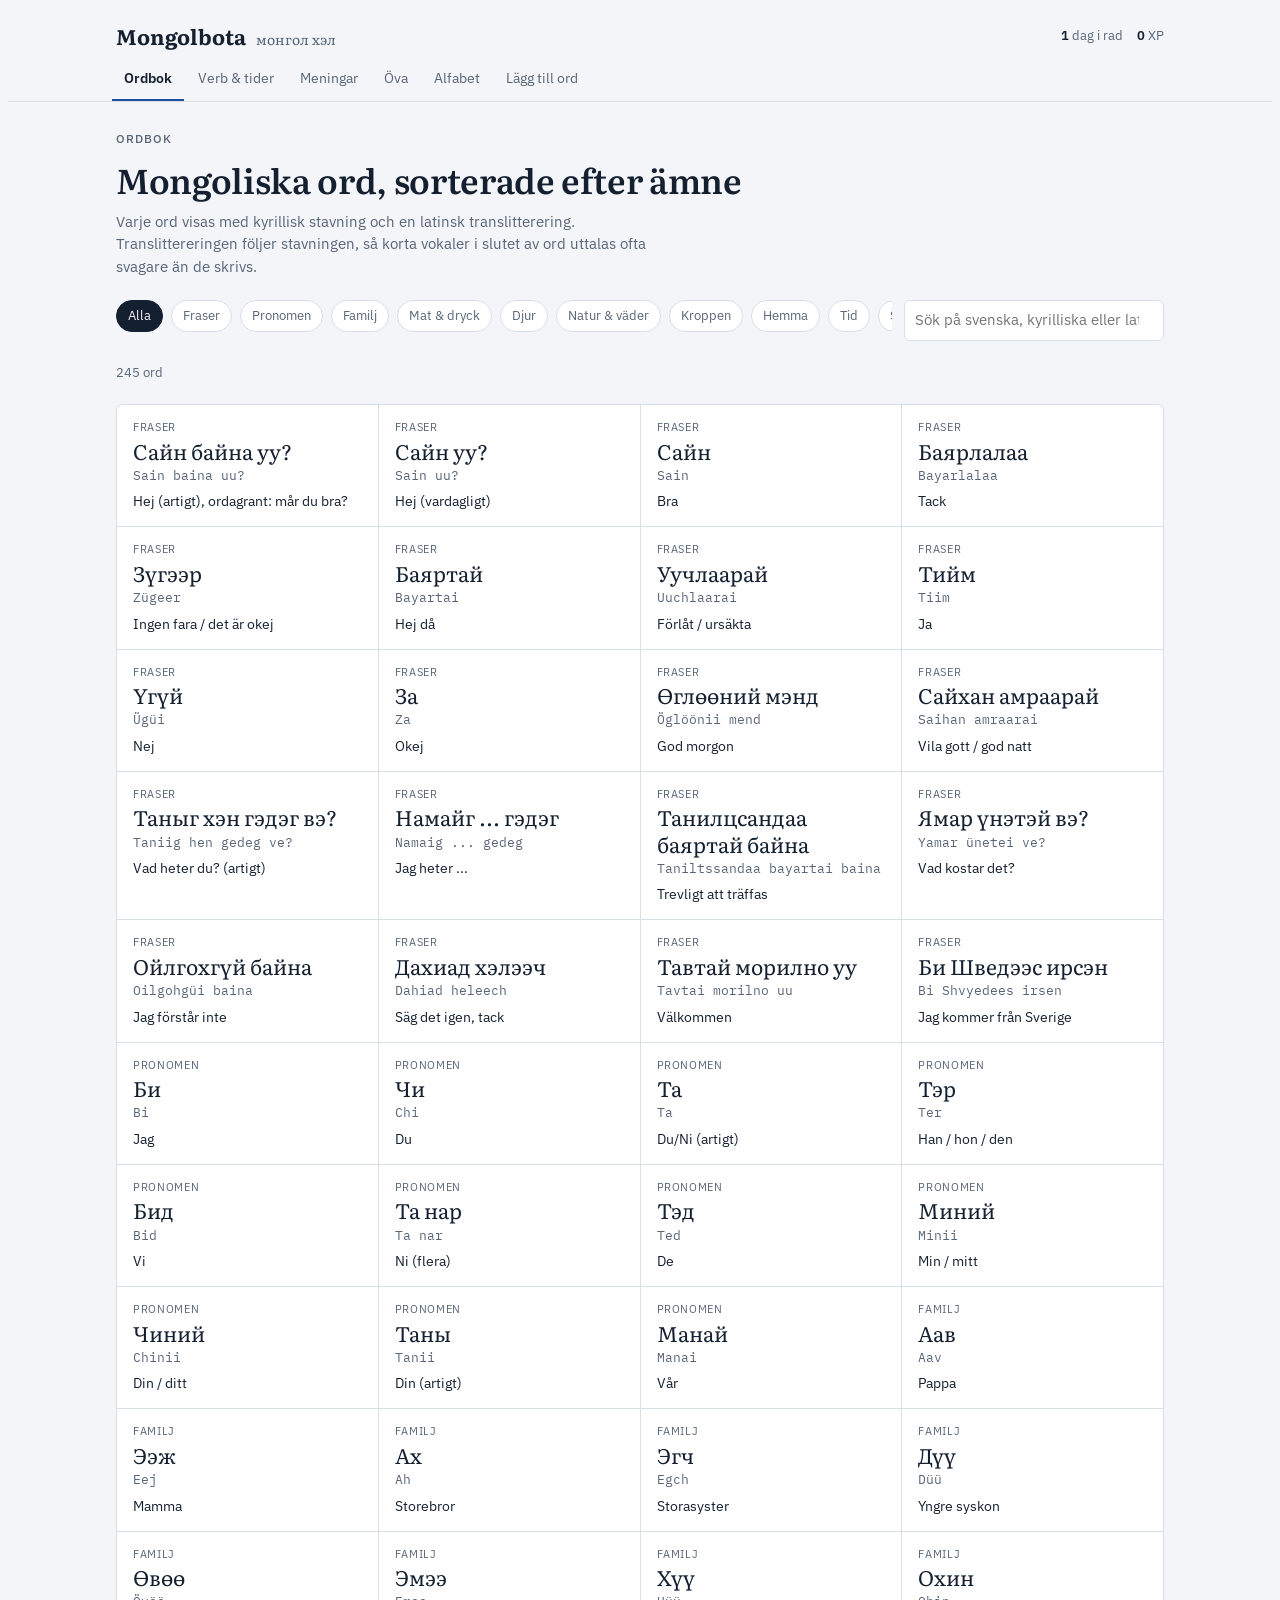
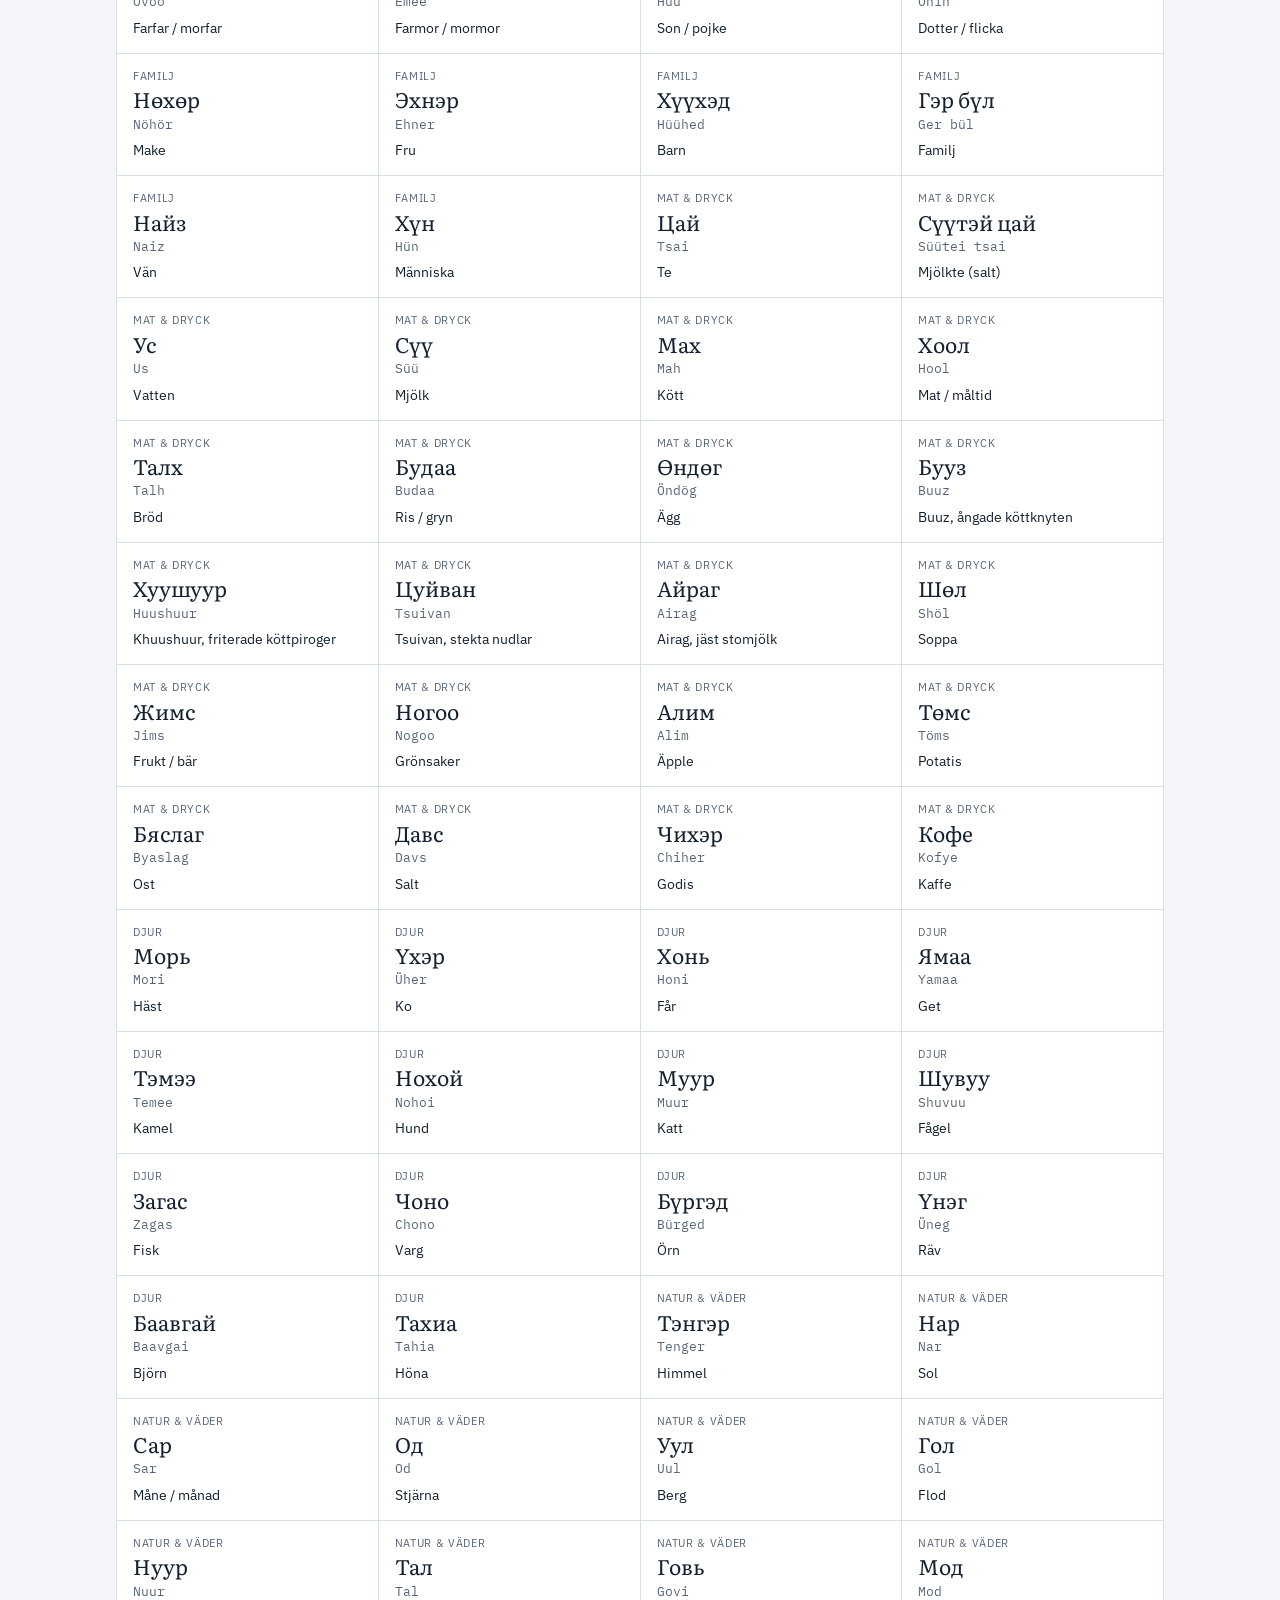
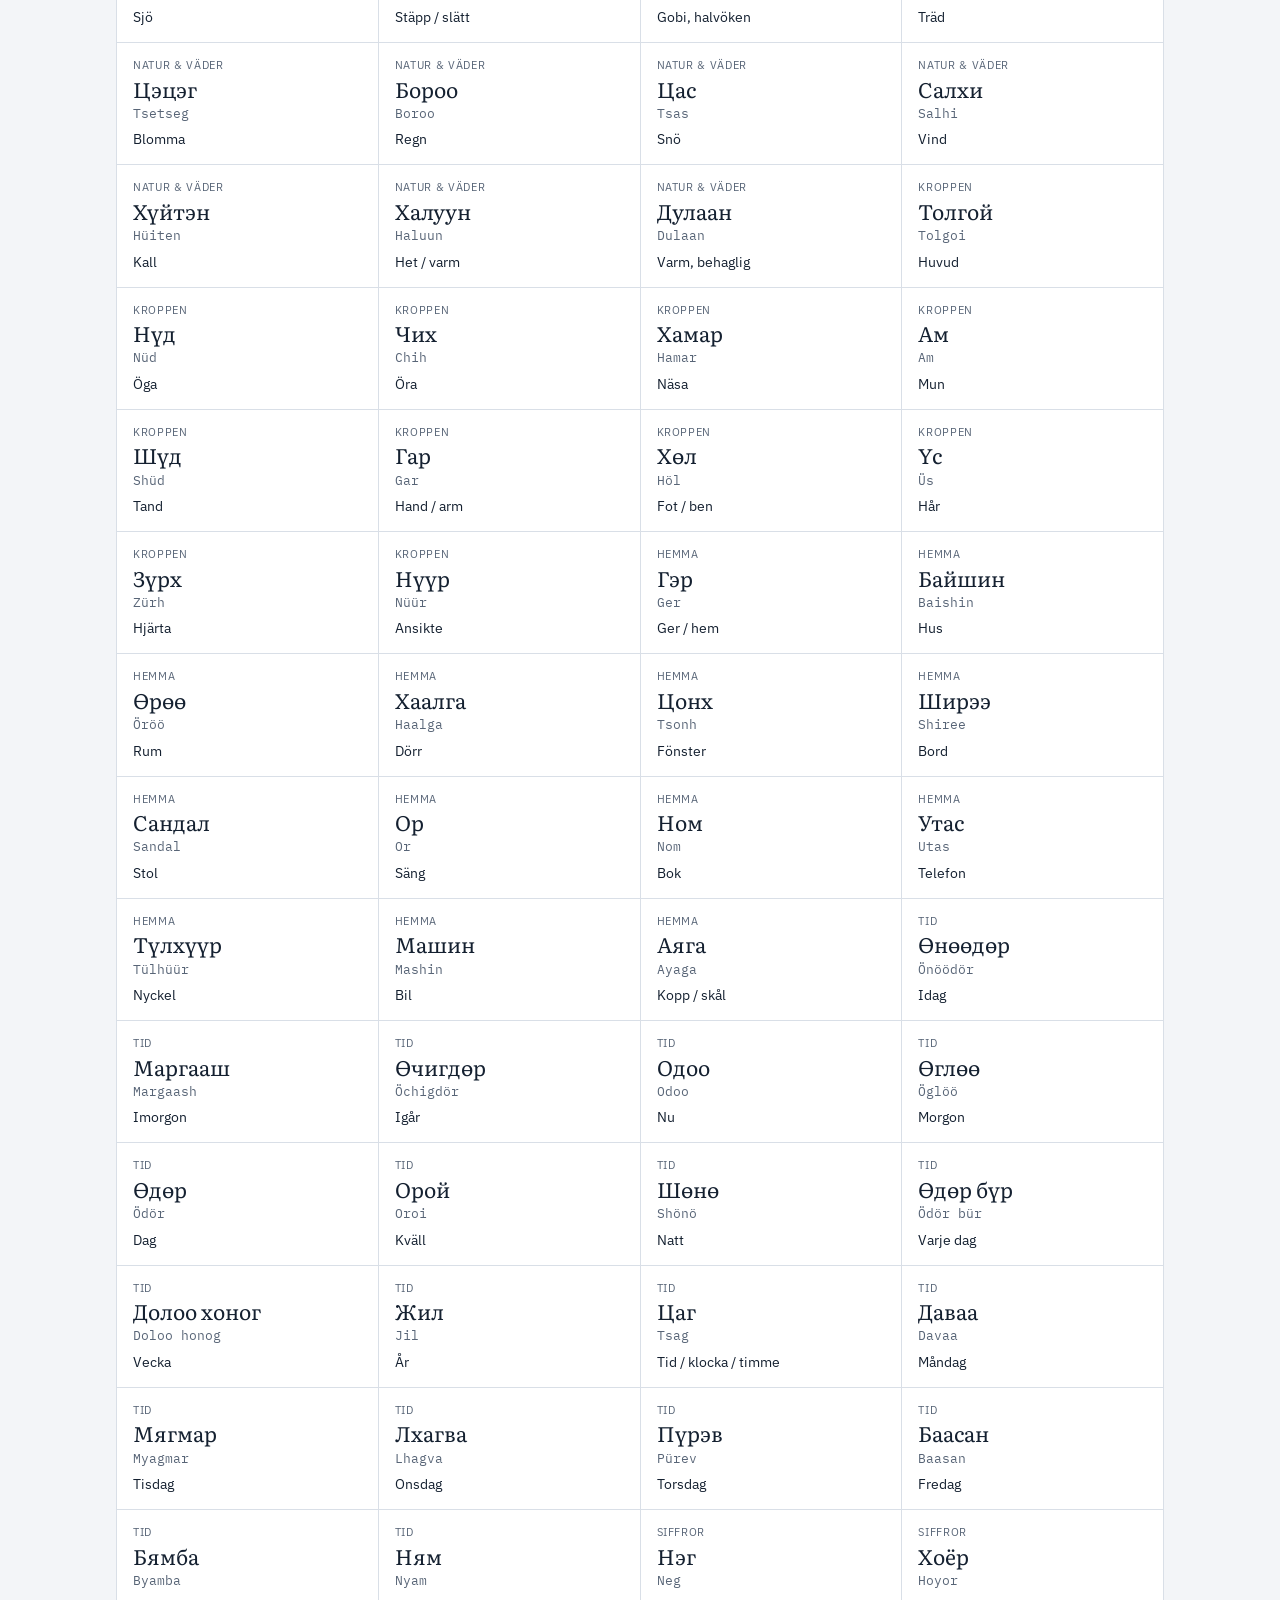
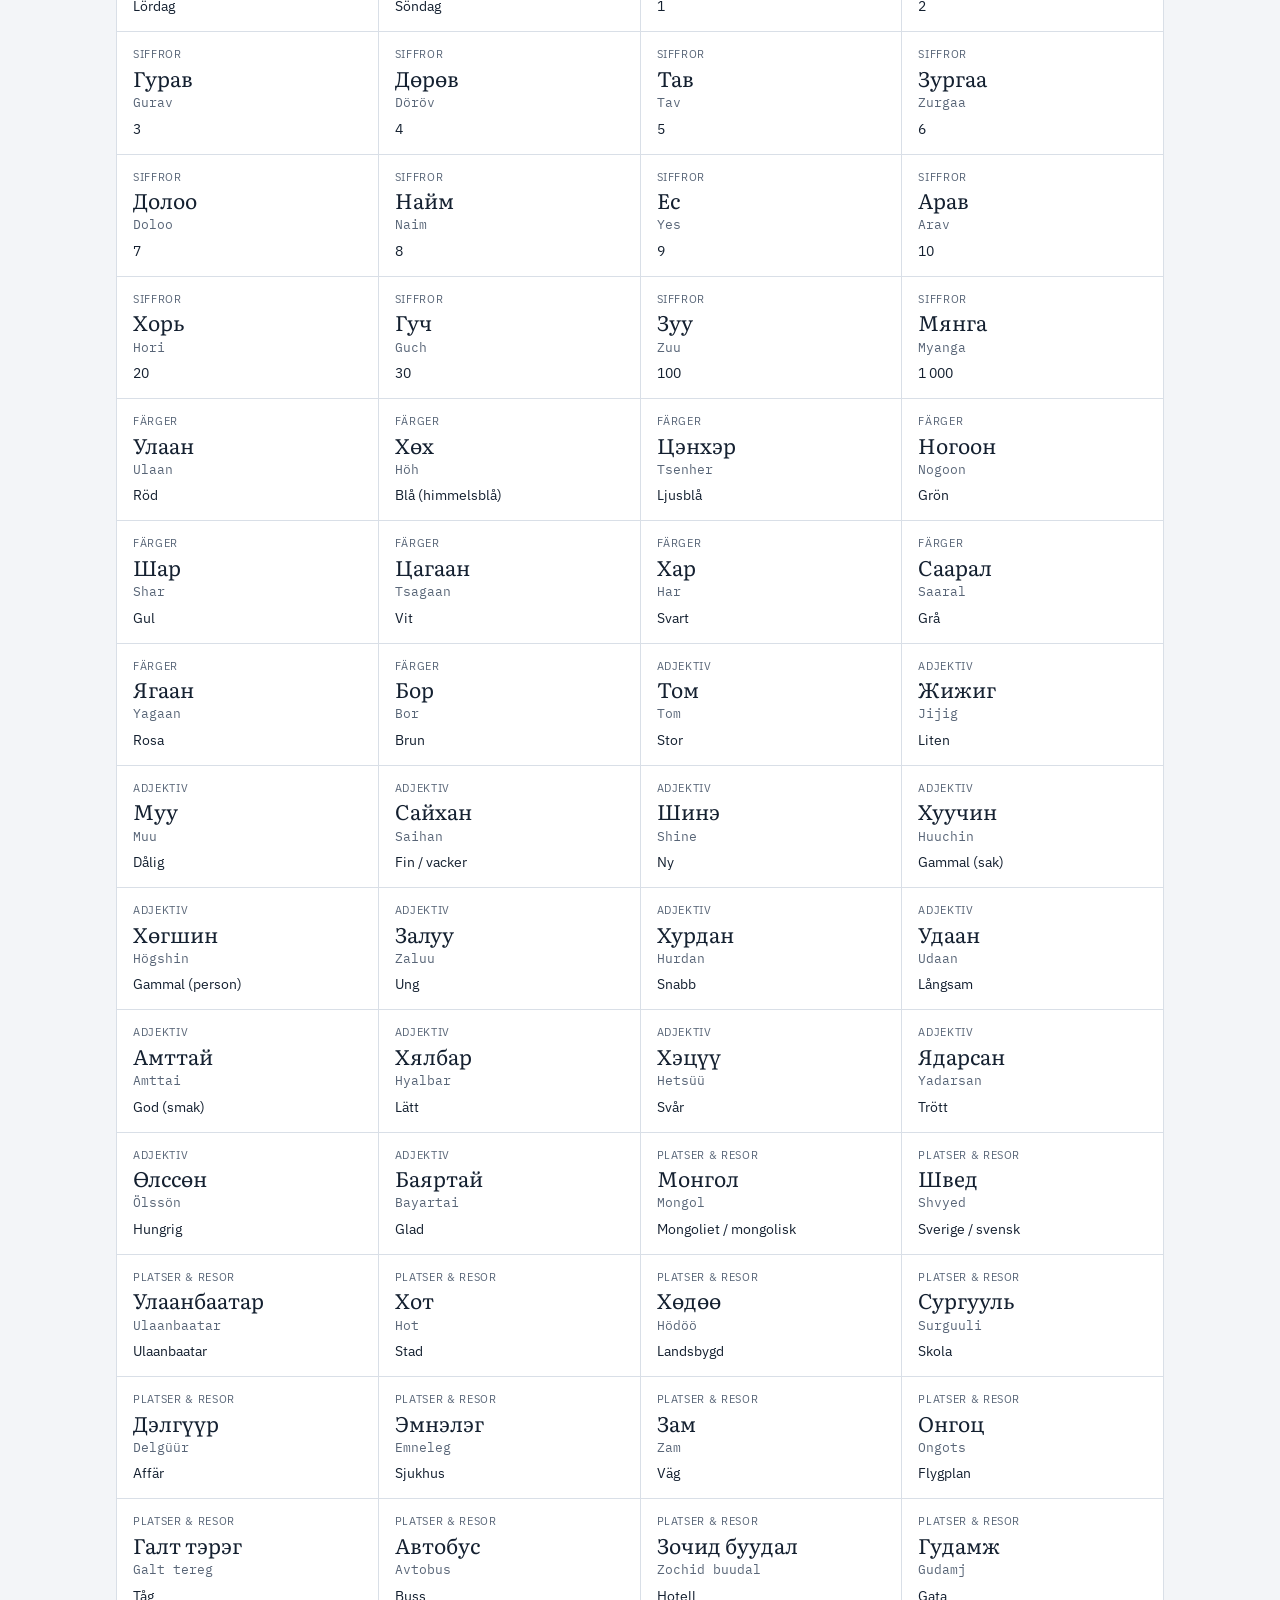
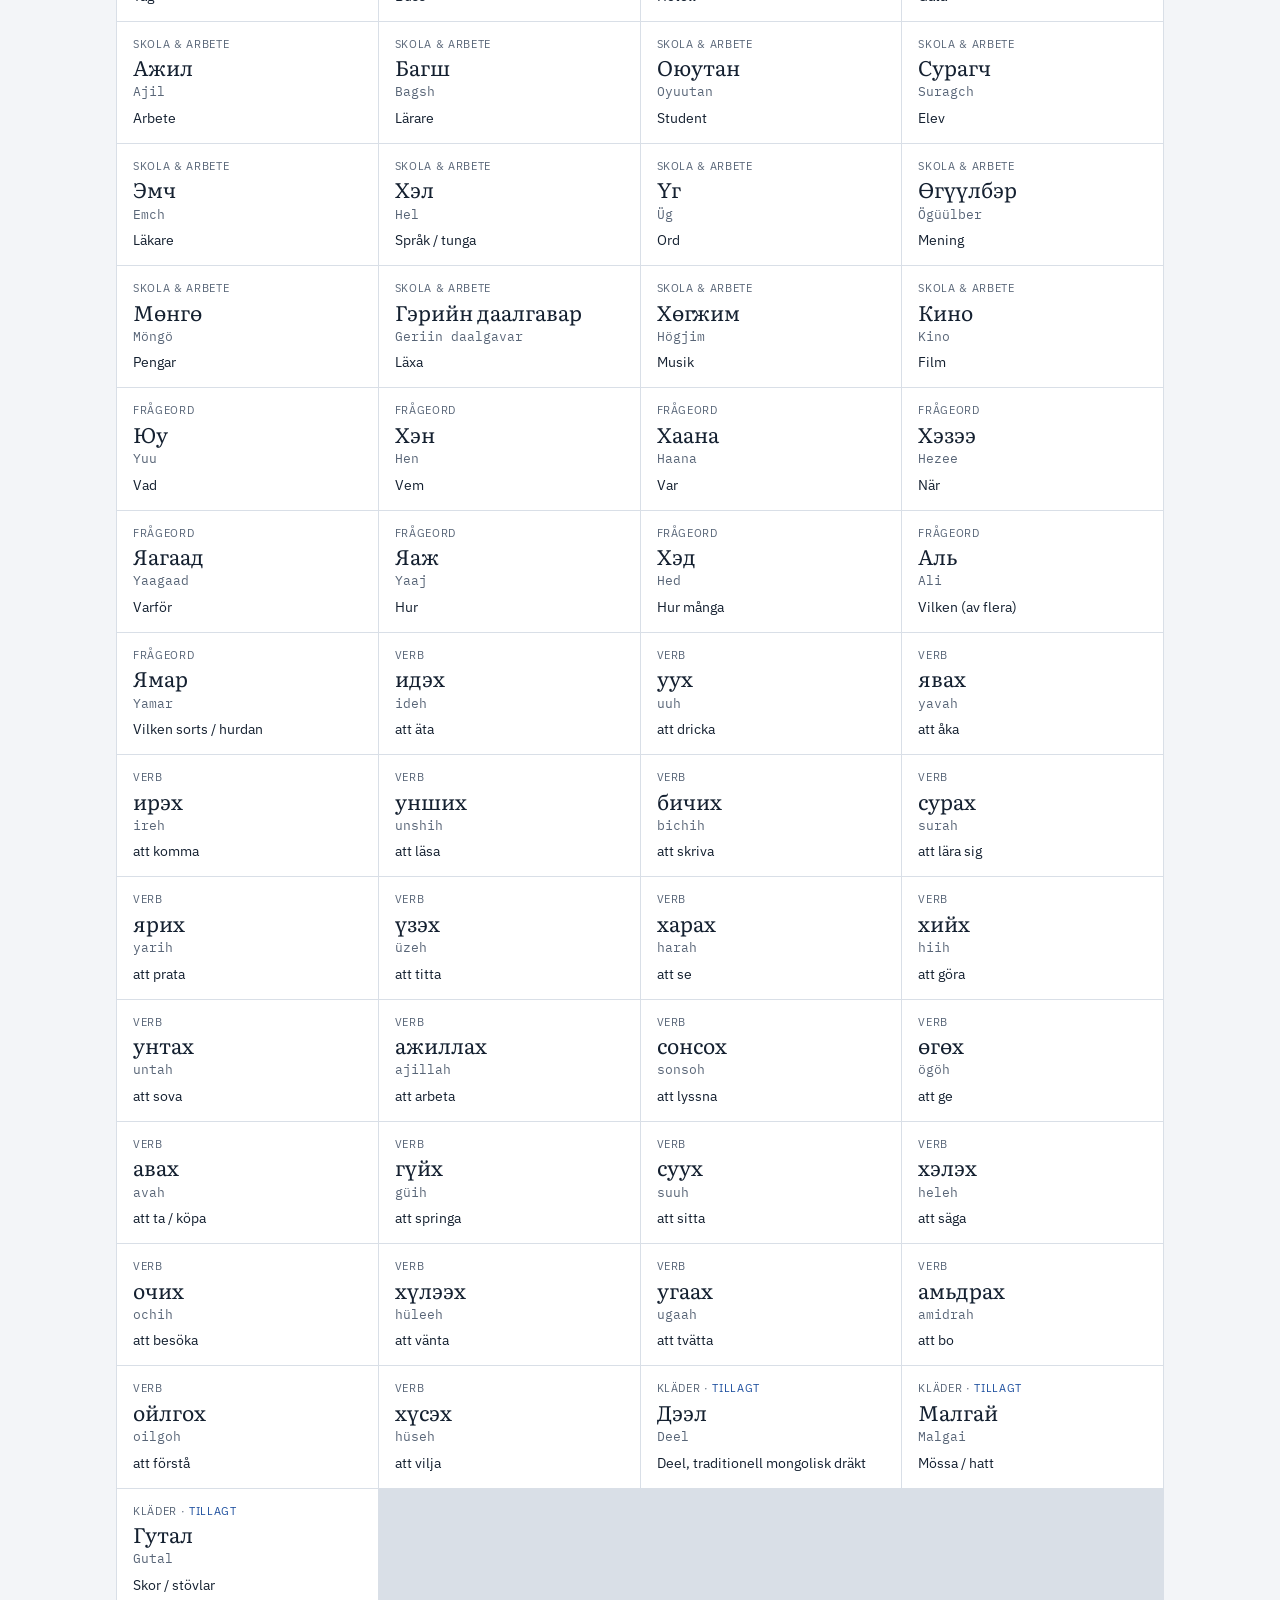
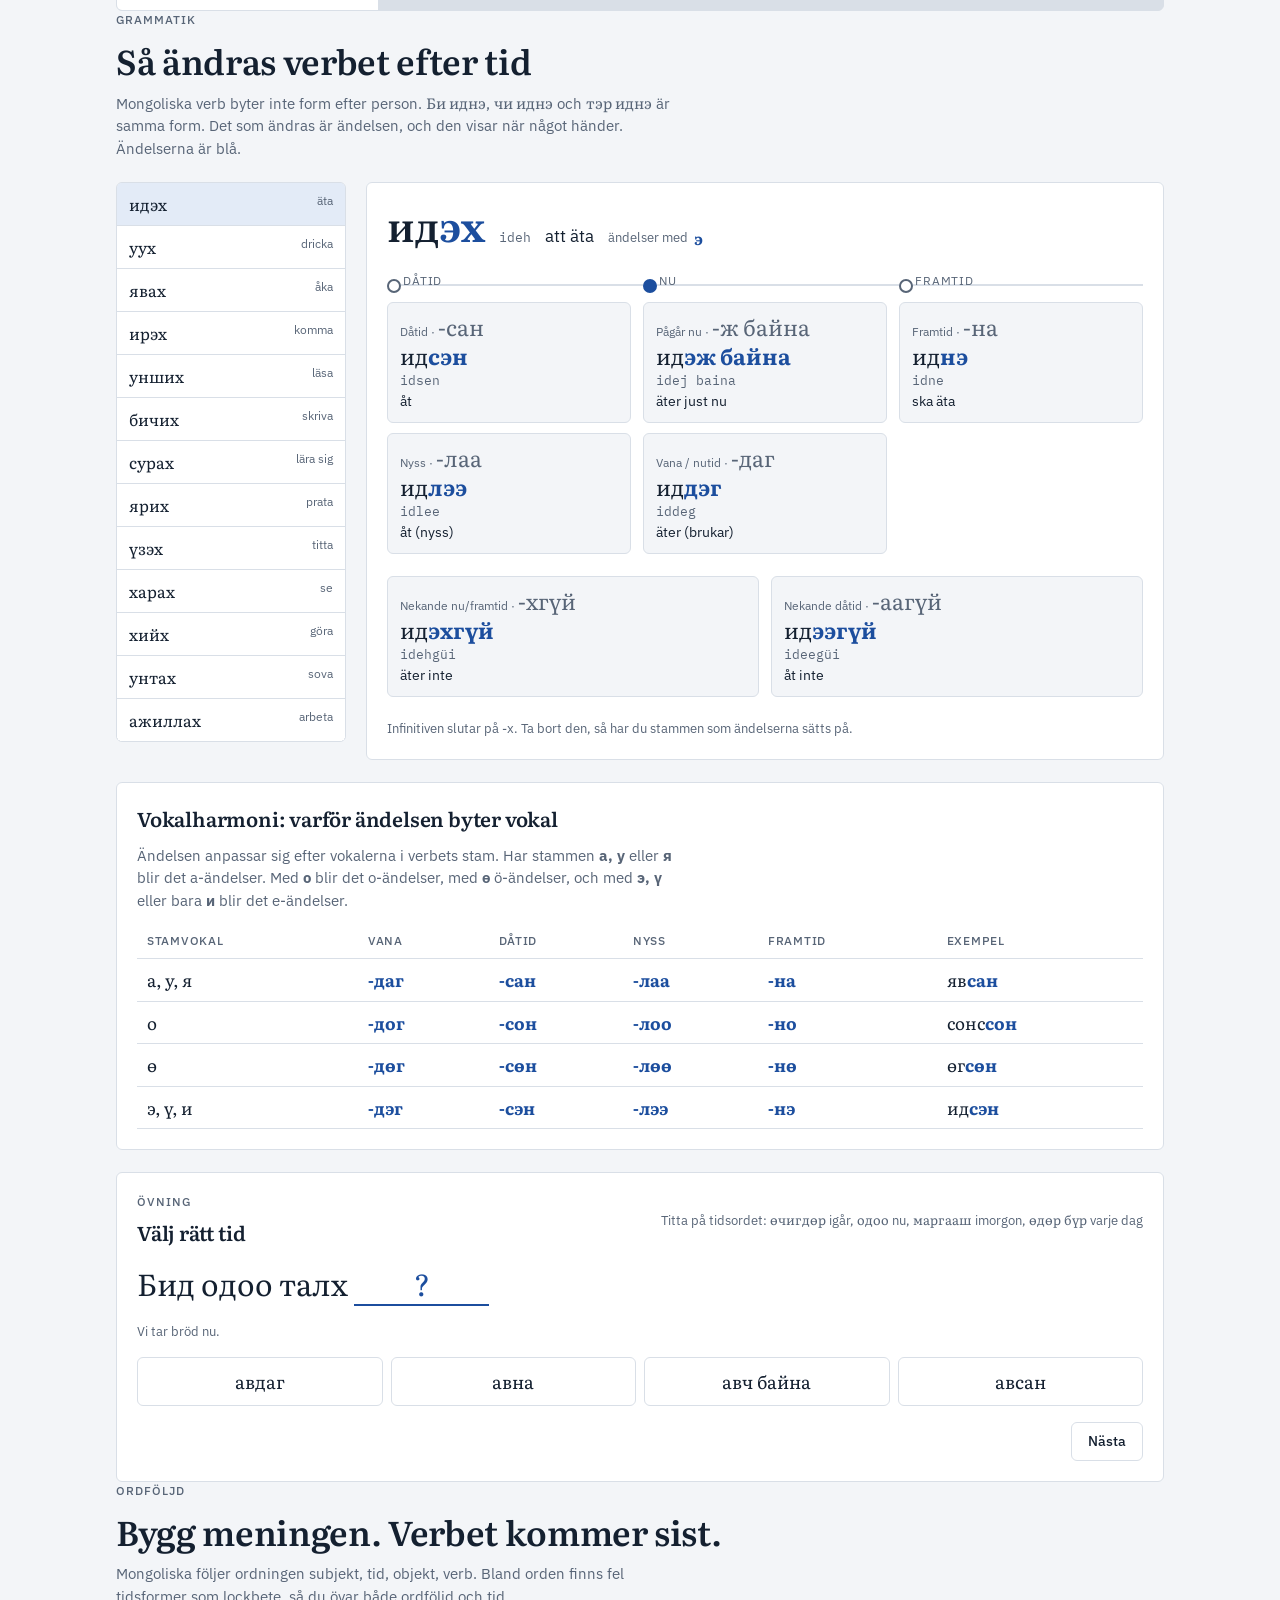
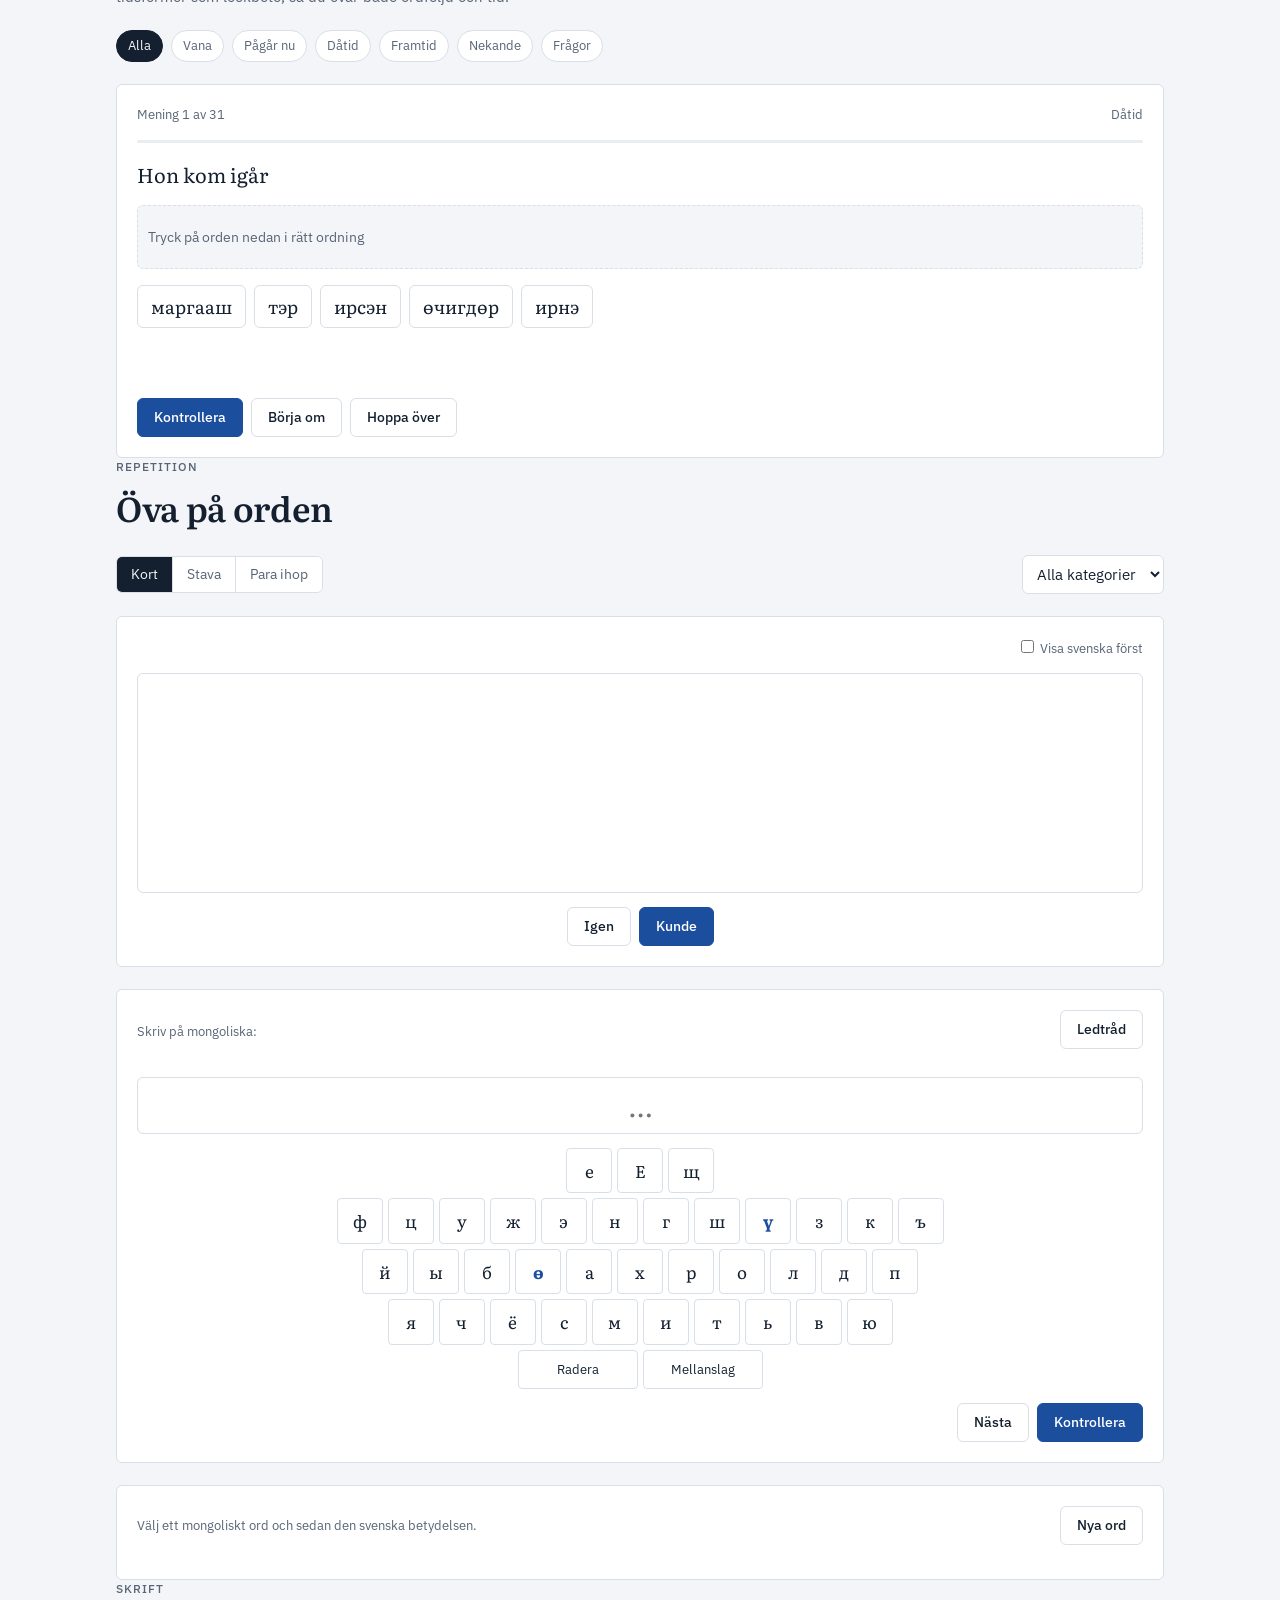
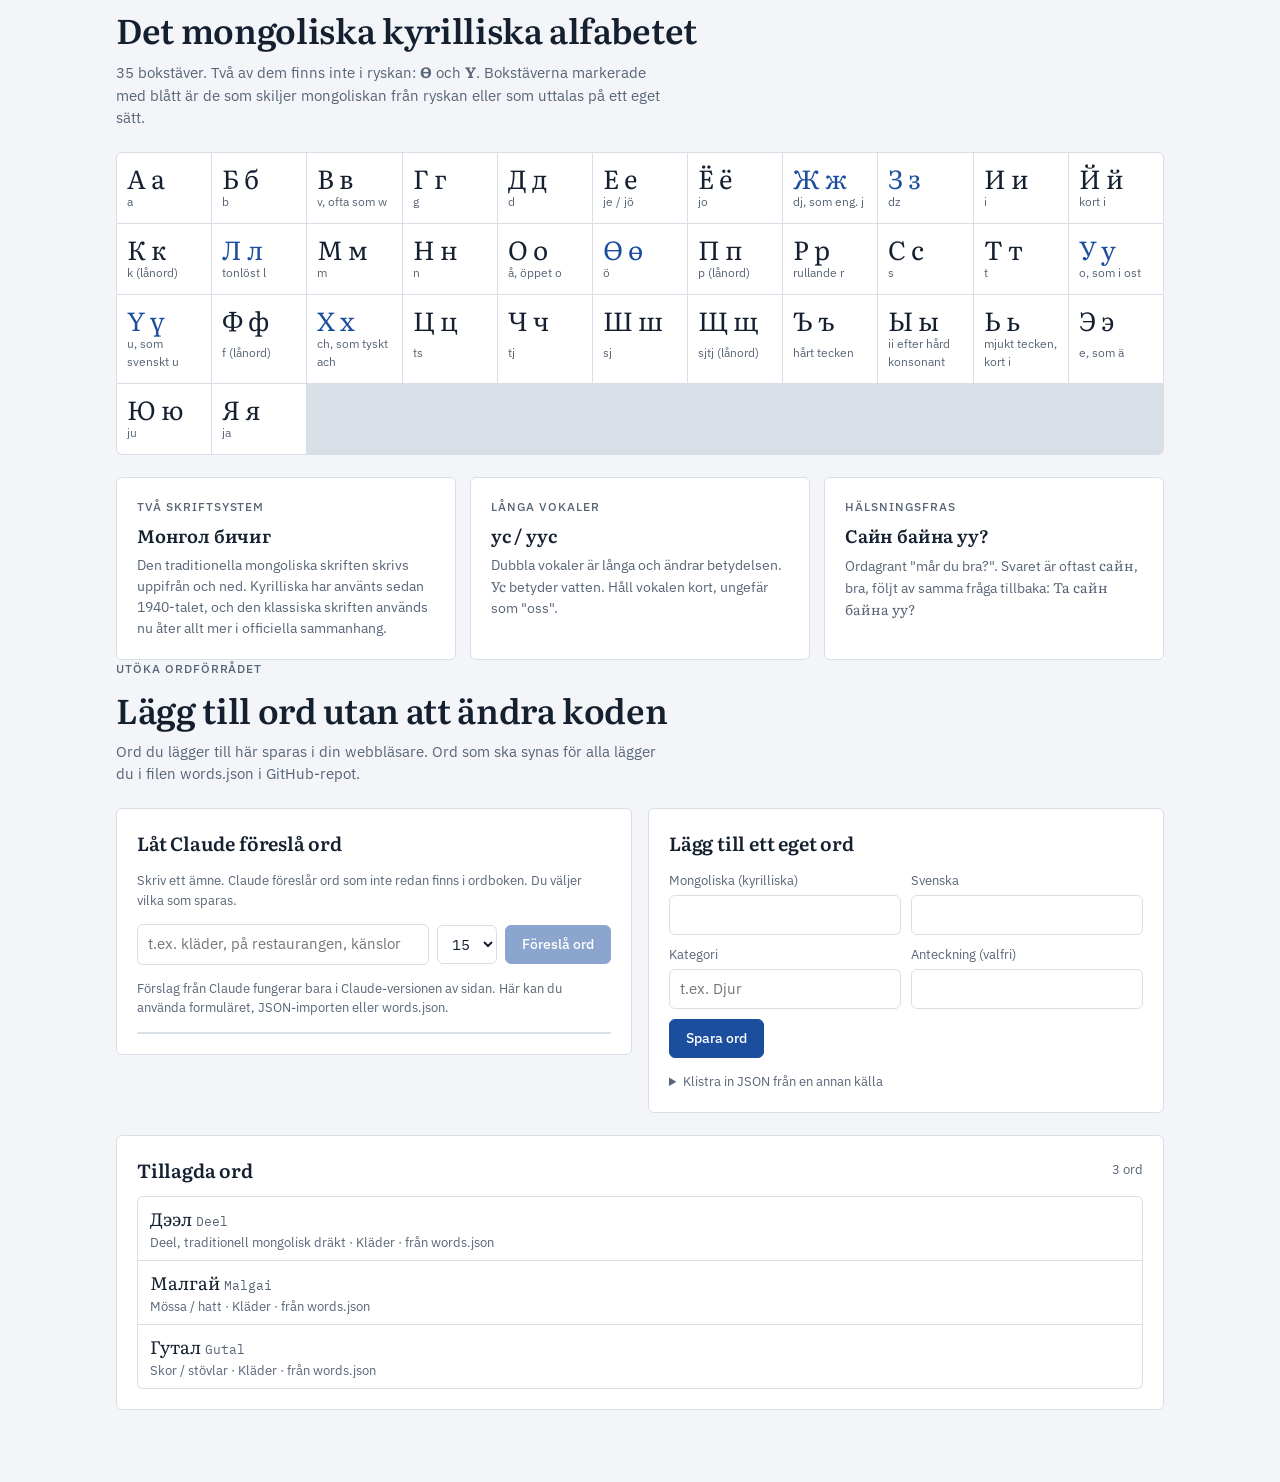
==== index.html @ d846e90f "Add files via upload" ====
<!DOCTYPE html>
<html lang="sv">
<head>
<meta charset="UTF-8">
<meta name="viewport" content="width=device-width, initial-scale=1, viewport-fit=cover">
<title>Mongolbota</title>
<link rel="preconnect" href="https://fonts.googleapis.com">
<link rel="preconnect" href="https://fonts.gstatic.com" crossorigin>
<link rel="stylesheet" href="https://fonts.googleapis.com/css2?family=IBM+Plex+Mono:wght@400;500&family=IBM+Plex+Sans:wght@400;500;600&family=Literata:opsz,wght@7..72,400;7..72,600;7..72,700&display=swap">
<style>
/* Layout: a working app. Narrow top bar + tab strip, content column max 1080px.
   The open sky (хөх тэнгэр) gives the blue; felt-white ground; suffixes always shown in blue. */
:root {
  --bg: #F3F5F8;
  --surface: #FFFFFF;
  --sunk: #E9EDF2;
  --ink: #142030;
  --muted: #586577;
  --line: #D9DFE7;
  --accent: #1C4E9E;
  --accent-soft: #E3EBF7;
  --on-accent: #FFFFFF;
  --good: #2C7A4B;
  --good-soft: #E2F1E7;
  --bad: #B23A48;
  --bad-soft: #F8E4E6;
  --display: "Literata", "PT Serif", Georgia, serif;
  --body: "IBM Plex Sans", "Segoe UI", system-ui, sans-serif;
  --mono: "IBM Plex Mono", ui-monospace, Menlo, monospace;
  --r: 6px;
}
@media (prefers-color-scheme: dark) {
  :root:not([data-theme="light"]) {
    --bg: #0E141C; --surface: #151D28; --sunk: #1B2533; --ink: #E5EAF1; --muted: #95A1B2;
    --line: #273345; --accent: #82A8EC; --accent-soft: #1E2D47; --on-accent: #0E141C;
    --good: #6CC08E; --good-soft: #17301F; --bad: #E77E8A; --bad-soft: #3A1C22; color-scheme: dark;
  }
}
:root[data-theme="dark"] {
  --bg: #0E141C; --surface: #151D28; --sunk: #1B2533; --ink: #E5EAF1; --muted: #95A1B2;
  --line: #273345; --accent: #82A8EC; --accent-soft: #1E2D47; --on-accent: #0E141C;
  --good: #6CC08E; --good-soft: #17301F; --bad: #E77E8A; --bad-soft: #3A1C22; color-scheme: dark;
}
* { box-sizing: border-box; }
body { background: var(--bg); color: var(--ink); font-family: var(--body); font-size: 15px; line-height: 1.5; }
button, input, select, textarea { font: inherit; color: inherit; }
button { cursor: pointer; }
:focus-visible { outline: 2px solid var(--accent); outline-offset: 2px; }
h1, h2, h3 { font-family: var(--display); font-weight: 600; text-wrap: balance; margin: 0; letter-spacing: -0.01em; }
p { margin: 0; }

/* top bar */
.top { position: sticky; top: env(safe-area-inset-top, 0px); z-index: 10; background: var(--bg); border-bottom: 1px solid var(--line); }
.top-in { max-width: 1080px; margin: 0 auto; padding-inline: 16px; }
.bar { display: flex; align-items: center; justify-content: space-between; gap: 12px; padding-block: 12px 6px; }
.brand { display: flex; align-items: baseline; gap: 10px; }
.brand b { font-family: var(--display); font-size: 21px; font-weight: 700; }
.brand span { font-family: var(--display); color: var(--muted); font-size: 14px; }
.stats { display: flex; gap: 14px; font-size: 13px; color: var(--muted); font-variant-numeric: tabular-nums; }
.stats strong { color: var(--ink); font-weight: 600; }
.tabs { display: flex; gap: 2px; overflow-x: auto; scrollbar-width: none; margin-inline: -4px; }
.tabs::-webkit-scrollbar { display: none; }
.tab { border: 0; background: none; padding: 10px 12px; font-size: 14px; color: var(--muted); border-bottom: 2px solid transparent; white-space: nowrap; }
.tab:hover { color: var(--ink); }
.tab[aria-selected="true"] { color: var(--ink); border-bottom-color: var(--accent); font-weight: 600; }

main { max-width: 1080px; margin: 0 auto; padding-inline: 16px; padding-block: 28px 64px; }
.view { display: grid; gap: 22px; }
.eyebrow { font-size: 12px; text-transform: uppercase; letter-spacing: 0.08em; color: var(--muted); font-weight: 500; }
.lede { color: var(--muted); max-width: 62ch; }
.head { display: grid; gap: 6px; }
.head h1 { font-size: clamp(26px, 4vw, 34px); }
.head h2 { font-size: 24px; }

.panel { background: var(--surface); border: 1px solid var(--line); border-radius: var(--r); padding: 20px; min-width: 0; }
.row { display: flex; flex-wrap: wrap; gap: 8px; align-items: center; }
.between { justify-content: space-between; }
.chip { border: 1px solid var(--line); background: var(--surface); padding: 5px 11px; border-radius: 999px; font-size: 13px; color: var(--muted); }
.chip:hover { color: var(--ink); border-color: var(--muted); }
.chip[aria-pressed="true"] { background: var(--ink); color: var(--bg); border-color: var(--ink); }
.btn { border: 1px solid var(--accent); background: var(--accent); color: var(--on-accent); padding: 8px 16px; border-radius: var(--r); font-weight: 500; font-size: 14px; }
.btn:hover { filter: brightness(1.08); }
.btn.ghost { background: transparent; color: var(--ink); border-color: var(--line); }
.btn.ghost:hover { border-color: var(--muted); }
.btn:disabled { opacity: .5; cursor: default; }
input[type=text], input[type=search], select, textarea { background: var(--surface); border: 1px solid var(--line); border-radius: var(--r); padding: 8px 10px; min-width: 0; }
input:focus, select:focus, textarea:focus { outline: none; border-color: var(--accent); }
.mn { font-family: var(--display); }
.tr { font-family: var(--mono); font-size: 13px; color: var(--muted); }
.sfx { color: var(--accent); font-weight: 700; }
.note { font-size: 13px; color: var(--muted); }
.ok { color: var(--good); } .no { color: var(--bad); }
.feedback { min-height: 22px; font-size: 14px; font-weight: 500; }

/* vocab */
.vocab-tools { display: grid; grid-template-columns: 1fr minmax(180px, 260px); gap: 12px; align-items: start; }
.vocab-tools .row { overflow-x: auto; flex-wrap: nowrap; padding-bottom: 4px; scrollbar-width: thin; }
.chip { flex-shrink: 0; }
.count { font-size: 13px; color: var(--muted); font-variant-numeric: tabular-nums; }
.words { display: grid; grid-template-columns: repeat(auto-fill, minmax(210px, 1fr)); gap: 1px; background: var(--line); border: 1px solid var(--line); border-radius: var(--r); overflow: hidden; }
.word { background: var(--surface); padding: 14px 16px; display: grid; gap: 2px; align-content: start; min-width: 0; }
.word .mn { font-size: 21px; line-height: 1.25; overflow-wrap: anywhere; }
.word .sv { font-size: 14px; margin-top: 4px; }
.word .meta { display: flex; justify-content: space-between; align-items: center; gap: 6px; font-size: 11px; color: var(--muted); text-transform: uppercase; letter-spacing: .06em; }
.own { color: var(--accent); }
.speak { border: 0; background: none; color: var(--muted); padding: 2px 4px; font-size: 15px; }
.speak:hover { color: var(--accent); }

/* verbs */
.verb-layout { display: grid; grid-template-columns: 230px 1fr; gap: 20px; align-items: start; }
.verb-list { display: grid; gap: 1px; max-height: 560px; overflow-y: auto; border: 1px solid var(--line); border-radius: var(--r); background: var(--line); }
.verb-list button { border: 0; background: var(--surface); text-align: left; padding: 9px 12px; display: flex; justify-content: space-between; gap: 8px; }
.verb-list button:hover { background: var(--sunk); }
.verb-list button[aria-current="true"] { background: var(--accent-soft); }
.verb-list .mn { font-size: 16px; }
.verb-list small { color: var(--muted); font-size: 12px; }
.verb-title { display: flex; flex-wrap: wrap; align-items: baseline; gap: 6px 14px; }
.verb-title .mn { font-size: 40px; font-weight: 600; line-height: 1.1; }
.harmony { display: inline-flex; gap: 6px; align-items: center; font-size: 13px; color: var(--muted); }
.harmony b { font-family: var(--display); color: var(--accent); font-size: 16px; }

.timeline { position: relative; display: grid; grid-template-columns: repeat(3, 1fr); gap: 12px; padding-top: 30px; }
.timeline::before { content: ""; position: absolute; left: 0; right: 0; top: 12px; height: 2px; background: var(--line); }
.tl-col { position: relative; display: grid; gap: 10px; align-content: start; }
.tl-col::before { content: ""; position: absolute; top: -23px; left: 0; width: 10px; height: 10px; border-radius: 50%; background: var(--surface); border: 2px solid var(--muted); }
.tl-col.now::before { background: var(--accent); border-color: var(--accent); }
.tl-label { position: absolute; top: -30px; left: 16px; font-size: 12px; text-transform: uppercase; letter-spacing: .07em; color: var(--muted); }
.form { border: 1px solid var(--line); border-radius: var(--r); padding: 10px 12px; background: var(--bg); display: grid; gap: 1px; }
.form .mn { font-size: 22px; line-height: 1.25; overflow-wrap: anywhere; }
.form .what { font-size: 12px; color: var(--muted); }
.form .sv { font-size: 14px; }
.neg-row { display: grid; grid-template-columns: repeat(auto-fit, minmax(200px, 1fr)); gap: 12px; }

.rules { width: 100%; border-collapse: collapse; font-size: 14px; }
.rules th, .rules td { text-align: left; padding: 8px 10px; border-bottom: 1px solid var(--line); white-space: nowrap; }
.rules th { font-size: 12px; font-weight: 500; color: var(--muted); text-transform: uppercase; letter-spacing: .06em; }
.rules td.mn { font-size: 17px; }
.scroll-x { overflow-x: auto; }

.quiz-frame { font-family: var(--display); font-size: clamp(22px, 3.4vw, 30px); line-height: 1.35; overflow-wrap: anywhere; }
.blank { display: inline-block; min-width: 4.5em; border-bottom: 2px solid var(--accent); text-align: center; color: var(--accent); }
.options { display: grid; grid-template-columns: repeat(auto-fit, minmax(150px, 1fr)); gap: 8px; }
.opt { border: 1px solid var(--line); background: var(--surface); padding: 10px; border-radius: var(--r); font-family: var(--display); font-size: 18px; }
.opt:hover { border-color: var(--accent); }
.opt.right { background: var(--good-soft); border-color: var(--good); color: var(--good); }
.opt.wrong { background: var(--bad-soft); border-color: var(--bad); color: var(--bad); }

/* builder */
.target { font-size: 20px; font-family: var(--display); }
.answer { min-height: 64px; border: 1px dashed var(--line); border-radius: var(--r); padding: 10px; display: flex; flex-wrap: wrap; gap: 8px; align-items: center; background: var(--bg); }
.answer.right { border-style: solid; border-color: var(--good); background: var(--good-soft); }
.answer.wrong { border-style: solid; border-color: var(--bad); }
.token { border: 1px solid var(--line); background: var(--surface); border-radius: var(--r); padding: 7px 13px; font-family: var(--display); font-size: 18px; }
.token:hover { border-color: var(--accent); }
.answer .token { background: var(--ink); color: var(--bg); border-color: var(--ink); }
.placeholder { color: var(--muted); font-size: 14px; }
.progress { height: 3px; background: var(--sunk); border-radius: 2px; overflow: hidden; }
.progress i { display: block; height: 100%; background: var(--accent); width: 0; transition: width .3s; }

/* practice */
.seg { display: inline-flex; border: 1px solid var(--line); border-radius: var(--r); overflow: hidden; }
.seg button { border: 0; background: var(--surface); padding: 7px 14px; font-size: 14px; color: var(--muted); }
.seg button + button { border-left: 1px solid var(--line); }
.seg button[aria-pressed="true"] { background: var(--ink); color: var(--bg); }
.card { min-height: 220px; display: grid; place-items: center; text-align: center; gap: 8px; border: 1px solid var(--line); border-radius: var(--r); background: var(--surface); padding: 28px 16px; cursor: pointer; }
.card .mn { font-size: clamp(30px, 6vw, 46px); line-height: 1.2; overflow-wrap: anywhere; }
.card .back { font-size: 20px; }
.kbd { display: grid; gap: 5px; }
.kbd-row { display: flex; gap: 5px; justify-content: center; }
.key { flex: 1 1 0; max-width: 46px; min-width: 0; padding: 9px 0; border: 1px solid var(--line); background: var(--surface); border-radius: 4px; font-family: var(--display); font-size: 17px; }
.key:hover { border-color: var(--accent); }
.key.wide { max-width: 120px; flex-grow: 3; font-family: var(--body); font-size: 13px; }
.key.special { color: var(--accent); font-weight: 700; }
.spell-input { width: 100%; font-family: var(--display); font-size: 26px; text-align: center; padding: 12px; }
.match { display: grid; grid-template-columns: 1fr 1fr; gap: 10px; }
.match-col { display: grid; gap: 8px; align-content: start; min-width: 0; }
.pair { border: 1px solid var(--line); background: var(--surface); border-radius: var(--r); padding: 11px 12px; text-align: left; overflow-wrap: anywhere; }
.pair.mn { font-size: 19px; }
.pair.sel { border-color: var(--accent); background: var(--accent-soft); }
.pair.done { border-color: var(--good); background: var(--good-soft); color: var(--good); pointer-events: none; opacity: .75; }
.pair.miss { border-color: var(--bad); }

/* alphabet */
.alpha { display: grid; grid-template-columns: repeat(auto-fill, minmax(92px, 1fr)); gap: 1px; background: var(--line); border: 1px solid var(--line); border-radius: var(--r); overflow: hidden; }
.letter { background: var(--surface); padding: 12px 10px; display: grid; gap: 2px; }
.letter .mn { font-size: 26px; line-height: 1; }
.letter.mark .mn { color: var(--accent); }
.letter small { font-size: 12px; color: var(--muted); }
.facts { display: grid; grid-template-columns: repeat(auto-fit, minmax(240px, 1fr)); gap: 14px; }
.facts .panel { display: grid; gap: 6px; align-content: start; }
.facts h3 { font-size: 18px; }
.facts p { font-size: 14px; color: var(--muted); }

/* add words */
.grid2 { display: grid; grid-template-columns: 1fr 1fr; gap: 16px; align-items: start; }
.field { display: grid; gap: 4px; }
.field label { font-size: 13px; color: var(--muted); }
.form-grid { display: grid; grid-template-columns: 1fr 1fr; gap: 10px; }
.gen-list { display: grid; gap: 1px; background: var(--line); border: 1px solid var(--line); border-radius: var(--r); overflow: hidden; }
.gen-item { background: var(--surface); display: flex; gap: 10px; align-items: center; padding: 8px 12px; }
.gen-item .mn { font-size: 18px; }
.gen-item span { flex: 1; min-width: 0; }
.own-list { display: grid; gap: 1px; background: var(--line); border: 1px solid var(--line); border-radius: var(--r); overflow: hidden; max-height: 360px; overflow-y: auto; }
.own-item { background: var(--surface); display: flex; justify-content: space-between; gap: 10px; align-items: center; padding: 8px 12px; }
.own-item div { min-width: 0; }
.x { border: 0; background: none; color: var(--muted); font-size: 13px; padding: 4px 6px; }
.x:hover { color: var(--bad); }
.status { font-size: 13px; color: var(--muted); }
textarea { width: 100%; font-family: var(--mono); font-size: 13px; }

.toast { position: fixed; left: 50%; bottom: calc(20px + env(safe-area-inset-bottom, 0px)); transform: translateX(-50%); background: var(--ink); color: var(--bg); padding: 9px 16px; border-radius: var(--r); font-size: 14px; z-index: 20; max-width: calc(100% - 32px); }

@media (max-width: 760px) {
  .verb-layout, .grid2, .vocab-tools { grid-template-columns: 1fr; }
  .verb-list { max-height: none; grid-auto-flow: column; grid-auto-columns: max-content; overflow-x: auto; }
  .timeline { grid-template-columns: 1fr; padding-top: 0; padding-left: 22px; }
  .timeline::before { left: 4px; right: auto; top: 0; bottom: 0; width: 2px; height: auto; }
  .tl-col { padding-top: 22px; }
  .tl-col::before { top: 4px; left: -23px; }
  .tl-label { top: 0; left: 0; }
  .form-grid { grid-template-columns: 1fr; }
  .panel { padding: 16px; }
}
@media (prefers-reduced-motion: reduce) { * { transition: none !important; } }
</style>
</head>
<body>


<header class="top">
  <div class="top-in">
    <div class="bar">
      <div class="brand"><b>Mongolbota</b><span>монгол хэл</span></div>
      <div class="stats">
        <span title="Dagar i rad"><strong id="streak">1</strong> dag i rad</span>
        <span title="Poäng"><strong id="xp">0</strong> XP</span>
      </div>
    </div>
    <nav class="tabs" role="tablist" id="tabs">
      <button class="tab" role="tab" data-tab="ord" aria-selected="true">Ordbok</button>
      <button class="tab" role="tab" data-tab="verb">Verb &amp; tider</button>
      <button class="tab" role="tab" data-tab="meningar">Meningar</button>
      <button class="tab" role="tab" data-tab="ova">Öva</button>
      <button class="tab" role="tab" data-tab="alfabet">Alfabet</button>
      <button class="tab" role="tab" data-tab="nya">Lägg till ord</button>
    </nav>
  </div>
</header>

<main>
  <!-- ORDBOK -->
  <section class="view" id="view-ord">
    <div class="head">
      <span class="eyebrow">Ordbok</span>
      <h1>Mongoliska ord, sorterade efter ämne</h1>
      <p class="lede">Varje ord visas med kyrillisk stavning och en latinsk translitterering. Translittereringen följer stavningen, så korta vokaler i slutet av ord uttalas ofta svagare än de skrivs.</p>
    </div>
    <div class="vocab-tools">
      <div class="row" id="cats"></div>
      <input type="search" id="search" placeholder="Sök på svenska, kyrilliska eller latin">
    </div>
    <div class="count" id="count"></div>
    <div class="words" id="words"></div>
  </section>

  <!-- VERB -->
  <section class="view" id="view-verb" hidden>
    <div class="head">
      <span class="eyebrow">Grammatik</span>
      <h1>Så ändras verbet efter tid</h1>
      <p class="lede">Mongoliska verb byter inte form efter person. <span class="mn">Би иднэ</span>, <span class="mn">чи иднэ</span> och <span class="mn">тэр иднэ</span> är samma form. Det som ändras är ändelsen, och den visar när något händer. Ändelserna är blå.</p>
    </div>
    <div class="verb-layout">
      <div class="verb-list" id="verb-list"></div>
      <div class="panel" style="display:grid;gap:22px">
        <div class="verb-title" id="verb-title"></div>
        <div class="timeline" id="timeline"></div>
        <div class="neg-row" id="neg-row"></div>
        <p class="note" id="verb-note"></p>
      </div>
    </div>

    <div class="panel" style="display:grid;gap:12px">
      <h2 style="font-size:20px">Vokalharmoni: varför ändelsen byter vokal</h2>
      <p class="lede">Ändelsen anpassar sig efter vokalerna i verbets stam. Har stammen <b>а, у</b> eller <b>я</b> blir det a-ändelser. Med <b>о</b> blir det o-ändelser, med <b>ө</b> ö-ändelser, och med <b>э, ү</b> eller bara <b>и</b> blir det e-ändelser.</p>
      <div class="scroll-x">
        <table class="rules">
          <thead><tr><th>Stamvokal</th><th>Vana</th><th>Dåtid</th><th>Nyss</th><th>Framtid</th><th>Exempel</th></tr></thead>
          <tbody>
            <tr><td class="mn">а, у, я</td><td class="mn sfx">-даг</td><td class="mn sfx">-сан</td><td class="mn sfx">-лаа</td><td class="mn sfx">-на</td><td class="mn">яв<span class="sfx">сан</span></td></tr>
            <tr><td class="mn">о</td><td class="mn sfx">-дог</td><td class="mn sfx">-сон</td><td class="mn sfx">-лоо</td><td class="mn sfx">-но</td><td class="mn">сонс<span class="sfx">сон</span></td></tr>
            <tr><td class="mn">ө</td><td class="mn sfx">-дөг</td><td class="mn sfx">-сөн</td><td class="mn sfx">-лөө</td><td class="mn sfx">-нө</td><td class="mn">өг<span class="sfx">сөн</span></td></tr>
            <tr><td class="mn">э, ү, и</td><td class="mn sfx">-дэг</td><td class="mn sfx">-сэн</td><td class="mn sfx">-лээ</td><td class="mn sfx">-нэ</td><td class="mn">ид<span class="sfx">сэн</span></td></tr>
          </tbody>
        </table>
      </div>
    </div>

    <div class="panel" style="display:grid;gap:16px">
      <div class="row between">
        <div class="head"><span class="eyebrow">Övning</span><h2 style="font-size:20px">Välj rätt tid</h2></div>
        <span class="note">Titta på tidsordet: <span class="mn">өчигдөр</span> igår, <span class="mn">одоо</span> nu, <span class="mn">маргааш</span> imorgon, <span class="mn">өдөр бүр</span> varje dag</span>
      </div>
      <div class="quiz-frame" id="tq-frame"></div>
      <p class="note" id="tq-sv"></p>
      <div class="options" id="tq-options"></div>
      <div class="row between"><div class="feedback" id="tq-feedback"></div><button class="btn ghost" id="tq-next">Nästa</button></div>
    </div>
  </section>

  <!-- MENINGAR -->
  <section class="view" id="view-meningar" hidden>
    <div class="head">
      <span class="eyebrow">Ordföljd</span>
      <h1>Bygg meningen. Verbet kommer sist.</h1>
      <p class="lede">Mongoliska följer ordningen subjekt, tid, objekt, verb. Bland orden finns fel tidsformer som lockbete, så du övar både ordföljd och tid.</p>
    </div>
    <div class="row" id="tense-filter"></div>
    <div class="panel" style="display:grid;gap:16px">
      <div class="row between"><span class="note" id="b-step"></span><span class="note" id="b-tense"></span></div>
      <div class="progress"><i id="b-prog"></i></div>
      <div class="target" id="b-target"></div>
      <div class="answer" id="b-answer"></div>
      <div class="row" id="b-pool"></div>
      <div class="feedback" id="b-feedback"></div>
      <p class="note" id="b-note"></p>
      <div class="row">
        <button class="btn" id="b-check">Kontrollera</button>
        <button class="btn ghost" id="b-clear">Börja om</button>
        <button class="btn ghost" id="b-skip">Hoppa över</button>
      </div>
    </div>
  </section>

  <!-- ÖVA -->
  <section class="view" id="view-ova" hidden>
    <div class="head">
      <span class="eyebrow">Repetition</span>
      <h1>Öva på orden</h1>
    </div>
    <div class="row between">
      <div class="seg" id="mode">
        <button data-mode="kort" aria-pressed="true">Kort</button>
        <button data-mode="stava" aria-pressed="false">Stava</button>
        <button data-mode="para" aria-pressed="false">Para ihop</button>
      </div>
      <select id="practice-cat" aria-label="Kategori"></select>
    </div>

    <div id="mode-kort" class="panel" style="display:grid;gap:14px">
      <div class="row between">
        <span class="note" id="fc-count"></span>
        <label class="note"><input type="checkbox" id="fc-dir"> Visa svenska först</label>
      </div>
      <div class="card" id="fc-card" tabindex="0" role="button" aria-label="Vänd kortet"></div>
      <div class="row" style="justify-content:center">
        <button class="btn ghost" id="fc-again">Igen</button>
        <button class="btn" id="fc-know">Kunde</button>
      </div>
    </div>

    <div id="mode-stava" class="panel" style="display:grid;gap:14px" hidden>
      <div class="row between">
        <div><span class="note">Skriv på mongoliska:</span> <b id="sp-sv" style="font-size:18px"></b></div>
        <div class="row"><button class="btn ghost" id="sp-hint">Ledtråd</button><button class="speak" id="sp-speak" hidden title="Lyssna">🔊</button></div>
      </div>
      <p class="tr" id="sp-hint-text"></p>
      <input type="text" id="sp-input" class="spell-input" autocomplete="off" autocapitalize="off" spellcheck="false" placeholder="…">
      <div class="kbd" id="kbd"></div>
      <div class="row between"><div class="feedback" id="sp-feedback"></div><div class="row"><button class="btn ghost" id="sp-skip">Nästa</button><button class="btn" id="sp-check">Kontrollera</button></div></div>
    </div>

    <div id="mode-para" class="panel" style="display:grid;gap:14px" hidden>
      <div class="row between"><span class="note">Välj ett mongoliskt ord och sedan den svenska betydelsen.</span><button class="btn ghost" id="m-new">Nya ord</button></div>
      <div class="match"><div class="match-col" id="m-mn"></div><div class="match-col" id="m-sv"></div></div>
    </div>
  </section>

  <!-- ALFABET -->
  <section class="view" id="view-alfabet" hidden>
    <div class="head">
      <span class="eyebrow">Skrift</span>
      <h1>Det mongoliska kyrilliska alfabetet</h1>
      <p class="lede">35 bokstäver. Två av dem finns inte i ryskan: <b class="mn">Ө</b> och <b class="mn">Ү</b>. Bokstäverna markerade med blått är de som skiljer mongoliskan från ryskan eller som uttalas på ett eget sätt.</p>
    </div>
    <div class="alpha" id="alpha"></div>
    <div class="facts">
      <div class="panel"><span class="eyebrow">Två skriftsystem</span><h3 class="mn">Монгол бичиг</h3><p>Den traditionella mongoliska skriften skrivs uppifrån och ned. Kyrilliska har använts sedan 1940-talet, och den klassiska skriften används nu åter allt mer i officiella sammanhang.</p></div>
      <div class="panel"><span class="eyebrow">Långa vokaler</span><h3 class="mn">ус / уус</h3><p>Dubbla vokaler är långa och ändrar betydelsen. <span class="mn">Ус</span> betyder vatten. Håll vokalen kort, ungefär som "oss".</p></div>
      <div class="panel"><span class="eyebrow">Hälsningsfras</span><h3 class="mn">Сайн байна уу?</h3><p>Ordagrant "mår du bra?". Svaret är oftast <span class="mn">сайн</span>, bra, följt av samma fråga tillbaka: <span class="mn">Та сайн байна уу?</span></p></div>
    </div>
  </section>

  <!-- LÄGG TILL -->
  <section class="view" id="view-nya" hidden>
    <div class="head">
      <span class="eyebrow">Utöka ordförrådet</span>
      <h1>Lägg till ord utan att ändra koden</h1>
      <p class="lede" id="db-status">Ansluter till ordlistan…</p>
    </div>
    <div class="grid2">
      <div class="panel" style="display:grid;gap:14px">
        <h2 style="font-size:19px">Låt Claude föreslå ord</h2>
        <p class="note">Skriv ett ämne. Claude föreslår ord som inte redan finns i ordboken. Du väljer vilka som sparas.</p>
        <div class="row">
          <input type="text" id="gen-theme" placeholder="t.ex. kläder, på restaurangen, känslor" style="flex:1 1 200px">
          <select id="gen-n" aria-label="Antal ord"><option>10</option><option selected>15</option><option>25</option></select>
          <button class="btn" id="gen-go">Föreslå ord</button>
        </div>
        <p class="status" id="gen-status"></p>
        <div class="gen-list" id="gen-list" hidden></div>
        <button class="btn" id="gen-save" hidden>Spara valda</button>
      </div>

      <div class="panel" style="display:grid;gap:14px">
        <h2 style="font-size:19px">Lägg till ett eget ord</h2>
        <form id="add-form" class="form-grid">
          <div class="field"><label for="add-mn">Mongoliska (kyrilliska)</label><input type="text" id="add-mn" required></div>
          <div class="field"><label for="add-sv">Svenska</label><input type="text" id="add-sv" required></div>
          <div class="field"><label for="add-cat">Kategori</label><input type="text" id="add-cat" list="cat-list" placeholder="t.ex. Djur"></div>
          <div class="field"><label for="add-note">Anteckning (valfri)</label><input type="text" id="add-note"></div>
          <datalist id="cat-list"></datalist>
          <div><button class="btn" type="submit">Spara ord</button></div>
        </form>
        <details>
          <summary class="note" style="cursor:pointer">Klistra in JSON från en annan källa</summary>
          <div style="display:grid;gap:8px;margin-top:10px">
            <textarea id="json-in" rows="4" placeholder='[{"mn":"Морь","sv":"Häst","cat":"Djur"}]'></textarea>
            <div><button class="btn ghost" id="json-go">Importera</button></div>
          </div>
        </details>
      </div>
    </div>
    <div class="panel" style="display:grid;gap:12px">
      <div class="row between"><h2 style="font-size:19px">Tillagda ord</h2><span class="count" id="own-count"></span></div>
      <div class="own-list" id="own-list"></div>
    </div>
  </section>
</main>

<div class="toast" id="toast" hidden></div>

<script>
/* ============ DATA ============ */
const BANK = {
  "Fraser": [
    ["Сайн байна уу?","Hej (artigt), ordagrant: mår du bra?"],["Сайн уу?","Hej (vardagligt)"],["Сайн","Bra"],
    ["Баярлалаа","Tack"],["Зүгээр","Ingen fara / det är okej"],["Баяртай","Hej då"],["Уучлаарай","Förlåt / ursäkta"],
    ["Тийм","Ja"],["Үгүй","Nej"],["За","Okej"],["Өглөөний мэнд","God morgon"],["Сайхан амраарай","Vila gott / god natt"],
    ["Таныг хэн гэдэг вэ?","Vad heter du? (artigt)"],["Намайг ... гэдэг","Jag heter ..."],["Танилцсандаа баяртай байна","Trevligt att träffas"],
    ["Ямар үнэтэй вэ?","Vad kostar det?"],["Ойлгохгүй байна","Jag förstår inte"],["Дахиад хэлээч","Säg det igen, tack"],
    ["Тавтай морилно уу","Välkommen"],["Би Шведээс ирсэн","Jag kommer från Sverige"]
  ],
  "Pronomen": [
    ["Би","Jag"],["Чи","Du"],["Та","Du/Ni (artigt)"],["Тэр","Han / hon / den"],["Бид","Vi"],["Та нар","Ni (flera)"],["Тэд","De"],
    ["Миний","Min / mitt"],["Чиний","Din / ditt"],["Таны","Din (artigt)"],["Манай","Vår"]
  ],
  "Familj": [
    ["Аав","Pappa"],["Ээж","Mamma"],["Ах","Storebror"],["Эгч","Storasyster"],["Дүү","Yngre syskon"],["Өвөө","Farfar / morfar"],
    ["Эмээ","Farmor / mormor"],["Хүү","Son / pojke"],["Охин","Dotter / flicka"],["Нөхөр","Make"],["Эхнэр","Fru"],
    ["Хүүхэд","Barn"],["Гэр бүл","Familj"],["Найз","Vän"],["Хүн","Människa"]
  ],
  "Mat & dryck": [
    ["Цай","Te"],["Сүүтэй цай","Mjölkte (salt)"],["Ус","Vatten"],["Сүү","Mjölk"],["Мах","Kött"],["Хоол","Mat / måltid"],
    ["Талх","Bröd"],["Будаа","Ris / gryn"],["Өндөг","Ägg"],["Бууз","Buuz, ångade köttknyten"],["Хуушуур","Khuushuur, friterade köttpiroger"],
    ["Цуйван","Tsuivan, stekta nudlar"],["Айраг","Airag, jäst stomjölk"],["Шөл","Soppa"],["Жимс","Frukt / bär"],["Ногоо","Grönsaker"],
    ["Алим","Äpple"],["Төмс","Potatis"],["Бяслаг","Ost"],["Давс","Salt"],["Чихэр","Godis"],["Кофе","Kaffe"]
  ],
  "Djur": [
    ["Морь","Häst"],["Үхэр","Ko"],["Хонь","Får"],["Ямаа","Get"],["Тэмээ","Kamel"],["Нохой","Hund"],["Муур","Katt"],
    ["Шувуу","Fågel"],["Загас","Fisk"],["Чоно","Varg"],["Бүргэд","Örn"],["Үнэг","Räv"],["Баавгай","Björn"],["Тахиа","Höna"]
  ],
  "Natur & väder": [
    ["Тэнгэр","Himmel"],["Нар","Sol"],["Сар","Måne / månad"],["Од","Stjärna"],["Уул","Berg"],["Гол","Flod"],["Нуур","Sjö"],
    ["Тал","Stäpp / slätt"],["Говь","Gobi, halvöken"],["Мод","Träd"],["Цэцэг","Blomma"],["Бороо","Regn"],["Цас","Snö"],
    ["Салхи","Vind"],["Хүйтэн","Kall"],["Халуун","Het / varm"],["Дулаан","Varm, behaglig"]
  ],
  "Kroppen": [
    ["Толгой","Huvud"],["Нүд","Öga"],["Чих","Öra"],["Хамар","Näsa"],["Ам","Mun"],["Шүд","Tand"],["Гар","Hand / arm"],
    ["Хөл","Fot / ben"],["Үс","Hår"],["Зүрх","Hjärta"],["Нүүр","Ansikte"]
  ],
  "Hemma": [
    ["Гэр","Ger / hem"],["Байшин","Hus"],["Өрөө","Rum"],["Хаалга","Dörr"],["Цонх","Fönster"],["Ширээ","Bord"],["Сандал","Stol"],
    ["Ор","Säng"],["Ном","Bok"],["Утас","Telefon"],["Түлхүүр","Nyckel"],["Машин","Bil"],["Аяга","Kopp / skål"]
  ],
  "Tid": [
    ["Өнөөдөр","Idag"],["Маргааш","Imorgon"],["Өчигдөр","Igår"],["Одоо","Nu"],["Өглөө","Morgon"],["Өдөр","Dag"],["Орой","Kväll"],
    ["Шөнө","Natt"],["Өдөр бүр","Varje dag"],["Долоо хоног","Vecka"],["Жил","År"],["Цаг","Tid / klocka / timme"],
    ["Даваа","Måndag"],["Мягмар","Tisdag"],["Лхагва","Onsdag"],["Пүрэв","Torsdag"],["Баасан","Fredag"],["Бямба","Lördag"],["Ням","Söndag"]
  ],
  "Siffror": [
    ["Нэг","1"],["Хоёр","2"],["Гурав","3"],["Дөрөв","4"],["Тав","5"],["Зургаа","6"],["Долоо","7"],["Найм","8"],["Ес","9"],
    ["Арав","10"],["Хорь","20"],["Гуч","30"],["Зуу","100"],["Мянга","1 000"]
  ],
  "Färger": [
    ["Улаан","Röd"],["Хөх","Blå (himmelsblå)"],["Цэнхэр","Ljusblå"],["Ногоон","Grön"],["Шар","Gul"],["Цагаан","Vit"],
    ["Хар","Svart"],["Саарал","Grå"],["Ягаан","Rosa"],["Бор","Brun"]
  ],
  "Adjektiv": [
    ["Том","Stor"],["Жижиг","Liten"],["Сайн","Bra"],["Муу","Dålig"],["Сайхан","Fin / vacker"],["Шинэ","Ny"],["Хуучин","Gammal (sak)"],
    ["Хөгшин","Gammal (person)"],["Залуу","Ung"],["Хурдан","Snabb"],["Удаан","Långsam"],["Амттай","God (smak)"],["Хялбар","Lätt"],
    ["Хэцүү","Svår"],["Ядарсан","Trött"],["Өлссөн","Hungrig"],["Баяртай","Glad"]
  ],
  "Platser & resor": [
    ["Монгол","Mongoliet / mongolisk"],["Швед","Sverige / svensk"],["Улаанбаатар","Ulaanbaatar"],["Хот","Stad"],["Хөдөө","Landsbygd"],
    ["Сургууль","Skola"],["Дэлгүүр","Affär"],["Эмнэлэг","Sjukhus"],["Зам","Väg"],["Онгоц","Flygplan"],["Галт тэрэг","Tåg"],
    ["Автобус","Buss"],["Зочид буудал","Hotell"],["Гудамж","Gata"]
  ],
  "Skola & arbete": [
    ["Ажил","Arbete"],["Багш","Lärare"],["Оюутан","Student"],["Сурагч","Elev"],["Эмч","Läkare"],["Хэл","Språk / tunga"],
    ["Үг","Ord"],["Өгүүлбэр","Mening"],["Мөнгө","Pengar"],["Гэрийн даалгавар","Läxa"],["Хөгжим","Musik"],["Кино","Film"]
  ],
  "Frågeord": [
    ["Юу","Vad"],["Хэн","Vem"],["Хаана","Var"],["Хэзээ","När"],["Яагаад","Varför"],["Яаж","Hur"],["Хэд","Hur många"],
    ["Аль","Vilken (av flera)"],["Ямар","Vilken sorts / hurdan"]
  ]
};

/* Verbs: "stam|ändelse". sv = [infinitiv, presens, preteritum] */
const VERBS = [
  {inf:"ид|эх",   sv:["äta","äter","åt"],            f:["ид|дэг","ид|эж байна","ид|сэн","ид|лээ","ид|нэ"], n:["ид|эхгүй","ид|ээгүй"], o:["бууз","buuz"]},
  {inf:"уу|х",    sv:["dricka","dricker","drack"],   f:["уу|даг","уу|ж байна","уу|сан","уу|лаа","уу|на"], n:["уу|хгүй","уу|гаагүй"], o:["цай","te"]},
  {inf:"яв|ах",   sv:["åka","åker","åkte"],          f:["яв|даг","яв|ж байна","яв|сан","яв|лаа","яв|на"], n:["яв|ахгүй","яв|аагүй"], o:["сургууль руу","till skolan"]},
  {inf:"ир|эх",   sv:["komma","kommer","kom"],       f:["ир|дэг","ир|ж байна","ир|сэн","ир|лээ","ир|нэ"], n:["ир|эхгүй","ир|ээгүй"]},
  {inf:"унш|их",  sv:["läsa","läser","läste"],       f:["унш|даг","унш|иж байна","унш|сан","унш|лаа","унш|ина"], n:["унш|ихгүй","унш|аагүй"], o:["ном","en bok"]},
  {inf:"бич|их",  sv:["skriva","skriver","skrev"],   f:["бич|дэг","бич|иж байна","бич|сэн","бич|лээ","бич|нэ"], n:["бич|ихгүй","бич|ээгүй"], o:["захиа","ett brev"]},
  {inf:"сур|ах",  sv:["lära sig","lär sig","lärde sig"], f:["сур|даг","сур|ч байна","сур|сан","сур|лаа","сур|на"], n:["сур|ахгүй","сур|аагүй"], o:["монгол хэл","mongoliska"]},
  {inf:"яр|их",   sv:["prata","pratar","pratade"],   f:["ярь|даг","ярь|ж байна","ярь|сан","ярь|лаа","яр|ина"], n:["яр|ихгүй","яр|иагүй"], note:"Stammen är ярь-. Mjukt tecken ь faller bort före -их och -ина."},
  {inf:"үз|эх",   sv:["titta","tittar","tittade"],   f:["үз|дэг","үз|эж байна","үз|сэн","үз|лээ","үз|нэ"], n:["үз|эхгүй","үз|ээгүй"], o:["кино","på film"]},
  {inf:"хар|ах",  sv:["se","ser","såg"],             f:["хар|даг","хар|ж байна","хар|сан","хар|лаа","хар|на"], n:["хар|ахгүй","хар|аагүй"]},
  {inf:"хий|х",   sv:["göra","gör","gjorde"],        f:["хий|дэг","хий|ж байна","хий|сэн","хий|лээ","хий|нэ"], n:["хий|хгүй","хий|гээгүй"], o:["гэрийн даалгавар","läxan"], note:"Med хоол blir det laga mat: хоол хийх."},
  {inf:"унт|ах",  sv:["sova","sover","sov"],         f:["унт|даг","унт|аж байна","унт|сан","унт|лаа","унт|ана"], n:["унт|ахгүй","унт|аагүй"]},
  {inf:"ажилл|ах",sv:["arbeta","arbetar","arbetade"],f:["ажилл|адаг","ажилл|аж байна","ажилл|асан","ажилл|алаа","ажилл|ана"], n:["ажилл|ахгүй","ажилл|аагүй"], note:"Efter dubbelt л behövs en extra vokal före ändelsen."},
  {inf:"сонс|ох", sv:["lyssna","lyssnar","lyssnade"],f:["сонс|дог","сонс|ож байна","сонс|сон","сонс|лоо","сонс|оно"], n:["сонс|охгүй","сонс|оогүй"], o:["хөгжим","på musik"]},
  {inf:"өг|өх",   sv:["ge","ger","gav"],             f:["өг|дөг","өг|ч байна","өг|сөн","өг|лөө","өг|нө"], n:["өг|өхгүй","өг|өөгүй"]},
  {inf:"ав|ах",   sv:["ta / köpa","tar","tog"],      f:["ав|даг","ав|ч байна","ав|сан","ав|лаа","ав|на"], n:["ав|ахгүй","ав|аагүй"], o:["талх","bröd"], note:"Används även för att köpa: дэлгүүрээс талх авах."},
  {inf:"гүй|х",   sv:["springa","springer","sprang"],f:["гүй|дэг","гүй|ж байна","гүй|сэн","гүй|лээ","гүй|нэ"], n:["гүй|хгүй","гүй|гээгүй"]},
  {inf:"суу|х",   sv:["sitta","sitter","satt"],      f:["суу|даг","суу|ж байна","суу|сан","суу|лаа","суу|на"], n:["суу|хгүй","суу|гаагүй"]},
  {inf:"хэл|эх",  sv:["säga","säger","sa"],          f:["хэл|дэг","хэл|ж байна","хэл|сэн","хэл|лээ","хэл|нэ"], n:["хэл|эхгүй","хэл|ээгүй"]},
  {inf:"оч|их",   sv:["besöka","besöker","besökte"], f:["оч|дог","оч|иж байна","оч|сон","оч|лоо","оч|но"], n:["оч|ихгүй","оч|оогүй"]},
  {inf:"хүлээ|х", sv:["vänta","väntar","väntade"],   f:["хүлээ|дэг","хүлээ|ж байна","хүлээ|сэн","хүлээ|лээ","хүлээ|нэ"], n:["хүлээ|хгүй","хүлээ|гээгүй"], o:["автобус","på bussen"]},
  {inf:"угаа|х",  sv:["tvätta","tvättar","tvättade"],f:["угаа|даг","угаа|ж байна","угаа|сан","угаа|лаа","угаа|на"], n:["угаа|хгүй","угаа|гаагүй"], o:["аяга таваг","disken"]},
  {inf:"амьдр|ах",sv:["bo","bor","bodde"],           f:["амьдар|даг","амьдар|ч байна","амьдар|сан","амьдар|лаа","амьдар|на"], n:["амьдр|ахгүй","амьдр|аагүй"], note:"Stammen skrivs амьдар- före de flesta ändelser."},
  {inf:"ойлго|х", sv:["förstå","förstår","förstod"], f:["ойлго|дог","ойлго|ж байна","ойлго|сон","ойлго|лоо","ойлго|но"], n:["ойлго|хгүй","ойлг|оогүй"]},
  {inf:"хүс|эх",  sv:["vilja","vill","ville"],       f:["хүс|дэг","хүс|эж байна","хүс|сэн","хүс|лээ","хүс|нэ"], n:["хүс|эхгүй","хүс|ээгүй"]}
];
const FORM_INFO = [
  {key:"vana",  name:"Vana / nutid", what:"-даг",     sv:v=>`${v.sv[1]} (brukar)`},
  {key:"pag",   name:"Pågår nu",     what:"-ж байна", sv:v=>`${v.sv[1]} just nu`},
  {key:"dat",   name:"Dåtid",        what:"-сан",     sv:v=>v.sv[2]},
  {key:"nyss",  name:"Nyss",         what:"-лаа",     sv:v=>`${v.sv[2]} (nyss)`},
  {key:"fram",  name:"Framtid",      what:"-на",      sv:v=>`ska ${v.sv[0]}`}
];

const SENTENCES = [
  {sv:"Jag dricker te (brukar)", mn:"Би цай уудаг", d:["ууна","уусан"], t:"vana", note:"-даг betyder att man brukar göra något."},
  {sv:"Pappa äter kött (brukar)", mn:"Аав мах иддэг", d:["иднэ","ээж"], t:"vana"},
  {sv:"Jag dricker te just nu", mn:"Би цай ууж байна", d:["уудаг","уусан"], t:"pag", note:"-ж байна betyder att något pågår just nu."},
  {sv:"Mamma åt buuz igår", mn:"Ээж өчигдөр бууз идсэн", alt:["Өчигдөр ээж бууз идсэн"], d:["иднэ","маргааш"], t:"dat"},
  {sv:"Jag åker till Mongoliet imorgon", mn:"Би маргааш Монгол руу явна", alt:["Маргааш би Монгол руу явна"], d:["явсан","өчигдөр"], t:"fram", note:"руу betyder till, mot."},
  {sv:"Vi läser en bok (just nu)", mn:"Бид ном уншиж байна", d:["уншсан","чи"], t:"pag"},
  {sv:"Min storebror arbetar i Ulaanbaatar", mn:"Миний ах Улаанбаатарт ажилладаг", d:["эгч","ажиллана"], t:"vana", note:"-т/-д på ett ortnamn betyder i eller på."},
  {sv:"Jag lär mig mongoliska", mn:"Би монгол хэл сурч байна", d:["сурсан","швед"], t:"pag"},
  {sv:"Hunden springer", mn:"Нохой гүйж байна", d:["муур","гүйнэ"], t:"pag"},
  {sv:"Hon kom igår", mn:"Тэр өчигдөр ирсэн", alt:["Өчигдөр тэр ирсэн"], d:["ирнэ","маргааш"], t:"dat"},
  {sv:"Barnen sover", mn:"Хүүхдүүд унтаж байна", d:["хүүхэд","унтсан"], t:"pag", note:"-ууд/-үүд gör plural: хүүхэд blir хүүхдүүд."},
  {sv:"Vi tittar på film ikväll", mn:"Бид өнөө орой кино үзнэ", alt:["Өнөө орой бид кино үзнэ"], d:["үзсэн","өчигдөр"], t:"fram", note:"Framtid -на/-нэ används även för planer."},
  {sv:"Jag drack inte kaffe", mn:"Би кофе уугаагүй", d:["уухгүй","цай"], t:"neg", note:"-аагүй betyder gjorde inte eller har inte."},
  {sv:"Pappa åker inte imorgon", mn:"Аав маргааш явахгүй", alt:["Маргааш аав явахгүй"], d:["яваагүй","өчигдөр"], t:"neg", note:"-хгүй betyder gör inte eller kommer inte att."},
  {sv:"Var bor du?", mn:"Чи хаана амьдардаг вэ", d:["юу","би"], t:"fraga", q:1, note:"Frågeordet står före verbet. вэ avslutar frågan."},
  {sv:"Jag bor i Stockholm", mn:"Би Стокгольмд амьдардаг", d:["Швед","амьдарсан"], t:"vana"},
  {sv:"Vad gör du (just nu)?", mn:"Чи юу хийж байна вэ", d:["хэн","хийсэн"], t:"fraga", q:1},
  {sv:"Min storasyster pratar svenska", mn:"Миний эгч швед хэлээр ярьдаг", d:["ах","ярина"], t:"vana", note:"хэлээр betyder på språket (instrumentalis)."},
  {sv:"Mormor lagar mat (just nu)", mn:"Эмээ хоол хийж байна", d:["өвөө","хийсэн"], t:"pag", note:"хоол хийх betyder laga mat."},
  {sv:"Jag köpte bröd i affären", mn:"Би дэлгүүрээс талх авсан", d:["авна","сүү"], t:"dat", note:"-ээс betyder från. Man köper från affären."},
  {sv:"Vi ska dricka mjölkte", mn:"Бид сүүтэй цай ууна", d:["уусан","ус"], t:"fram", note:"-тэй betyder med: сүүтэй, med mjölk."},
  {sv:"Han lyssnar på musik", mn:"Тэр хөгжим сонсож байна", d:["сонссон","ном"], t:"pag"},
  {sv:"Jag väntar på bussen", mn:"Би автобус хүлээж байна", d:["хүлээсэн","онгоц"], t:"pag"},
  {sv:"Dottern tvättade händerna", mn:"Охин гараа угаасан", d:["хүү","угаана"], t:"dat", note:"гараа betyder sina egna händer (reflexivt -аа)."},
  {sv:"Jag gav min vän en bok", mn:"Би найздаа ном өгсөн", d:["өгнө","багш"], t:"dat", note:"найздаа betyder till sin vän."},
  {sv:"Kommer du imorgon?", mn:"Чи маргааш ирэх үү", d:["ирсэн","вэ"], t:"fraga", q:1, note:"Ja/nej-frågor slutar med уу/үү. вэ används när det finns ett frågeord."},
  {sv:"Kamelen går långsamt", mn:"Тэмээ удаан явдаг", d:["хурдан","морь"], t:"vana", note:"Ord som beskriver verbet står direkt före det."},
  {sv:"Vi åt nyss", mn:"Бид хоол идлээ", d:["иддэг","иднэ"], t:"dat", note:"-лаа/-лээ betyder nyss eller alldeles nyligen."},
  {sv:"Jag förstår inte", mn:"Би ойлгохгүй байна", d:["ойлгосон","чи"], t:"neg", note:"-хгүй байна betyder inte just nu. Mycket användbar fras."},
  {sv:"Läraren skrev på tavlan", mn:"Багш самбар дээр бичсэн", d:["бичнэ","оюутан"], t:"dat", note:"дээр betyder på och står efter ordet."},
  {sv:"Vad heter du? (artigt)", mn:"Таныг хэн гэдэг вэ", d:["юу","чи"], t:"fraga", q:1}
];
const TENSES = {alla:"Alla", vana:"Vana", pag:"Pågår nu", dat:"Dåtid", fram:"Framtid", neg:"Nekande", fraga:"Frågor"};

const ALPHA = [
  ["А","a"],["Б","b"],["В","v, ofta som w"],["Г","g"],["Д","d"],["Е","je / jö"],["Ё","jo"],["Ж","dj, som eng. j",1],["З","dz",1],
  ["И","i"],["Й","kort i"],["К","k (lånord)"],["Л","tonlöst l",1],["М","m"],["Н","n"],["О","å, öppet o"],["Ө","ö",1],["П","p (lånord)"],
  ["Р","rullande r"],["С","s"],["Т","t"],["У","o, som i ost",1],["Ү","u, som svenskt u",1],["Ф","f (lånord)"],["Х","ch, som tyskt ach",1],
  ["Ц","ts"],["Ч","tj"],["Ш","sj"],["Щ","sjtj (lånord)"],["Ъ","hårt tecken"],["Ы","ii efter hård konsonant"],["Ь","mjukt tecken, kort i"],
  ["Э","e, som ä"],["Ю","ju"],["Я","ja"]
];
const KBD = ["еЕщ".split(""), "фцужэнгшүзкъ".split(""), "йыбөахролдп".split(""), "ячёсмитьвю".split("")];

/* ============ HELPERS ============ */
const $ = s => document.querySelector(s);
const esc = s => String(s ?? "").replace(/[&<>"']/g, c => ({"&":"&amp;","<":"&lt;",">":"&gt;",'"':"&quot;","'":"&#39;"}[c]));
const shuffle = a => { a = [...a]; for (let i = a.length - 1; i > 0; i--) { const j = Math.floor(Math.random() * (i + 1)); [a[i], a[j]] = [a[j], a[i]]; } return a; };
const TR = {а:"a",б:"b",в:"v",г:"g",д:"d",е:"ye",ё:"yo",ж:"j",з:"z",и:"i",й:"i",к:"k",л:"l",м:"m",н:"n",о:"o",ө:"ö",п:"p",р:"r",с:"s",т:"t",у:"u",ү:"ü",ф:"f",х:"h",ц:"ts",ч:"ch",ш:"sh",щ:"sh",ъ:"",ы:"ii",ь:"i",э:"e",ю:"yu",я:"ya"};
function translit(s) {
  return [...String(s)].map(ch => { const lo = ch.toLowerCase(); if (!(lo in TR)) return ch; const t = TR[lo]; return ch !== lo && t ? t[0].toUpperCase() + t.slice(1) : t; }).join("");
}
const plain = s => s.replace(/\|/g, "");
const sfxHtml = s => { const [a, b = ""] = s.split("|"); return esc(a) + (b ? `<span class="sfx">${esc(b)}</span>` : ""); };
const norm = s => String(s).toLowerCase().replace(/[?!.,…]/g, "").replace(/\s+/g, " ").trim();
function toast(msg) { const t = $("#toast"); t.textContent = msg; t.hidden = false; clearTimeout(toast._t); toast._t = setTimeout(() => t.hidden = true, 2400); }
const store = { get(k, d) { try { const v = localStorage.getItem("mb_" + k); return v == null ? d : JSON.parse(v); } catch { return d; } },
                set(k, v) { try { localStorage.setItem("mb_" + k, JSON.stringify(v)); } catch {} } };

/* ============ WORDS ============ */
const builtIn = [];
for (const [cat, list] of Object.entries(BANK)) for (const [mn, sv] of list) builtIn.push({mn, sv, cat, src:"bas"});
for (const v of VERBS) builtIn.push({mn: plain(v.inf), sv: "att " + v.sv[0], cat: "Verb", src:"bas"});
let dbWords = [], localWords = store.get("local", []);
const saveLocal = () => store.set("local", localWords);
const allWords = () => {
  const seen = new Set(), out = [];
  for (const w of [...builtIn, ...dbWords, ...localWords]) { const k = norm(w.mn) + "|" + norm(w.sv); if (!seen.has(k)) { seen.add(k); out.push(w); } }
  return out;
};
const categories = () => [...new Set(allWords().map(w => w.cat || "Övrigt"))];

/* ============ XP & STREAK ============ */
let xp = store.get("xp", 0);
(function streak() {
  const today = new Date().toDateString(), y = new Date(Date.now() - 864e5).toDateString();
  let s = store.get("streak", {n: 0, last: ""});
  if (s.last !== today) { s = {n: s.last === y ? s.n + 1 : 1, last: today}; store.set("streak", s); }
  $("#streak").textContent = s.n;
  $("#streak").parentElement.lastChild.textContent = s.n === 1 ? " dag i rad" : " dagar i rad";
})();
function addXp(n) { xp += n; store.set("xp", xp); $("#xp").textContent = xp; }
$("#xp").textContent = xp;

/* ============ SPEECH (only if a Mongolian voice exists) ============ */
let mnVoice = null;
function findVoice() { try { mnVoice = speechSynthesis.getVoices().find(v => /^mn/i.test(v.lang)) || null; } catch {} document.body.classList.toggle("has-voice", !!mnVoice); renderWords(); $("#sp-speak").hidden = !mnVoice; }
if ("speechSynthesis" in window) { speechSynthesis.onvoiceschanged = findVoice; setTimeout(findVoice, 300); }
function speak(t) { if (!mnVoice) return; const u = new SpeechSynthesisUtterance(t); u.voice = mnVoice; u.lang = mnVoice.lang; speechSynthesis.cancel(); speechSynthesis.speak(u); }

/* ============ TABS ============ */
const views = ["ord","verb","meningar","ova","alfabet","nya"];
function showTab(id) {
  if (!views.includes(id)) id = "ord";
  document.querySelectorAll(".tab").forEach(b => b.setAttribute("aria-selected", b.dataset.tab === id));
  views.forEach(v => $("#view-" + v).hidden = v !== id);
  store.set("tab", id);
  if (id === "ova") startMode();
}
$("#tabs").addEventListener("click", e => { const b = e.target.closest(".tab"); if (b) showTab(b.dataset.tab); });

/* ============ ORDBOK ============ */
let activeCat = "Alla";
function renderCats() {
  const cats = ["Alla", ...categories()];
  $("#cats").innerHTML = cats.map(c => `<button class="chip" data-cat="${esc(c)}" aria-pressed="${c === activeCat}">${esc(c)}</button>`).join("");
  $("#cat-list").innerHTML = categories().map(c => `<option value="${esc(c)}">`).join("");
  const sel = $("#practice-cat"), cur = sel.value || "Alla";
  sel.innerHTML = cats.map(c => `<option value="${esc(c)}">${c === "Alla" ? "Alla kategorier" : esc(c)}</option>`).join("");
  sel.value = cats.includes(cur) ? cur : "Alla";
}
$("#cats").addEventListener("click", e => { const b = e.target.closest("[data-cat]"); if (!b) return; activeCat = b.dataset.cat; renderCats(); renderWords(); });
$("#search").addEventListener("input", renderWords);
function renderWords() {
  const q = norm($("#search").value);
  const list = allWords().filter(w => (activeCat === "Alla" || (w.cat || "Övrigt") === activeCat) &&
    (!q || norm(w.mn).includes(q) || norm(w.sv).includes(q) || norm(translit(w.mn)).includes(q)));
  $("#count").textContent = `${list.length} ord`;
  $("#words").innerHTML = list.length ? list.map(w => `
    <div class="word">
      <div class="meta"><span>${esc(w.cat || "Övrigt")}${w.src !== "bas" ? ' · <span class="own">tillagt</span>' : ""}</span>${mnVoice ? `<button class="speak" data-say="${esc(w.mn)}" title="Lyssna">🔊</button>` : ""}</div>
      <div class="mn">${esc(w.mn)}</div>
      <div class="tr">${esc(w.tr || translit(w.mn))}</div>
      <div class="sv">${esc(w.sv)}</div>
      ${w.note ? `<div class="note">${esc(w.note)}</div>` : ""}
    </div>`).join("") : `<div class="word" style="grid-column:1/-1"><p class="note">Inga ord matchar. Prova en annan stavning, eller lägg till ordet under Lägg till ord.</p></div>`;
}
document.addEventListener("click", e => { const b = e.target.closest("[data-say]"); if (b) { speak(b.dataset.say); addXp(1); } });

/* ============ VERB ============ */
let verbIdx = 0;
function harmonyOf(v) { const s = plain(v.f[0]); return /ө/.test(s) ? "ө" : /о/.test(s) ? "о" : /[ауя]/.test(s) ? "а" : "э"; }
function renderVerbList() {
  $("#verb-list").innerHTML = VERBS.map((v, i) => `<button data-v="${i}" aria-current="${i === verbIdx}"><span class="mn">${esc(plain(v.inf))}</span><small>${esc(v.sv[0])}</small></button>`).join("");
}
function formBox(form, label, what, sv) {
  return `<div class="form"><span class="what">${label} · <span class="mn">${esc(what)}</span></span><span class="mn">${sfxHtml(form)}</span><span class="tr">${esc(translit(plain(form)))}</span><span class="sv">${esc(sv)}</span></div>`;
}
function renderVerb() {
  const v = VERBS[verbIdx], h = harmonyOf(v);
  $("#verb-title").innerHTML = `<span class="mn">${sfxHtml(v.inf)}</span><span class="tr">${esc(translit(plain(v.inf)))}</span><span style="font-size:17px">att ${esc(v.sv[0])}</span><span class="harmony">ändelser med <b>${h}</b></span>`;
  const F = FORM_INFO;
  $("#timeline").innerHTML = `
    <div class="tl-col"><span class="tl-label">Dåtid</span>${formBox(v.f[2], F[2].name, F[2].what, F[2].sv(v))}${formBox(v.f[3], F[3].name, F[3].what, F[3].sv(v))}</div>
    <div class="tl-col now"><span class="tl-label">Nu</span>${formBox(v.f[1], F[1].name, F[1].what, F[1].sv(v))}${formBox(v.f[0], F[0].name, F[0].what, F[0].sv(v))}</div>
    <div class="tl-col"><span class="tl-label">Framtid</span>${formBox(v.f[4], F[4].name, F[4].what, F[4].sv(v))}</div>`;
  $("#neg-row").innerHTML = formBox(v.n[0], "Nekande nu/framtid", "-хгүй", `${v.sv[1]} inte`) + formBox(v.n[1], "Nekande dåtid", "-аагүй", `${v.sv[2]} inte`);
  $("#verb-note").textContent = v.note || "Infinitiven slutar på -х. Ta bort den, så har du stammen som ändelserna sätts på.";
  renderVerbList();
}
$("#verb-list").addEventListener("click", e => { const b = e.target.closest("[data-v]"); if (b) { verbIdx = +b.dataset.v; renderVerb(); } });

/* Tense quiz */
const QUIZ_T = [
  {time:["өчигдөр","igår"], fi:2}, {time:["одоо","nu"], fi:1}, {time:["маргааш","imorgon"], fi:4}, {time:["өдөр бүр","varje dag"], fi:0}
];
const SUBJ = [["Би","Jag"],["Бид","Vi"],["Тэр","Hon"],["Аав","Pappa"],["Ээж","Mamma"],["Чи","Du"]];
let tq = null;
function newTenseQuiz() {
  const v = VERBS[Math.floor(Math.random() * VERBS.length)], t = QUIZ_T[Math.floor(Math.random() * QUIZ_T.length)], s = SUBJ[Math.floor(Math.random() * SUBJ.length)];
  const correct = plain(v.f[t.fi]);
  tq = {v, t, correct, done:false};
  const obj = v.o ? v.o[0] + " " : "";
  $("#tq-frame").innerHTML = `${esc(s[0])} ${esc(t.time[0])} ${esc(obj)}<span class="blank" id="tq-blank">?</span>`;
  $("#tq-sv").textContent = `${s[1]} ${FORM_INFO[t.fi].sv(v).replace(/ \(brukar\)| just nu/, "")}${v.o ? " " + v.o[1] : ""} ${t.time[1]}.`;
  const opts = shuffle([0, 1, 2, 4].map(i => plain(v.f[i])));
  $("#tq-options").innerHTML = opts.map(o => `<button class="opt" data-o="${esc(o)}">${esc(o)}</button>`).join("");
  $("#tq-feedback").textContent = "";
}
$("#tq-options").addEventListener("click", e => {
  const b = e.target.closest(".opt"); if (!b || tq.done) return;
  if (b.dataset.o === tq.correct) {
    tq.done = true; b.classList.add("right"); $("#tq-blank").textContent = tq.correct; addXp(5);
    $("#tq-feedback").innerHTML = `<span class="ok">Rätt. ${esc(tq.t.time[0])} kräver ${esc(FORM_INFO[tq.t.fi].name.toLowerCase())}.</span>`;
  } else {
    b.classList.add("wrong");
    const fi = [0,1,2,4].find(i => plain(tq.v.f[i]) === b.dataset.o);
    $("#tq-feedback").innerHTML = `<span class="no">${esc(b.dataset.o)} är ${esc(FORM_INFO[fi].name.toLowerCase())}. Försök igen.</span>`;
  }
});
$("#tq-next").addEventListener("click", newTenseQuiz);

/* ============ MENINGAR ============ */
let tenseFilter = "alla", bList = [], bIdx = 0, bPicked = [], bPool = [], bTries = 0, bDone = false;
function renderTenseFilter() { $("#tense-filter").innerHTML = Object.entries(TENSES).map(([k, n]) => `<button class="chip" data-t="${k}" aria-pressed="${k === tenseFilter}">${n}</button>`).join(""); }
$("#tense-filter").addEventListener("click", e => { const b = e.target.closest("[data-t]"); if (!b) return; tenseFilter = b.dataset.t; renderTenseFilter(); startBuilder(); });
const lowFirst = s => { const [a, ...r] = s.split(" "); const keepCap = /^(Монгол|Улаанбаатар|Стокгольм|Швед)/.test(a); return [keepCap ? a : a.toLowerCase(), ...r]; };
function startBuilder() { bList = shuffle(SENTENCES.filter(s => tenseFilter === "alla" || s.t === tenseFilter)); bIdx = 0; loadSentence(); }
function loadSentence() {
  const s = bList[bIdx]; bPicked = []; bTries = 0; bDone = false;
  bPool = shuffle([...lowFirst(s.mn), ...s.d].map((w, i) => ({w, id: i})));
  $("#b-step").textContent = `Mening ${bIdx + 1} av ${bList.length}`;
  $("#b-tense").textContent = TENSES[s.t];
  $("#b-prog").style.width = `${(bIdx / bList.length) * 100}%`;
  $("#b-target").textContent = s.sv;
  $("#b-feedback").textContent = ""; $("#b-note").textContent = "";
  $("#b-check").textContent = "Kontrollera";
  renderBuilder();
}
function renderBuilder() {
  const ans = $("#b-answer"); ans.className = "answer" + (bDone ? " right" : "");
  ans.innerHTML = bPicked.length ? bPicked.map(t => `<button class="token" data-id="${t.id}" data-from="ans">${esc(t.w)}</button>`).join("") : `<span class="placeholder">Tryck på orden nedan i rätt ordning</span>`;
  $("#b-pool").innerHTML = bPool.filter(t => !bPicked.includes(t)).map(t => `<button class="token" data-id="${t.id}" data-from="pool">${esc(t.w)}</button>`).join("");
}
document.addEventListener("click", e => {
  const b = e.target.closest(".token"); if (!b || bDone) return;
  const t = bPool.find(x => x.id === +b.dataset.id);
  if (b.dataset.from === "pool") bPicked.push(t); else bPicked = bPicked.filter(x => x !== t);
  $("#b-feedback").textContent = ""; renderBuilder();
});
$("#b-clear").addEventListener("click", () => { if (bDone) return; bPicked = []; renderBuilder(); });
$("#b-skip").addEventListener("click", nextSentence);
function nextSentence() { bIdx++; if (bIdx >= bList.length) { toast("Alla meningar klara. Ny omgång!"); startBuilder(); } else loadSentence(); }
$("#b-check").addEventListener("click", () => {
  if (bDone) return nextSentence();
  const s = bList[bIdx], got = norm(bPicked.map(t => t.w).join(" "));
  const ok = [s.mn, ...(s.alt || [])].some(x => norm(x) === got);
  const full = s.mn.charAt(0).toUpperCase() + s.mn.slice(1) + (s.q ? "?" : ".");
  if (ok) {
    bDone = true; addXp(bTries ? 8 : 15);
    $("#b-feedback").innerHTML = `<span class="ok">Rätt: <span class="mn">${esc(full)}</span></span>`;
    $("#b-note").textContent = s.note || ""; $("#b-check").textContent = "Nästa mening";
    renderBuilder();
  } else {
    bTries++;
    const target = lowFirst(s.mn).map(norm), picked = bPicked.map(t => norm(t.w));
    const wrongTense = picked.some(p => s.d.map(norm).includes(p) && !target.includes(p));
    $("#b-answer").className = "answer wrong";
    $("#b-feedback").innerHTML = bTries >= 3
      ? `<span class="no">Rätt svar: <span class="mn">${esc(full)}</span></span>`
      : `<span class="no">${wrongTense ? "Något ord har fel tid eller hör inte hit." : picked.length < target.length ? "Det fattas ord." : "Fel ordning. Verbet står sist."}</span>`;
    if (bTries >= 3) { $("#b-note").textContent = s.note || ""; }
  }
});

/* ============ ÖVA ============ */
let mode = store.get("mode", "kort");
const pool = () => { const c = $("#practice-cat").value; return allWords().filter(w => c === "Alla" || (w.cat || "Övrigt") === c); };
$("#mode").addEventListener("click", e => { const b = e.target.closest("[data-mode]"); if (!b) return; mode = b.dataset.mode; store.set("mode", mode); startMode(); });
$("#practice-cat").addEventListener("change", startMode);
function startMode() {
  document.querySelectorAll("#mode button").forEach(b => b.setAttribute("aria-pressed", b.dataset.mode === mode));
  ["kort","stava","para"].forEach(m => $("#mode-" + m).hidden = m !== mode);
  if (mode === "kort") startCards(); else if (mode === "stava") startSpell(); else startMatch();
}

/* flashcards */
let known = new Set(store.get("known", [])), fcDeck = [], fcFlipped = false;
function startCards() { const p = pool(); fcDeck = shuffle(p.filter(w => !known.has(w.mn))); if (!fcDeck.length) fcDeck = shuffle(p); fcFlipped = false; renderCard(); }
function renderCard() {
  const p = pool(), k = p.filter(w => known.has(w.mn)).length;
  $("#fc-count").textContent = `${k} av ${p.length} ord kan du`;
  const w = fcDeck[0]; if (!w) { $("#fc-card").innerHTML = `<p class="note">Inga ord i den här kategorin.</p>`; return; }
  const svFirst = $("#fc-dir").checked;
  const front = svFirst ? `<div class="back">${esc(w.sv)}</div>` : `<div class="mn">${esc(w.mn)}</div>`;
  const back = svFirst ? `<div class="mn">${esc(w.mn)}</div><div class="tr">${esc(translit(w.mn))}</div>` : `<div class="tr">${esc(translit(w.mn))}</div><div class="back">${esc(w.sv)}</div>`;
  $("#fc-card").innerHTML = `<div style="display:grid;gap:8px">${front}${fcFlipped ? back : `<p class="note">Tryck för att vända</p>`}</div>`;
}
function flip() { fcFlipped = !fcFlipped; renderCard(); }
$("#fc-card").addEventListener("click", flip);
$("#fc-card").addEventListener("keydown", e => { if (e.key === " " || e.key === "Enter") { e.preventDefault(); flip(); } });
$("#fc-dir").addEventListener("change", renderCard);
$("#fc-know").addEventListener("click", () => { const w = fcDeck.shift(); if (w) { known.add(w.mn); store.set("known", [...known]); addXp(3); } if (!fcDeck.length) { toast("Bra jobbat, omgången är klar."); startCards(); return; } fcFlipped = false; renderCard(); });
$("#fc-again").addEventListener("click", () => { const w = fcDeck.shift(); if (w) { known.delete(w.mn); store.set("known", [...known]); fcDeck.splice(Math.min(3, fcDeck.length), 0, w); } fcFlipped = false; renderCard(); });

/* spelling */
let spWord = null;
$("#kbd").innerHTML = KBD.map((r, i) => `<div class="kbd-row">${r.map(k => `<button class="key${"өүӨҮ".includes(k) ? " special" : ""}" data-k="${k}">${k}</button>`).join("")}${i === 3 ? "" : ""}</div>`).join("") +
  `<div class="kbd-row"><button class="key wide" data-k="⌫">Radera</button><button class="key wide" data-k=" ">Mellanslag</button></div>`;
$("#kbd").addEventListener("click", e => {
  const b = e.target.closest("[data-k]"); if (!b) return; const inp = $("#sp-input");
  inp.value = b.dataset.k === "⌫" ? inp.value.slice(0, -1) : inp.value + b.dataset.k;
});
function startSpell() {
  const p = pool().filter(w => !w.mn.includes("...") && w.mn.length < 22);
  spWord = p[Math.floor(Math.random() * p.length)];
  $("#sp-sv").textContent = spWord ? spWord.sv : "–";
  $("#sp-input").value = ""; $("#sp-feedback").textContent = ""; $("#sp-hint-text").textContent = "";
}
$("#sp-hint").addEventListener("click", () => { if (spWord) $("#sp-hint-text").textContent = `Latin: ${translit(spWord.mn)}`; });
$("#sp-speak").addEventListener("click", () => spWord && speak(spWord.mn));
$("#sp-skip").addEventListener("click", startSpell);
function checkSpell() {
  if (!spWord) return;
  if (norm($("#sp-input").value) === norm(spWord.mn)) {
    $("#sp-feedback").innerHTML = `<span class="ok">Rätt stavat!</span>`; addXp($("#sp-hint-text").textContent ? 5 : 10); setTimeout(startSpell, 1100);
  } else $("#sp-feedback").innerHTML = `<span class="no">Inte riktigt. Rätt: <span class="mn">${esc(spWord.mn)}</span></span>`;
}
$("#sp-check").addEventListener("click", checkSpell);
$("#sp-input").addEventListener("keydown", e => { if (e.key === "Enter") checkSpell(); });

/* match */
let mSel = {mn: null, sv: null}, mLeft = 0;
function startMatch() {
  const seen = new Set(), sample = [];
  for (const w of shuffle(pool())) { if (seen.has(w.sv) || seen.has(w.mn)) continue; seen.add(w.sv); seen.add(w.mn); sample.push(w); if (sample.length === 6) break; }
  mLeft = sample.length; mSel = {mn: null, sv: null};
  $("#m-mn").innerHTML = shuffle(sample.map((w, i) => ({w, i}))).map(({w, i}) => `<button class="pair mn" data-side="mn" data-i="${i}">${esc(w.mn)}</button>`).join("");
  $("#m-sv").innerHTML = shuffle(sample.map((w, i) => ({w, i}))).map(({w, i}) => `<button class="pair" data-side="sv" data-i="${i}">${esc(w.sv)}</button>`).join("");
}
$("#m-new").addEventListener("click", startMatch);
document.querySelector(".match").addEventListener("click", e => {
  const b = e.target.closest(".pair"); if (!b) return;
  const side = b.dataset.side;
  document.querySelectorAll(`.pair[data-side="${side}"]`).forEach(x => x.classList.remove("sel", "miss"));
  b.classList.add("sel"); mSel[side] = b;
  if (mSel.mn && mSel.sv) {
    const a = mSel.mn, c = mSel.sv; mSel = {mn: null, sv: null};
    if (a.dataset.i === c.dataset.i) { a.className = c.className = "pair done"; a.classList.add("mn"); addXp(4); if (--mLeft === 0) { toast("Alla par hittade!"); setTimeout(startMatch, 900); } }
    else { a.classList.add("miss"); c.classList.add("miss"); setTimeout(() => { a.classList.remove("sel", "miss"); c.classList.remove("sel", "miss"); }, 600); }
  }
});

/* ============ ALFABET ============ */
$("#alpha").innerHTML = ALPHA.map(([c, s, m]) => `<div class="letter${m ? " mark" : ""}"><span class="mn">${c} ${c.toLowerCase()}</span><small>${esc(s)}</small></div>`).join("");

/* ============ LÄGG TILL (db + Claude) ============ */
let db = null, canWrite = true;
function renderOwn() {
  const list = [...dbWords, ...localWords];
  $("#own-count").textContent = `${list.length} ord`;
  $("#own-list").innerHTML = list.length ? list.map(w => `<div class="own-item"><div><span class="mn" style="font-size:18px">${esc(w.mn)}</span> <span class="tr">${esc(translit(w.mn))}</span><div class="note">${esc(w.sv)} · ${esc(w.cat || "Övrigt")}${w.src === "lokal" ? " · sparat i den här webbläsaren" : w.src === "fil" ? " · från words.json" : ""}</div></div>${(w.id && canWrite && w.src === "db") || w.src === "lokal" ? `<button class="x" data-del="${esc(w.id || w.mn)}" data-src="${w.src}">Ta bort</button>` : ""}</div>`).join("")
    : `<div class="own-item"><p class="note">Inga tillagda ord än. Ord du sparar här syns direkt i ordboken och i alla övningar.</p></div>`;
}
function refreshAll() { renderCats(); renderWords(); renderOwn(); }
function cleanWord(w) {
  const mn = String(w.mn || "").trim().slice(0, 80), sv = String(w.sv || "").trim().slice(0, 120);
  if (!mn || !sv || !/[Ѐ-ӿ]/.test(mn)) return null;
  return {mn, sv, cat: String(w.cat || w.category || "Övrigt").trim().slice(0, 40) || "Övrigt", note: String(w.note || "").trim().slice(0, 200)};
}
async function saveWords(words) {
  const clean = words.map(cleanWord).filter(Boolean);
  const existing = new Set(allWords().map(w => norm(w.mn)));
  const fresh = clean.filter(w => !existing.has(norm(w.mn)));
  if (!fresh.length) { toast(clean.length ? "Orden finns redan i ordboken." : "Inga giltiga ord. Mongoliska ord måste skrivas med kyrilliska."); return 0; }
  if (db && canWrite) {
    let n = 0;
    for (const w of fresh) { try { await db.collection("words").add({...w, addedAt: new Date().toISOString()}); n++; } catch (e) { if (e && (e.code === "not_granted" || e.code === "permission_denied" || e.code === "forbidden")) { canWrite = false; break; } } }
    if (n) { toast(`${n} ord sparade.`); return n; }
  }
  localWords.push(...fresh.map(w => ({...w, src: "lokal"}))); saveLocal();
  refreshAll(); toast(`${fresh.length} ord sparade i den här webbläsaren.`); return fresh.length;
}
$("#add-form").addEventListener("submit", async e => {
  e.preventDefault();
  const n = await saveWords([{mn: $("#add-mn").value, sv: $("#add-sv").value, cat: $("#add-cat").value, note: $("#add-note").value}]);
  if (n) { $("#add-mn").value = ""; $("#add-sv").value = ""; $("#add-note").value = ""; $("#add-mn").focus(); }
});
$("#json-go").addEventListener("click", async () => {
  let data; try { data = JSON.parse($("#json-in").value); } catch { toast("Texten är inte giltig JSON. Den ska börja med [ och sluta med ]."); return; }
  if (!Array.isArray(data)) data = [data];
  if (await saveWords(data)) $("#json-in").value = "";
});
$("#own-list").addEventListener("click", async e => {
  const b = e.target.closest("[data-del]"); if (!b) return;
  if (b.dataset.src === "lokal") { localWords = localWords.filter(w => w.mn !== b.dataset.del); saveLocal(); refreshAll(); return; }
  try { await db.collection("words").doc(b.dataset.del).delete(); toast("Ordet togs bort."); } catch { toast("Kunde inte ta bort ordet. Du kanske bara har läsbehörighet."); }
});

(async () => {
  const status = $("#db-status");
  try { db = await claude.use("db"); } catch { db = null; }
  try { const user = await claude.use("user"); if (user) { const c = await user.can("data.write"); if (c === false) canWrite = false; } } catch {}
  if (!db) {
    status.textContent = "Ord du lägger till här sparas i din webbläsare. Ord som ska synas för alla lägger du i filen words.json i GitHub-repot.";
    try {
      const r = await fetch("words.json", {cache: "no-cache"});
      if (r.ok) { const data = await r.json(); dbWords = (Array.isArray(data) ? data : []).map(cleanWord).filter(Boolean).map(w => ({...w, src: "fil"})); }
    } catch {}
    refreshAll(); return;
  }
  status.textContent = canWrite
    ? "Ord du sparar här hamnar i en egen ordlista som hör till sidan. De finns kvar nästa gång, syns i ordboken och används i alla övningar."
    : "Du kan se de tillagda orden men inte spara nya. Be ägaren om redigeringsbehörighet.";
  db.collection("words").orderBy("addedAt", "desc").onSnapshot(snap => {
    dbWords = snap.docs.map(d => ({...d.data(), id: d.id, src: "db"})).filter(w => w.mn && w.sv);
    refreshAll();
  }, () => { status.textContent = "Ordlistan kunde inte laddas just nu. Prova att ladda om sidan."; });
})();

/* Claude suggestions */
let sample = null, genItems = [];
(async () => { try { sample = await claude.use("sample"); } catch { sample = null; } if (!sample) { $("#gen-go").disabled = true; $("#gen-status").textContent = "Förslag från Claude fungerar bara i Claude-versionen av sidan. Här kan du använda formuläret, JSON-importen eller words.json."; } })();
$("#gen-go").addEventListener("click", async () => {
  if (!sample) return;
  const theme = $("#gen-theme").value.trim() || "vardagsord"; const n = +$("#gen-n").value;
  const have = allWords().map(w => w.mn).slice(0, 400).join(", ");
  $("#gen-go").disabled = true; $("#gen-status").textContent = "Claude tänker…"; $("#gen-list").hidden = true; $("#gen-save").hidden = true;
  try {
    const out = await sample.json(
`Du hjälper en svensktalande som lär sig mongoliska (khalkha, kyrillisk skrift).
Föreslå ${n} vanliga och användbara mongoliska ord eller korta fraser på temat: "${theme}".
Använd korrekt standardstavning med Ө/Ү där det behövs. Verb anges i infinitiv på -х.
Hoppa över ord som redan finns: ${have}
Svara ENDAST med en JSON-array med objekt: {"mn": "kyrilliskt ord", "sv": "svensk översättning", "cat": "kort kategori på svenska", "note": "valfri kort förklaring på svenska eller tom sträng"}.`,
      {modelTier: "default"});
    const arr = (Array.isArray(out) ? out : (out && out.words) || []).map(cleanWord).filter(Boolean);
    const existing = new Set(allWords().map(w => norm(w.mn)));
    genItems = arr.filter(w => !existing.has(norm(w.mn)));
    if (!genItems.length) { $("#gen-status").textContent = "Inga nya ord kom tillbaka. Prova ett annat ämne."; return; }
    $("#gen-list").innerHTML = genItems.map((w, i) => `<label class="gen-item"><input type="checkbox" id="gen-${i}" checked><span><span class="mn">${esc(w.mn)}</span> <span class="tr">${esc(translit(w.mn))}</span><br><span class="note">${esc(w.sv)} · ${esc(w.cat)}${w.note ? " · " + esc(w.note) : ""}</span></span></label>`).join("");
    $("#gen-list").hidden = false; $("#gen-save").hidden = false;
    $("#gen-status").textContent = `${genItems.length} förslag. Avmarkera de du inte vill ha. Kontrollera gärna orden med någon som talar mongoliska.`;
  } catch (e) {
    $("#gen-status").textContent = e && e.code === "not_granted" ? "Du nekade Claude åtkomst. Ladda om sidan för att fråga igen." : e && e.code === "rate_limited" ? "För många förfrågningar just nu. Vänta en minut och försök igen." : "Det gick inte att hämta förslag. Försök igen.";
  } finally { $("#gen-go").disabled = !sample; }
});
$("#gen-save").addEventListener("click", async () => {
  const chosen = genItems.filter((_, i) => $("#gen-" + i)?.checked);
  if (!chosen.length) return toast("Inga ord är valda.");
  $("#gen-save").disabled = true;
  const n = await saveWords(chosen);
  $("#gen-save").disabled = false;
  if (n) { $("#gen-list").hidden = true; $("#gen-save").hidden = true; $("#gen-status").textContent = `${n} ord sparade i ordboken.`; addXp(n); }
});

/* ============ INIT ============ */
renderCats(); renderWords(); renderVerb(); newTenseQuiz(); renderTenseFilter(); startBuilder(); renderOwn();
showTab((location.hash || "").slice(1) || store.get("tab", "ord"));
</script>

</body>
</html>
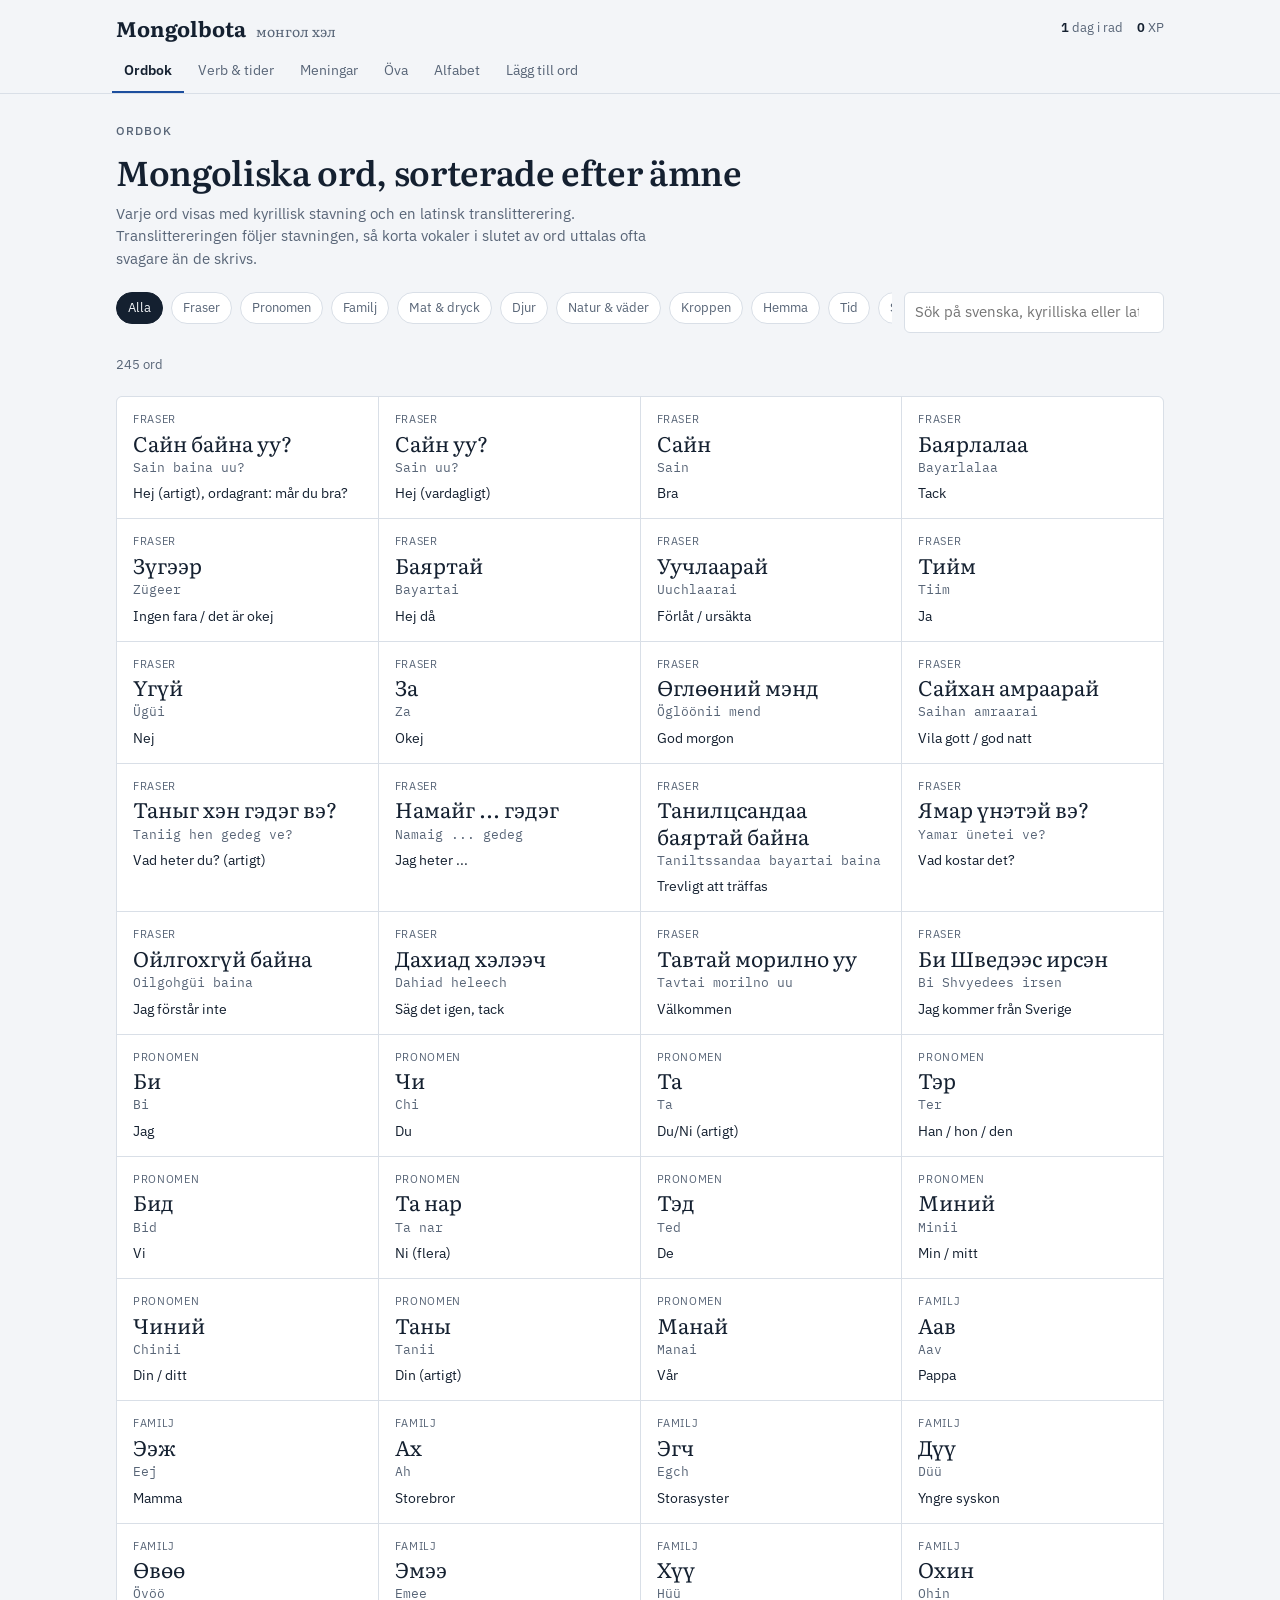
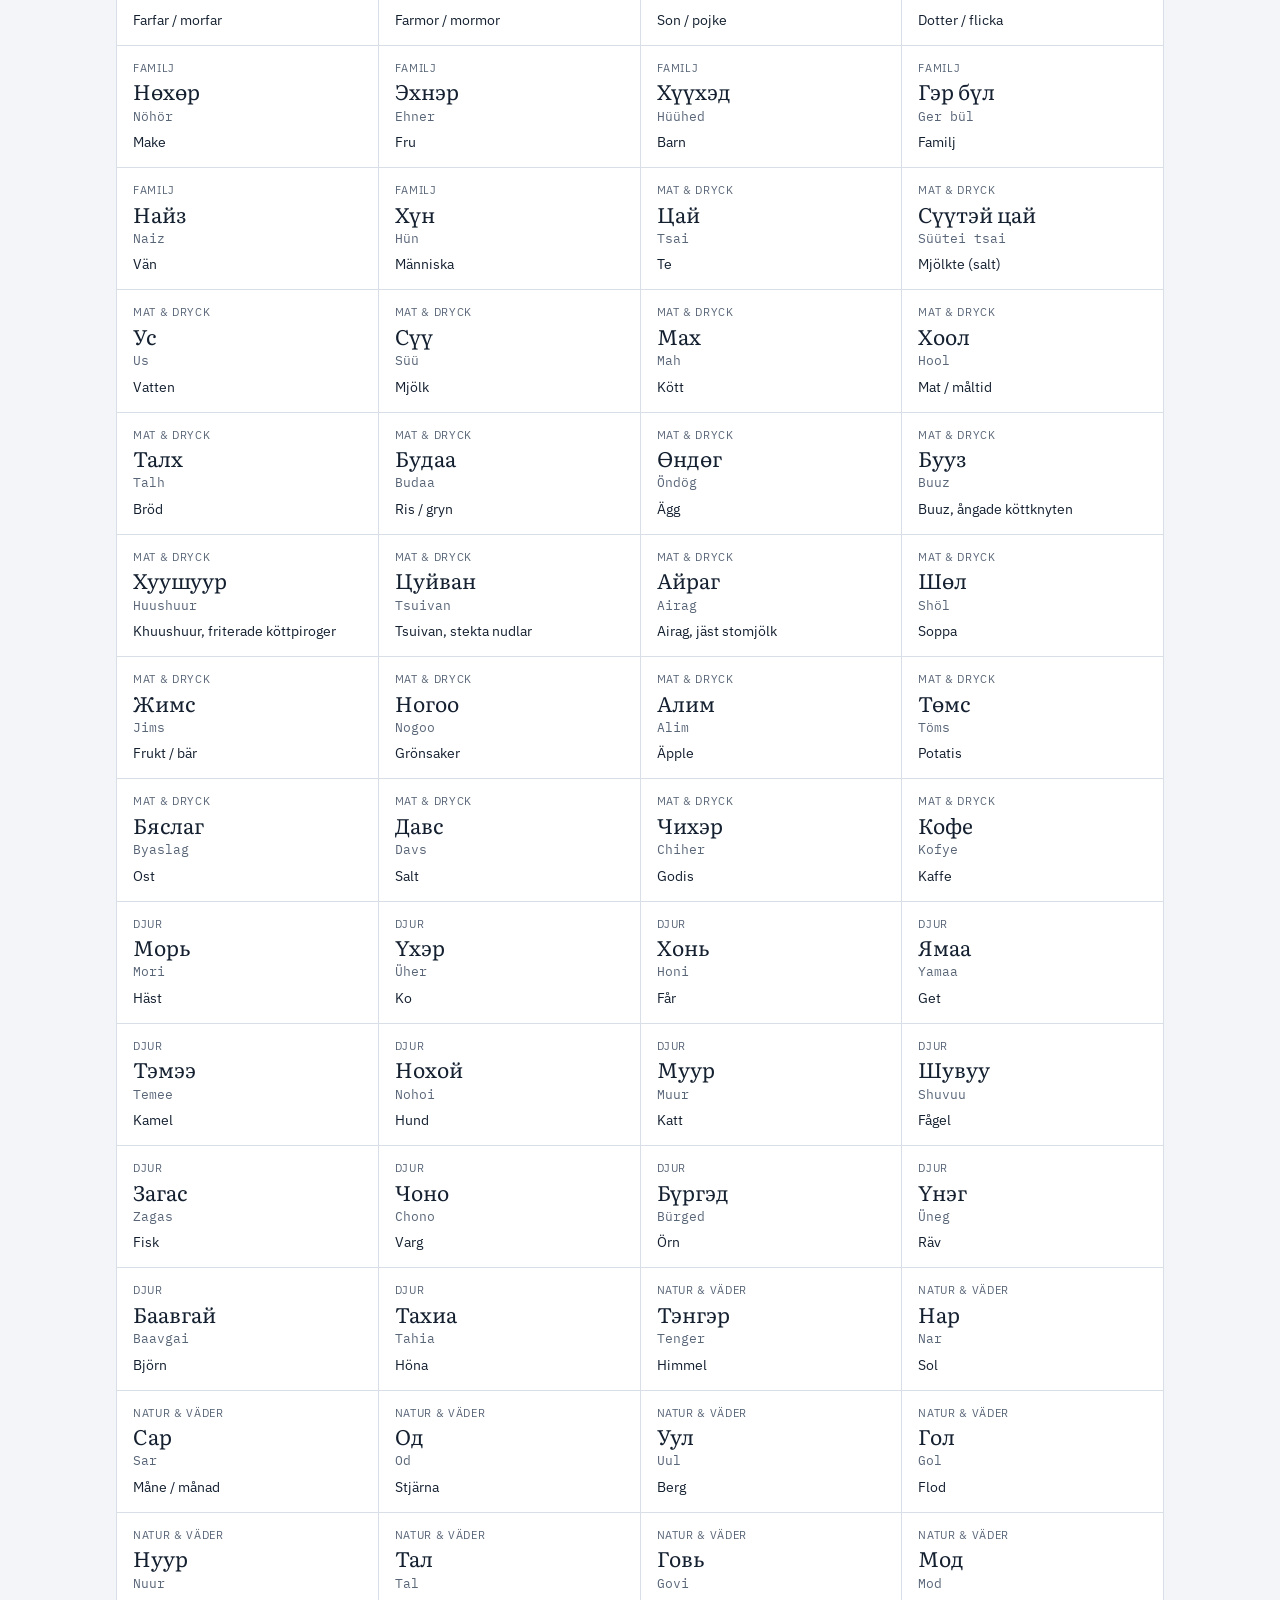
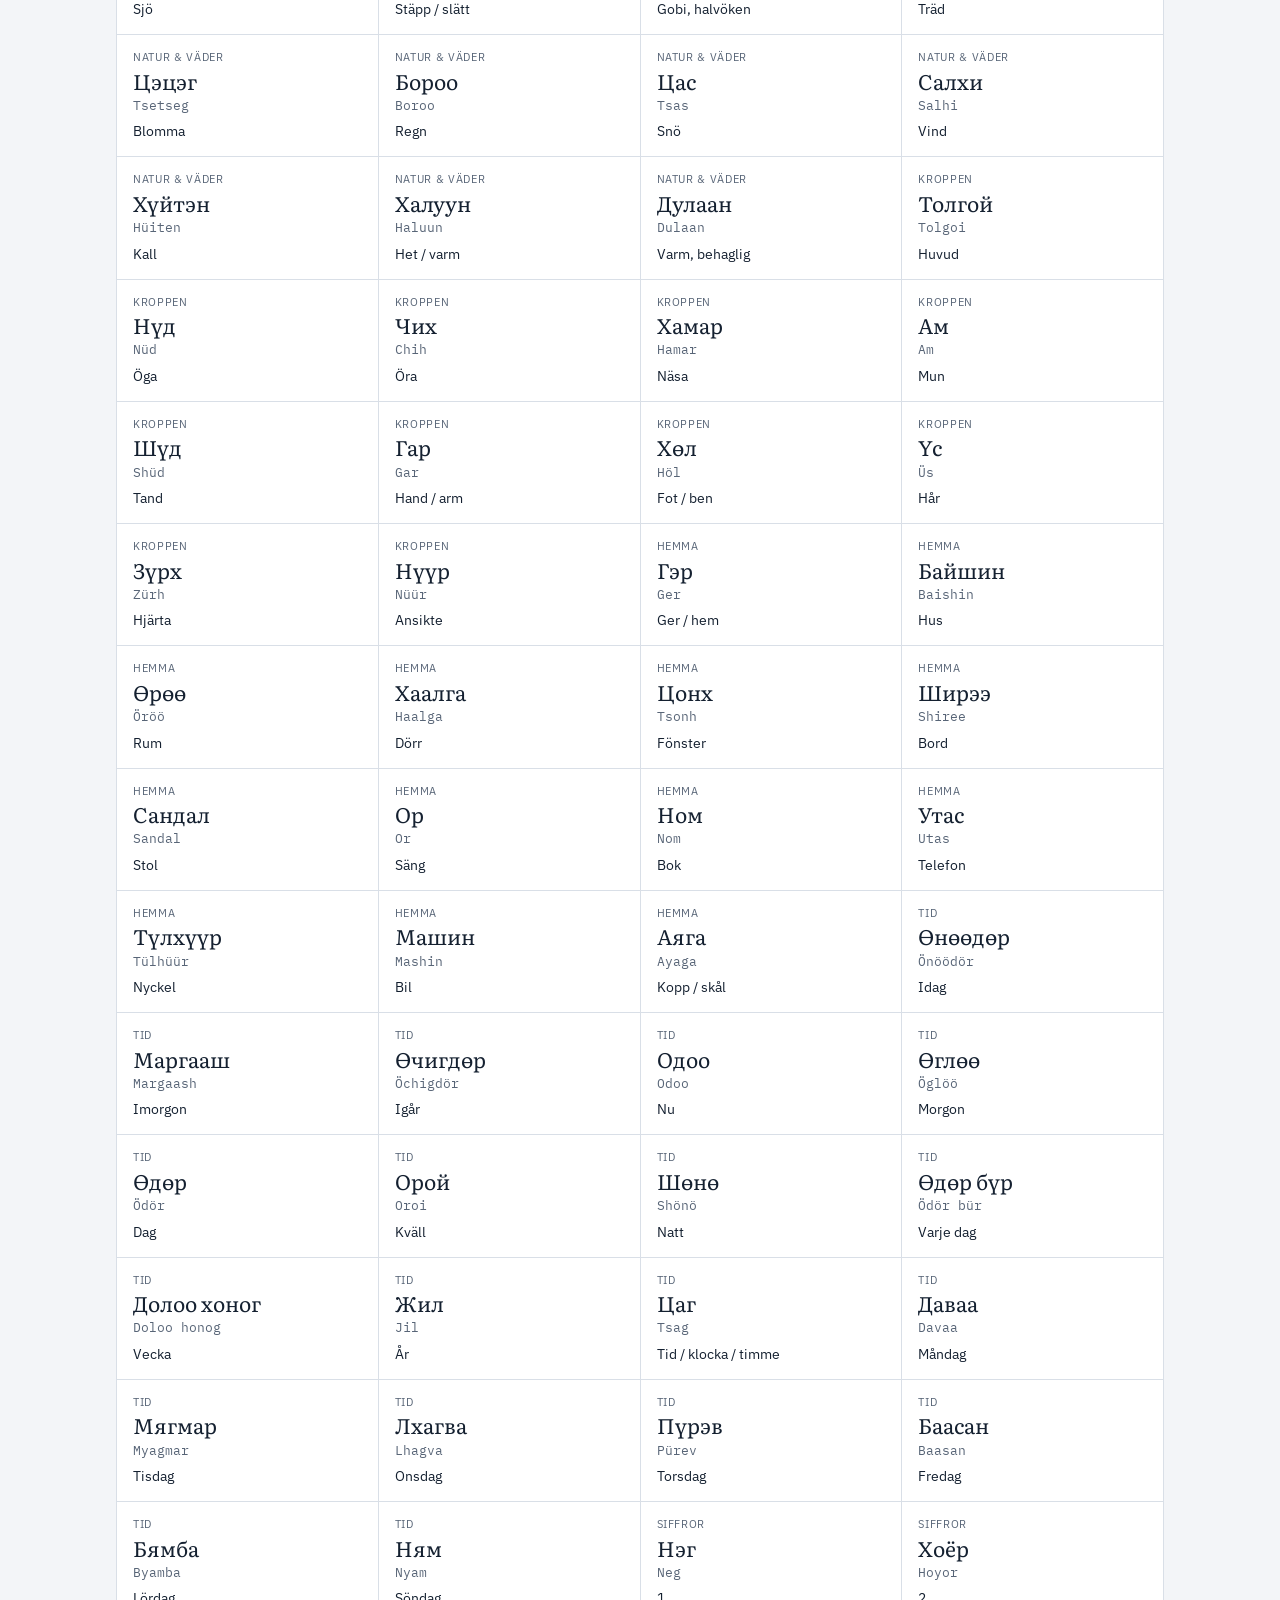
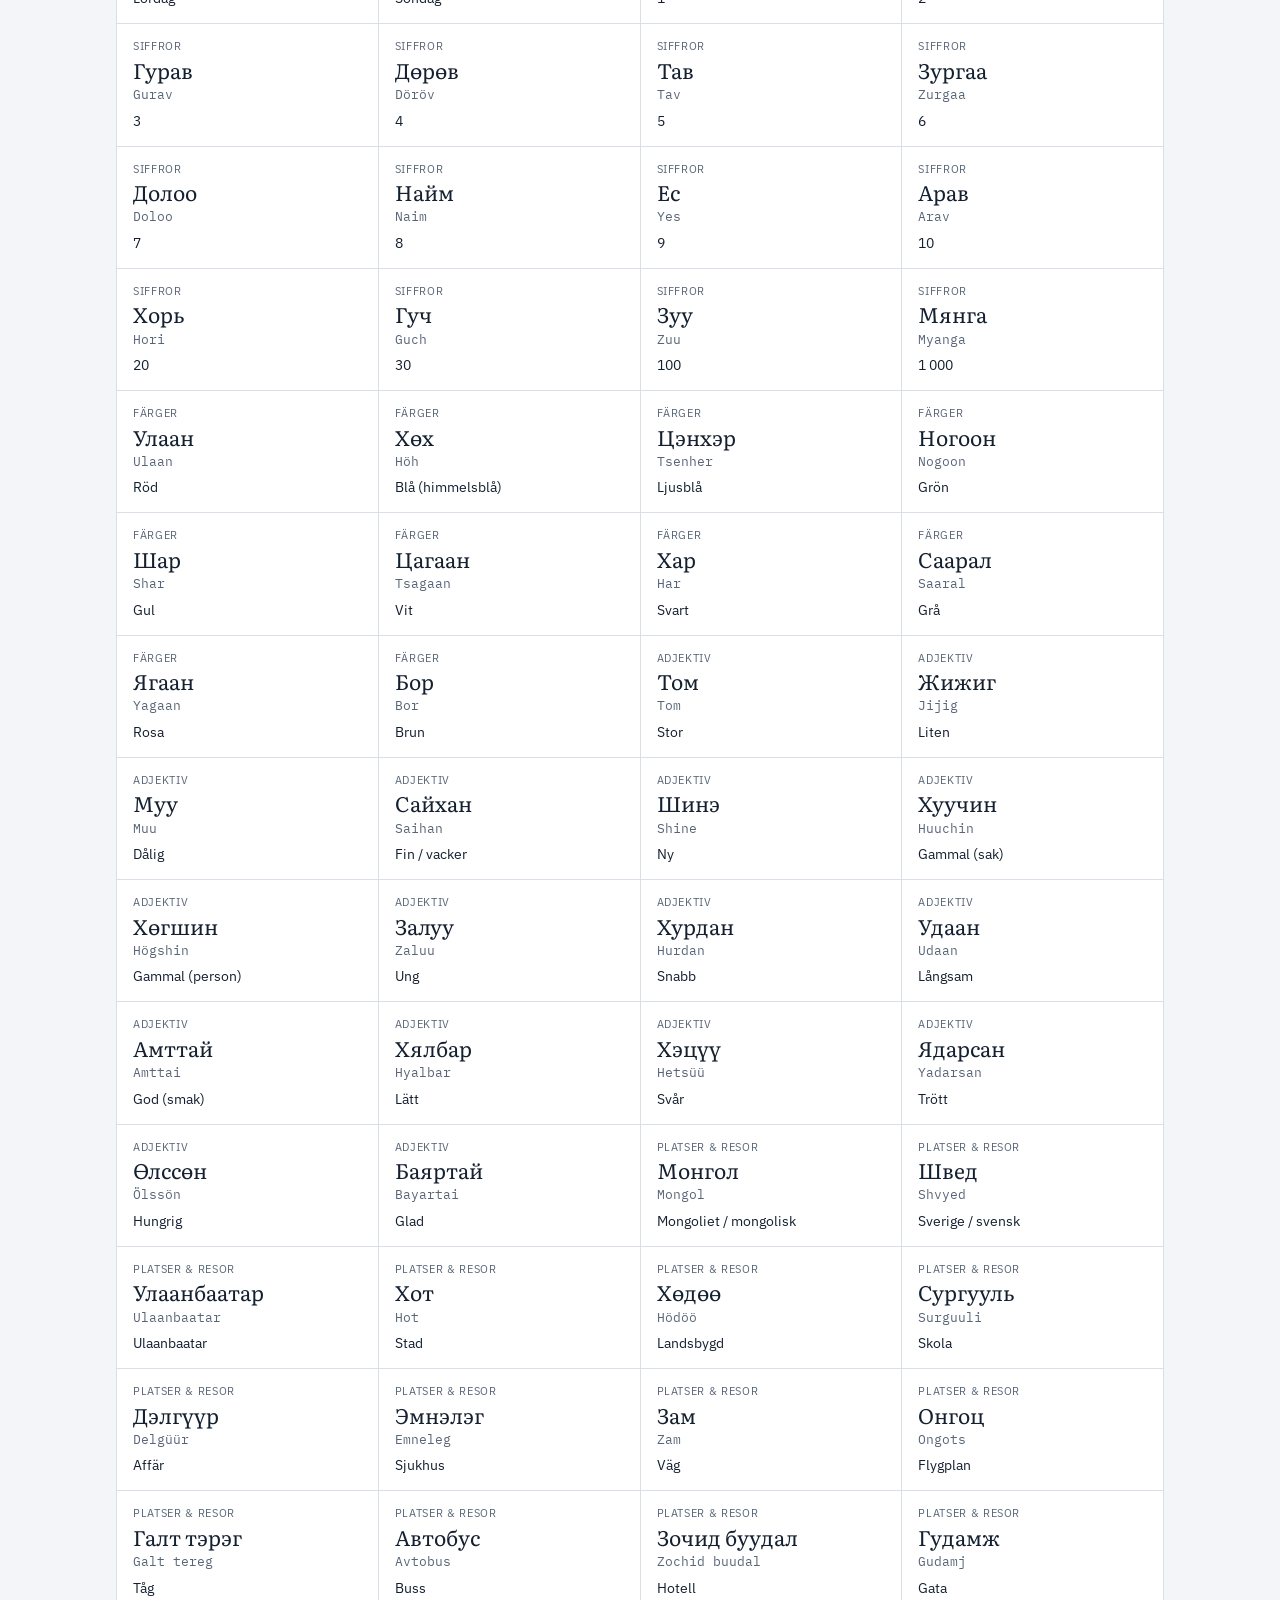
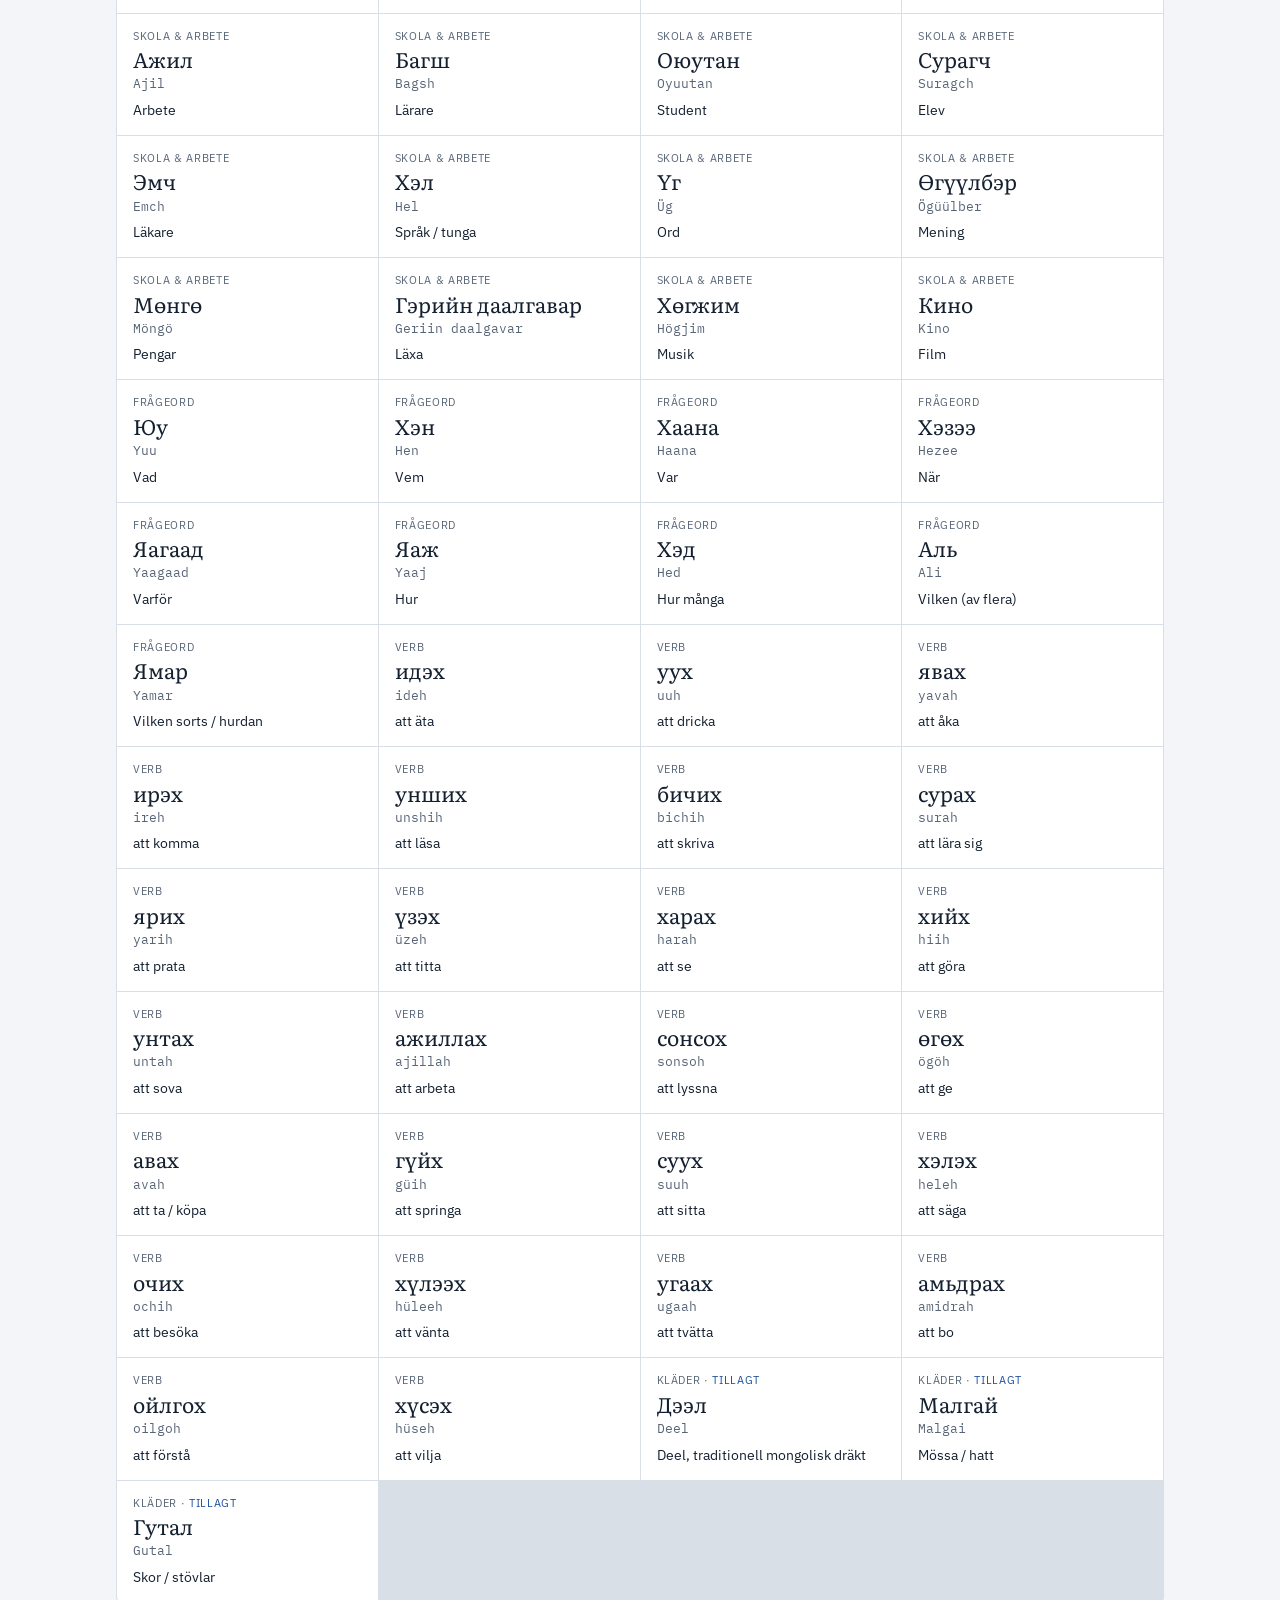
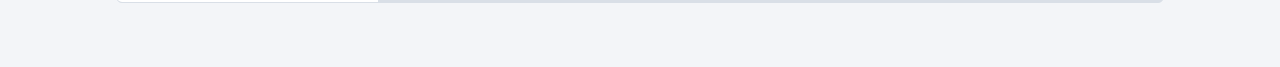
==== commit 5262f931: "Fix missing newline at end of index.html Added missing newline at the end of index.html" ====
--- a/index.html
+++ b/index.html
@@ -42,6 +42,10 @@
   --good: #6CC08E; --good-soft: #17301F; --bad: #E77E8A; --bad-soft: #3A1C22; color-scheme: dark;
 }
 * { box-sizing: border-box; }
+[hidden] { display: none !important; }
+html { -webkit-text-size-adjust: 100%; }
+body { margin: 0; }
+img { max-width: 100%; }
 body { background: var(--bg); color: var(--ink); font-family: var(--body); font-size: 15px; line-height: 1.5; }
 button, input, select, textarea { font: inherit; color: inherit; }
 button { cursor: pointer; }
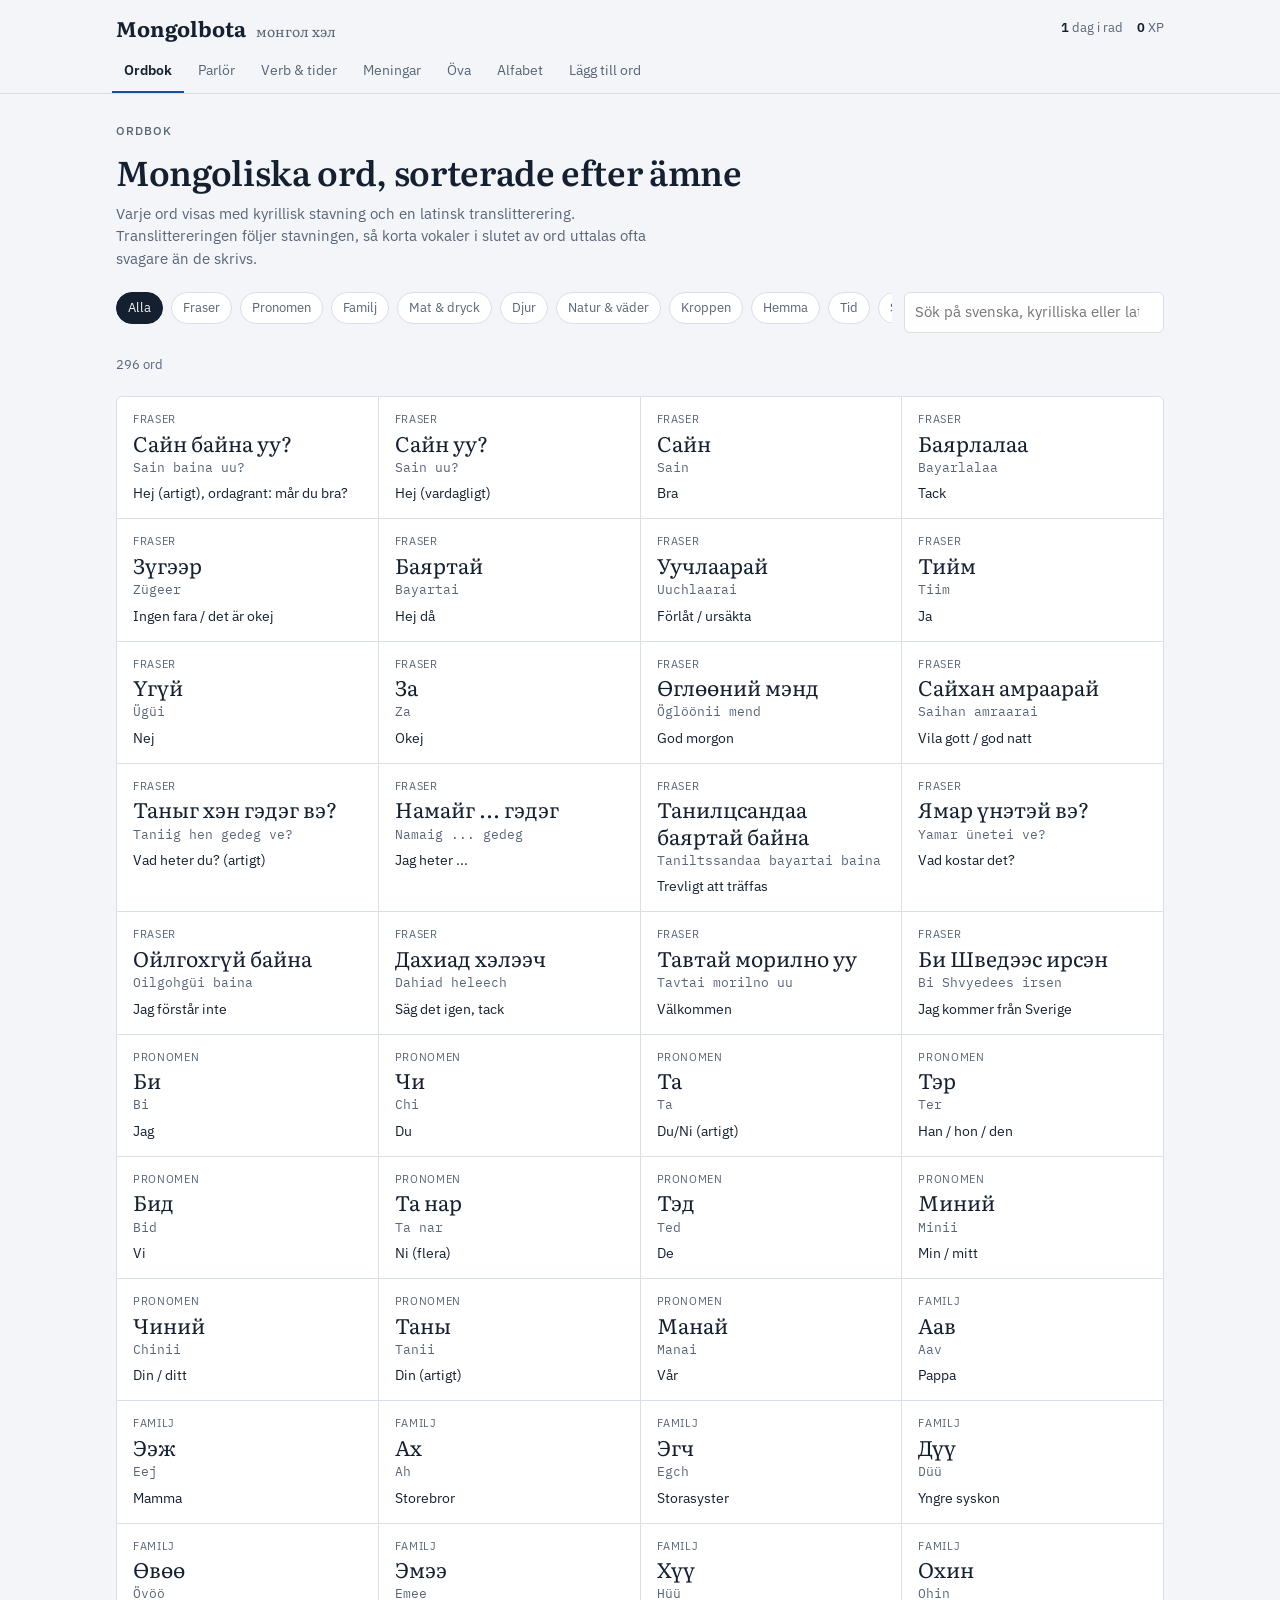
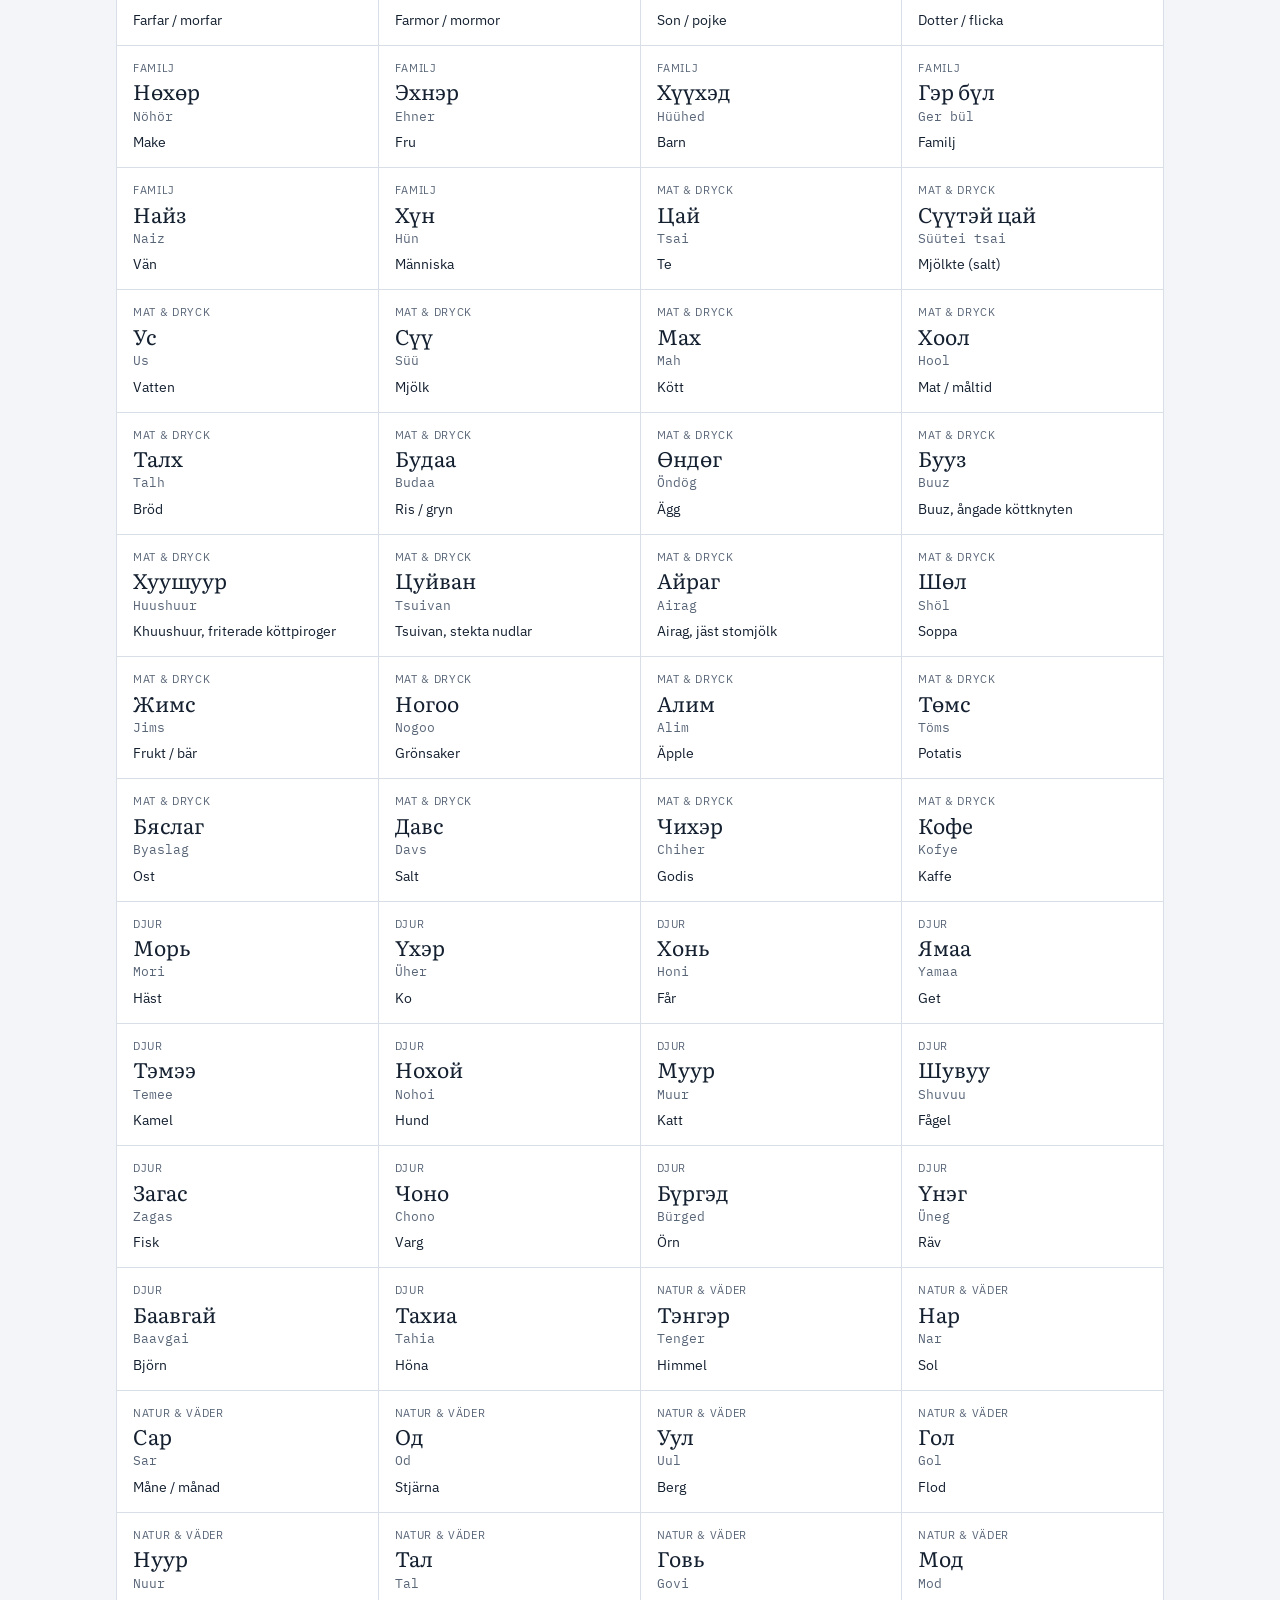
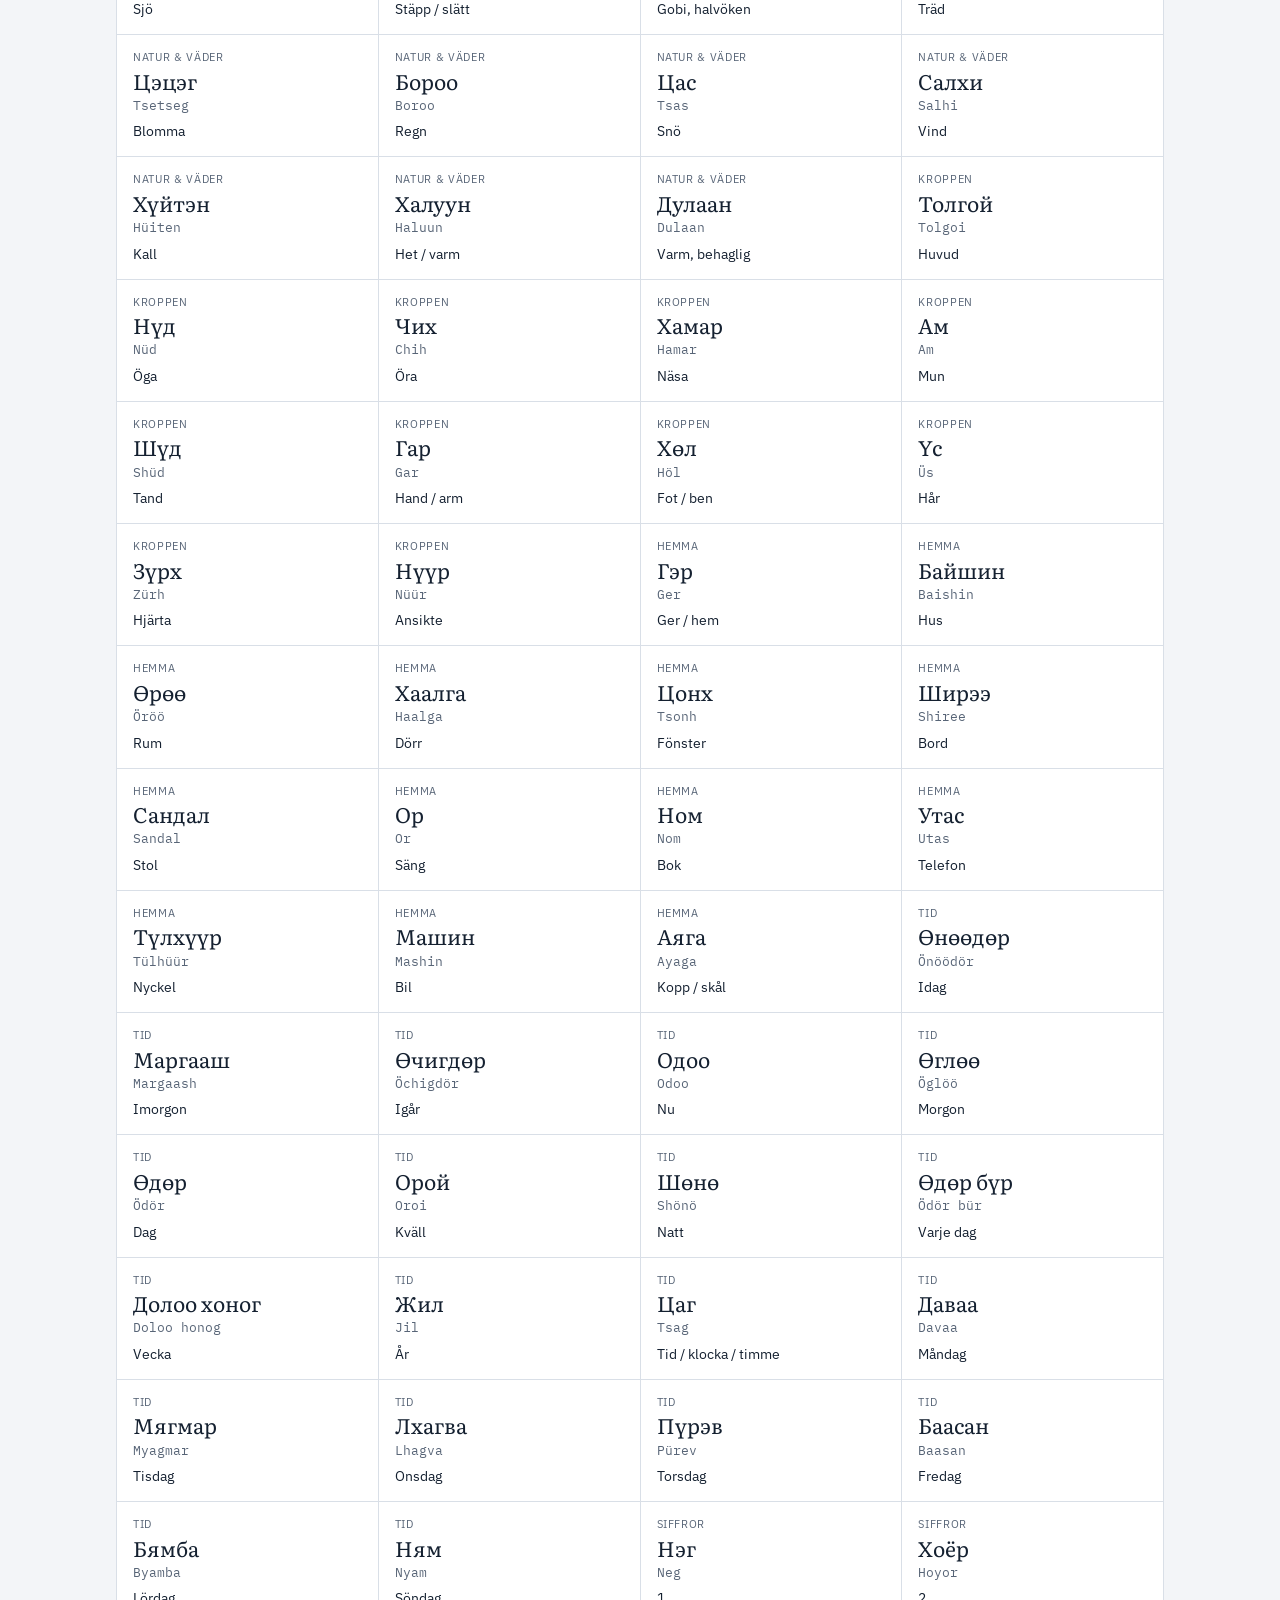
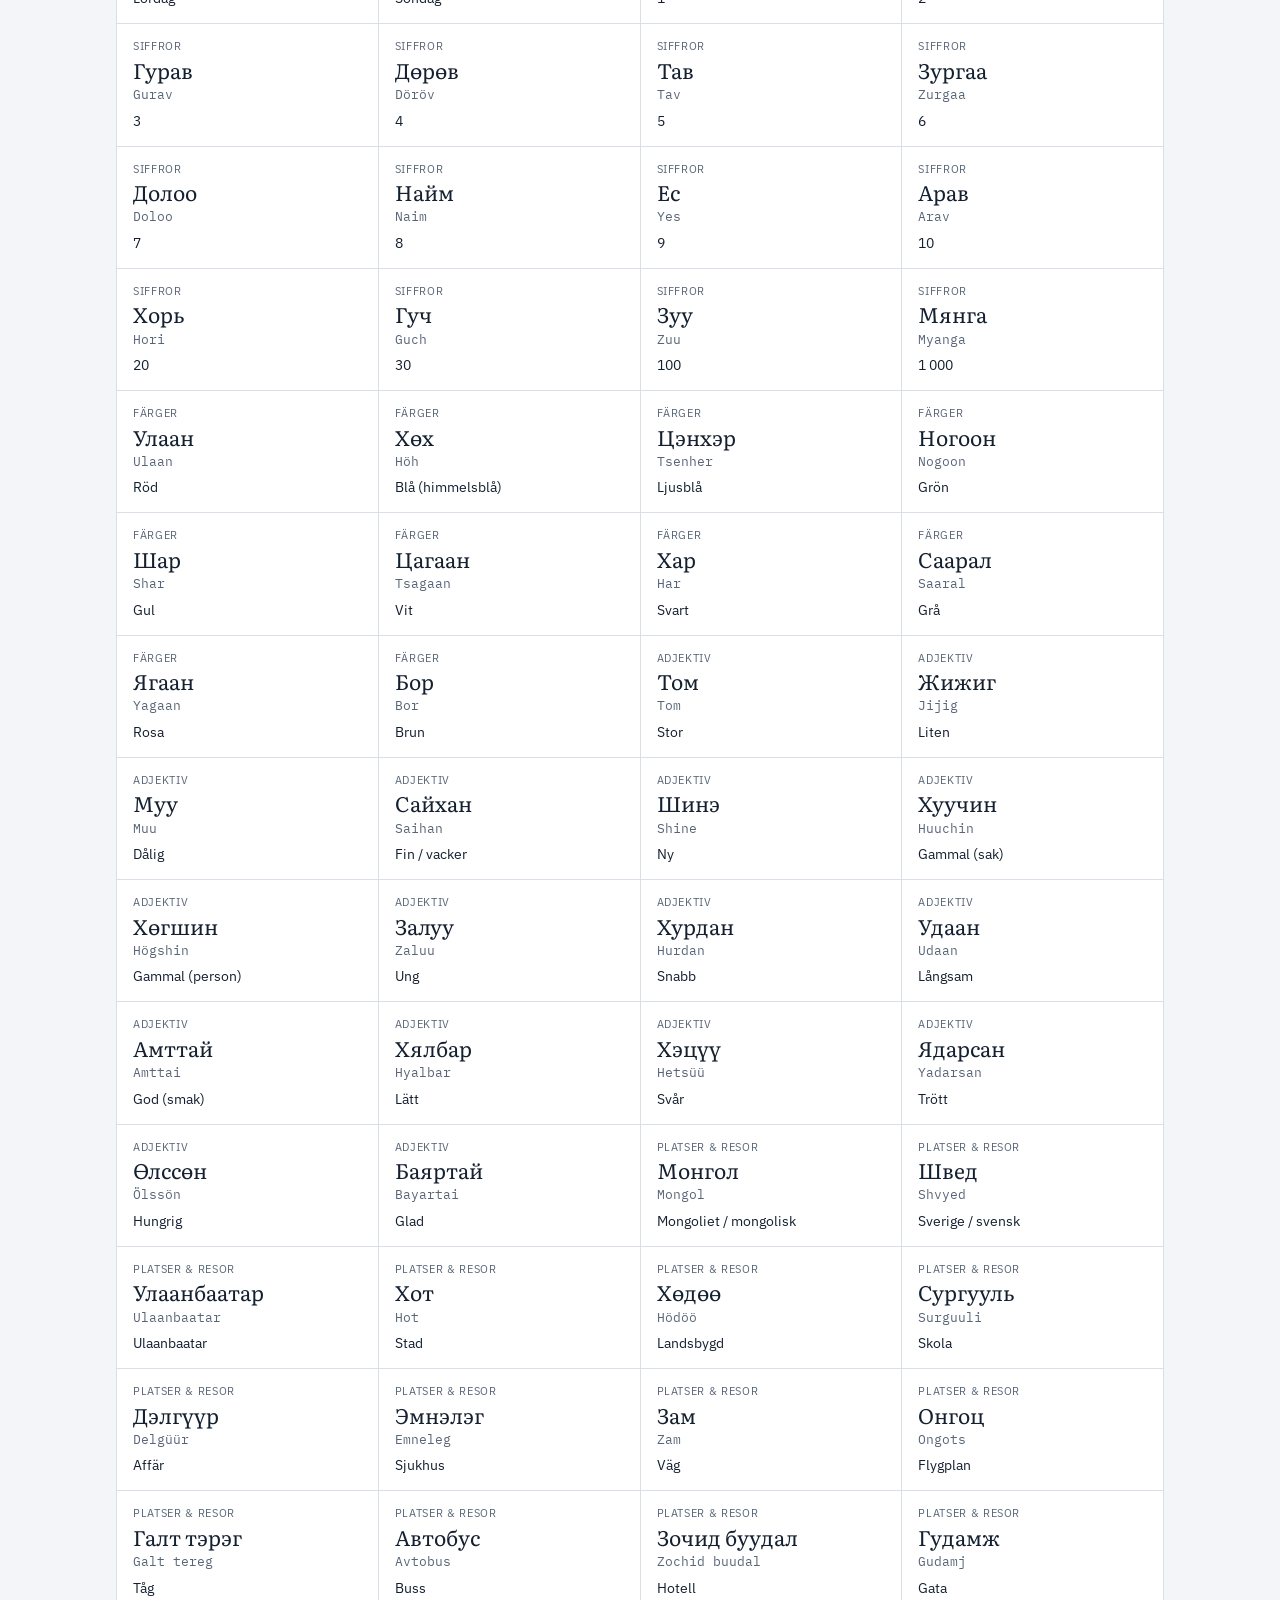
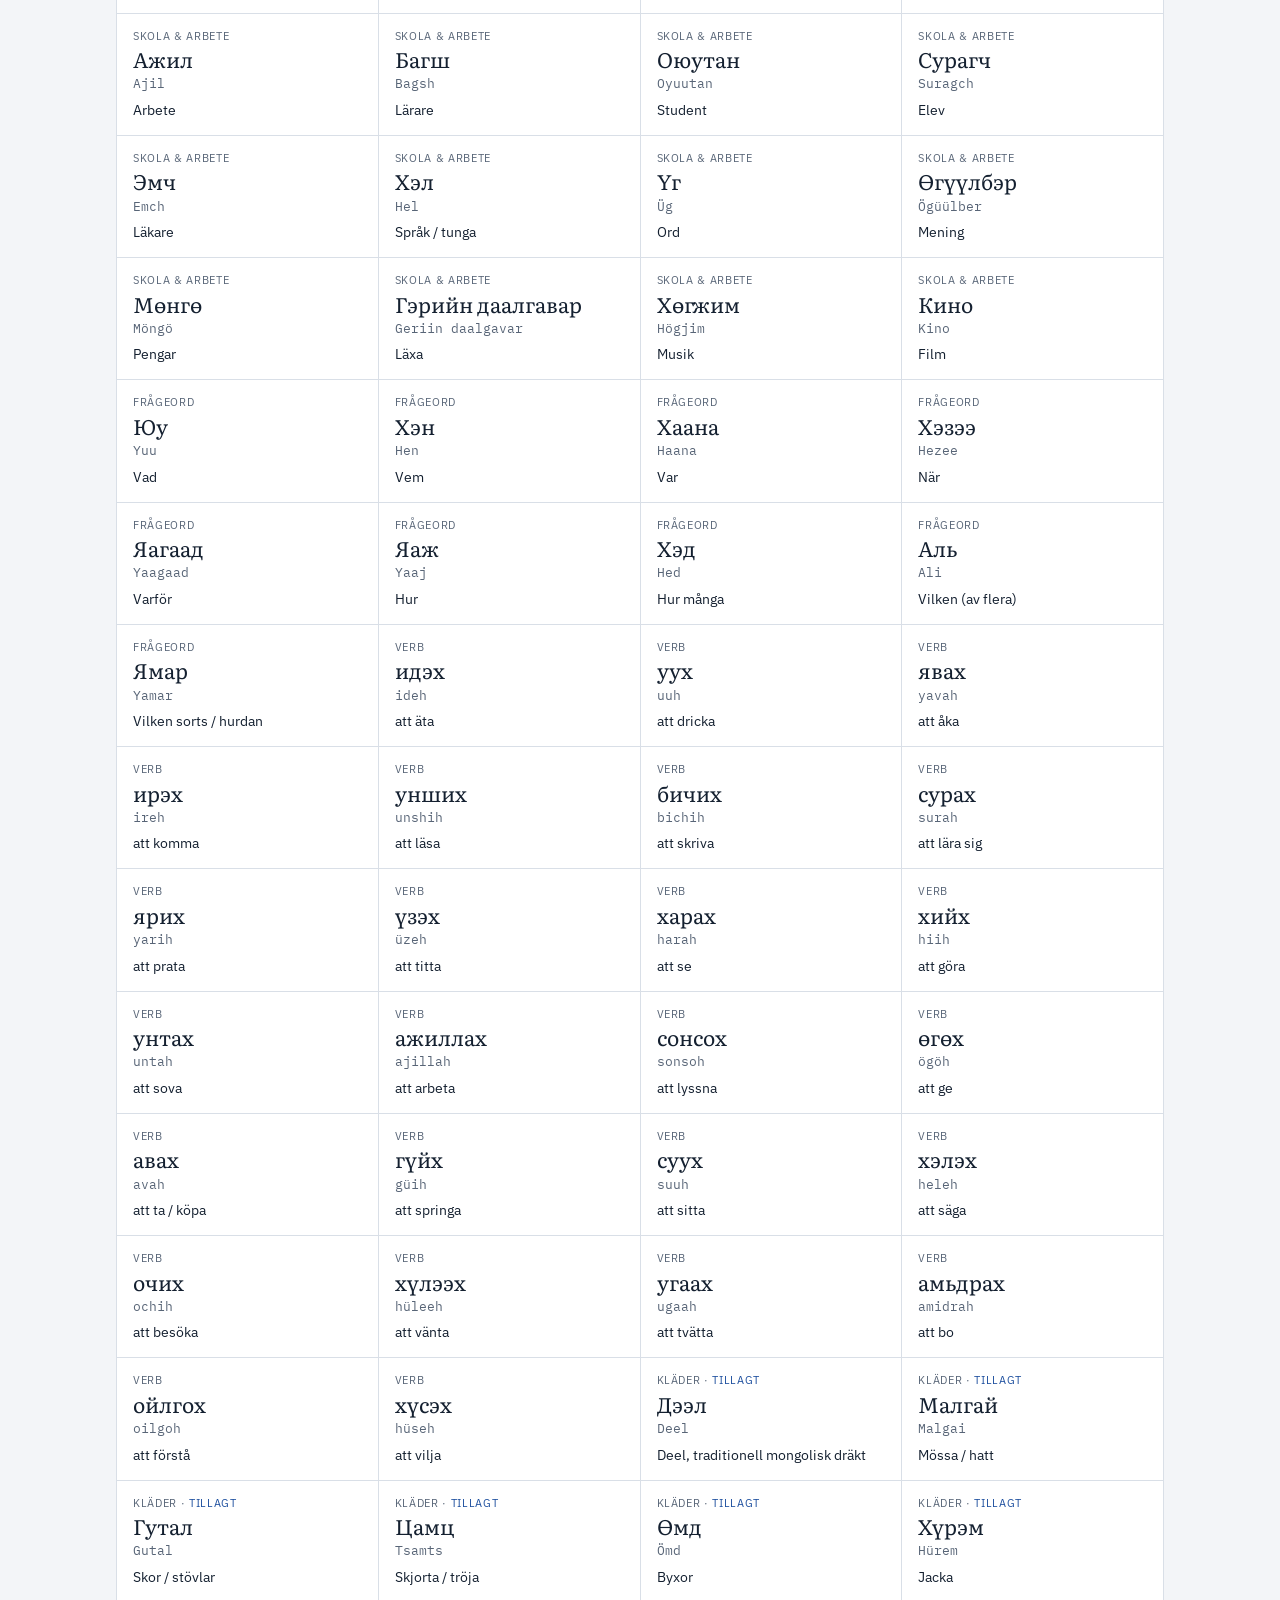
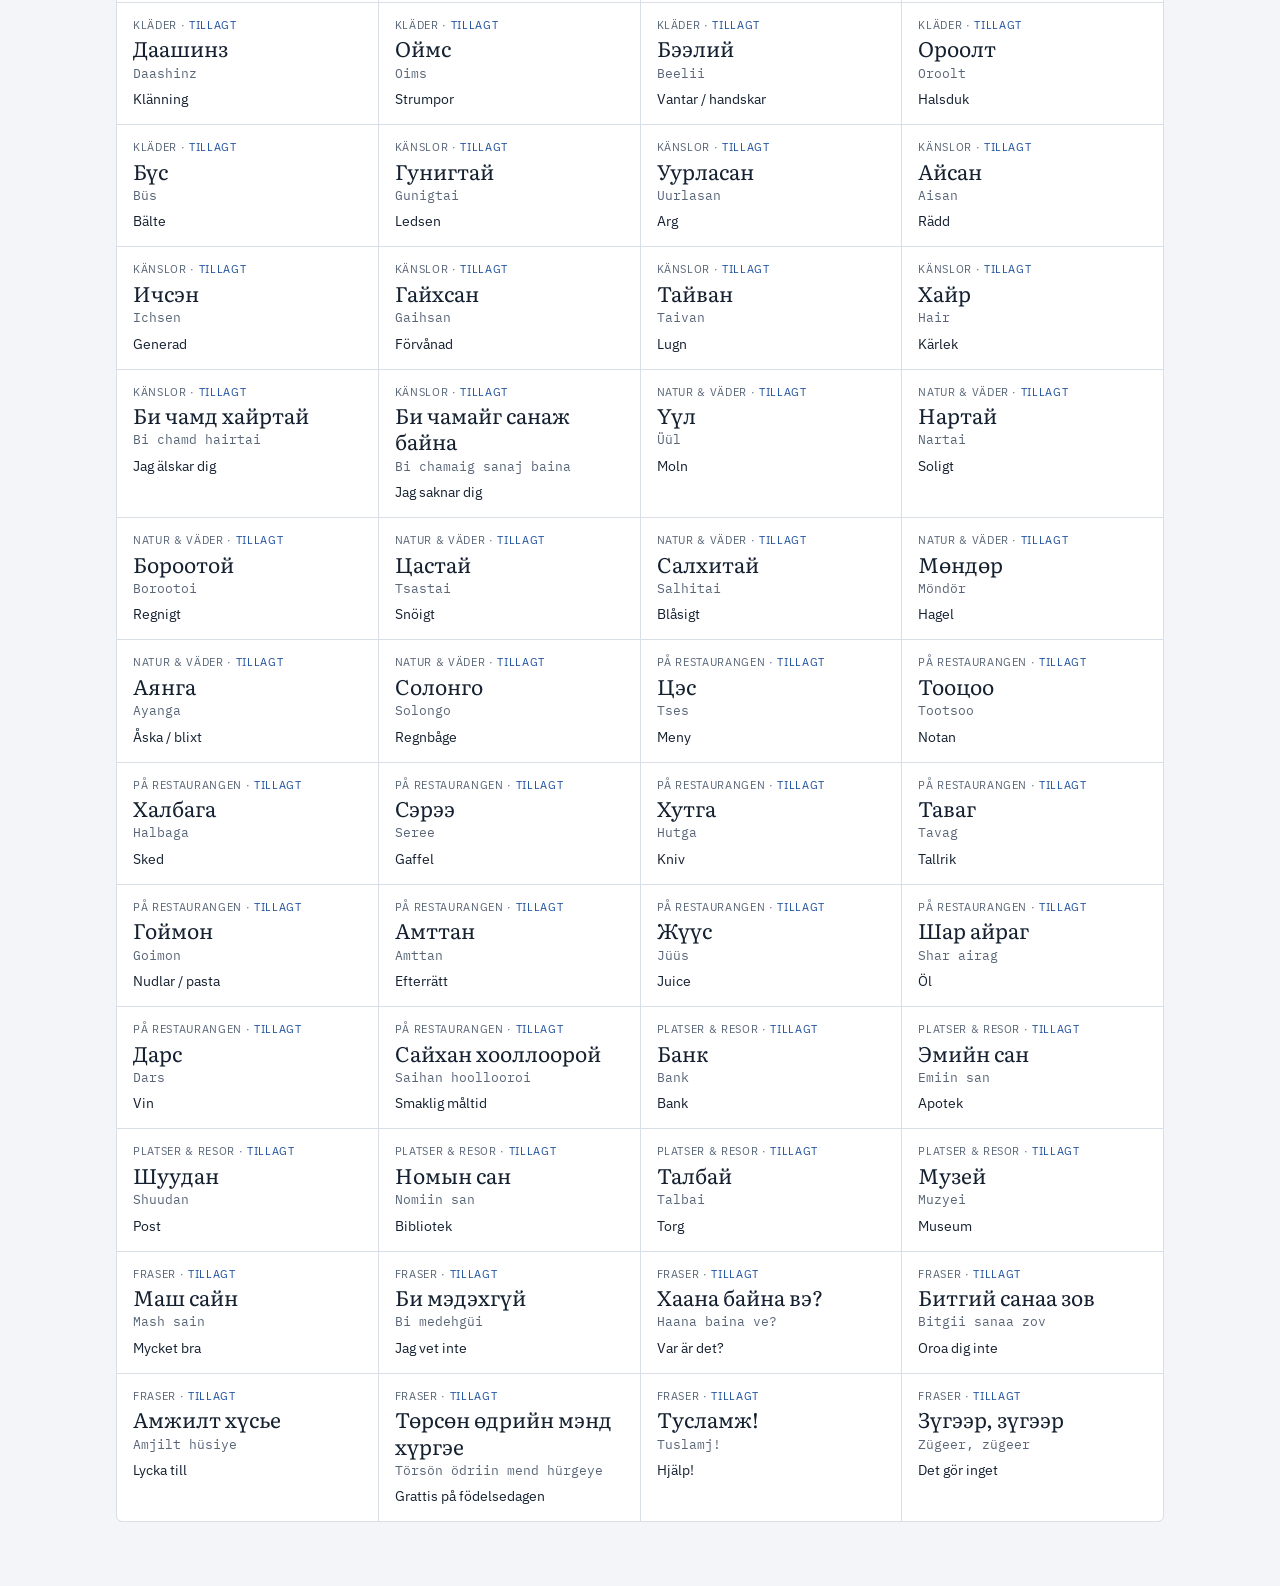
==== commit a48a6626: "Update index.html" ====
--- a/index.html
+++ b/index.html
@@ -214,6 +214,31 @@
 
 .toast { position: fixed; left: 50%; bottom: calc(20px + env(safe-area-inset-bottom, 0px)); transform: translateX(-50%); background: var(--ink); color: var(--bg); padding: 9px 16px; border-radius: var(--r); font-size: 14px; z-index: 20; max-width: calc(100% - 32px); }
 
+
+/* parlör */
+.p-tools { display: grid; grid-template-columns: 1fr auto; gap: 12px; align-items: center; }
+.p-jump { display: flex; gap: 6px; overflow-x: auto; scrollbar-width: thin; padding-bottom: 4px; }
+.p-sec { display: grid; gap: 12px; scroll-margin-top: 120px; }
+.p-sec h2 { font-size: 22px; }
+.p-sec h3 { font-size: 17px; margin-top: 6px; }
+.p-table { border: 1px solid var(--line); border-radius: var(--r); background: var(--surface); overflow: hidden; }
+.p-row { display: grid; grid-template-columns: minmax(0, 1fr) minmax(0, 1.2fr) minmax(0, 1fr); gap: 4px 16px; padding: 10px 14px; border-top: 1px solid var(--line); align-items: baseline; }
+.p-row:first-child { border-top: 0; }
+.p-row.p-head { background: var(--sunk); font-size: 12px; color: var(--muted); text-transform: uppercase; letter-spacing: .06em; padding-block: 7px; }
+.p-row .mn { font-size: 18px; overflow-wrap: anywhere; }
+.p-row .ut { font-family: var(--mono); font-size: 13px; color: var(--muted); overflow-wrap: anywhere; }
+.p-row .sv { overflow-wrap: anywhere; }
+.p-tip { font-size: 14px; color: var(--muted); border-left: 2px solid var(--accent); padding-left: 12px; max-width: 70ch; }
+.p-list { margin: 0; padding-left: 20px; display: grid; gap: 4px; color: var(--ink); max-width: 70ch; }
+.p-test .p-row:not(.p-head) .hideable { filter: blur(6px); cursor: pointer; user-select: none; }
+.p-test .p-row.show .hideable { filter: none; }
+@media (max-width: 640px) {
+  .p-tools { grid-template-columns: 1fr; }
+  .p-row { grid-template-columns: 1fr; gap: 2px; }
+  .p-row.p-head { display: none; }
+  .p-row .sv { font-size: 13px; color: var(--muted); order: 3; }
+}
+
 @media (max-width: 760px) {
   .verb-layout, .grid2, .vocab-tools { grid-template-columns: 1fr; }
   .verb-list { max-height: none; grid-auto-flow: column; grid-auto-columns: max-content; overflow-x: auto; }
@@ -242,6 +267,7 @@
     </div>
     <nav class="tabs" role="tablist" id="tabs">
       <button class="tab" role="tab" data-tab="ord" aria-selected="true">Ordbok</button>
+      <button class="tab" role="tab" data-tab="parlor">Parlör</button>
       <button class="tab" role="tab" data-tab="verb">Verb &amp; tider</button>
       <button class="tab" role="tab" data-tab="meningar">Meningar</button>
       <button class="tab" role="tab" data-tab="ova">Öva</button>
@@ -265,6 +291,22 @@
     </div>
     <div class="count" id="count"></div>
     <div class="words" id="words"></div>
+  </section>
+
+
+  <!-- PARLÖR -->
+  <section class="view" id="view-parlor" hidden>
+    <div class="head">
+      <span class="eyebrow">Parlör för resan</span>
+      <h1>Viktiga mongoliska fraser för turister</h1>
+      <p class="lede">Fraser för hälsningar, mat, shopping, transport, boende och nödsituationer. Uttalet är skrivet för svenskar.</p>
+    </div>
+    <div class="p-tools">
+      <input type="search" id="p-search" placeholder="Sök fras på svenska eller mongoliska">
+      <label class="note"><input type="checkbox" id="p-test"> Testa mig: dölj mongoliskan</label>
+    </div>
+    <div class="p-jump" id="p-jump"></div>
+    <div id="p-body" style="display:grid;gap:32px"></div>
   </section>
 
   <!-- VERB -->
@@ -594,7 +636,7 @@
 const ALPHA = [
   ["А","a"],["Б","b"],["В","v, ofta som w"],["Г","g"],["Д","d"],["Е","je / jö"],["Ё","jo"],["Ж","dj, som eng. j",1],["З","dz",1],
   ["И","i"],["Й","kort i"],["К","k (lånord)"],["Л","tonlöst l",1],["М","m"],["Н","n"],["О","å, öppet o"],["Ө","ö",1],["П","p (lånord)"],
-  ["Р","rullande r"],["С","s"],["Т","t"],["У","o, som i ost",1],["Ү","u, som svenskt u",1],["Ф","f (lånord)"],["Х","ch, som tyskt ach",1],
+  ["Р","rullande r"],["С","s"],["Т","t"],["У","å, som svenskt å",1],["Ү","som o i ”bo”",1],["Ф","f (lånord)"],["Х","ch, som tyskt ach",1],
   ["Ц","ts"],["Ч","tj"],["Ш","sj"],["Щ","sjtj (lånord)"],["Ъ","hårt tecken"],["Ы","ii efter hård konsonant"],["Ь","mjukt tecken, kort i"],
   ["Э","e, som ä"],["Ю","ju"],["Я","ja"]
 ];
@@ -647,7 +689,7 @@
 function speak(t) { if (!mnVoice) return; const u = new SpeechSynthesisUtterance(t); u.voice = mnVoice; u.lang = mnVoice.lang; speechSynthesis.cancel(); speechSynthesis.speak(u); }
 
 /* ============ TABS ============ */
-const views = ["ord","verb","meningar","ova","alfabet","nya"];
+const views = ["ord","parlor","verb","meningar","ova","alfabet","nya"];
 function showTab(id) {
   if (!views.includes(id)) id = "ord";
   document.querySelectorAll(".tab").forEach(b => b.setAttribute("aria-selected", b.dataset.tab === id));
@@ -972,6 +1014,44 @@
   if (n) { $("#gen-list").hidden = true; $("#gen-save").hidden = true; $("#gen-status").textContent = `${n} ord sparade i ordboken.`; addXp(n); }
 });
 
+
+/* ============ PARLÖR ============ */
+const PHRASES = [{"id": "uttal", "title": "Uttal", "intro": "Uttalet i parlören är skrivet för svenskar. Dubbla vokaler (аа, үү, оо) uttalas långt. Uttalen är förenklade, så lyssna gärna på hur lokalbefolkningen säger orden.", "key": [["х", "kh", "hårt h, som tyskt ”Bach”"], ["ш", "sh", "engelskt ”she”"], ["ч", "ch", "engelskt ”church”"], ["ж", "dj", "engelskt ”jam”"], ["з", "dz", "”ds” i ”gods”"], ["ц", "ts", "”ts” i ”katts”"], ["у", "å", "svenskt å"], ["ү", "ü", "svenskt o i ”bo”"], ["ө", "ö", "svenskt ö"], ["э", "e", "svenskt e"], ["л", "l", "l med luft, som walesiskt ”ll”"]]}, {"id": "halsa", "title": "Hälsningar och artighet", "intro": "Сайн байна уу? är den viktigaste frasen. Den fungerar som ”hej” i alla situationer.", "rows": [["Hej (artigt, fungerar alltid)", "Сайн байна уу?", "sajn bajn åå?"], ["Svar på hälsningen", "Сайн, сайн байна уу?", "sajn, sajn bajn åå?"], ["Hej (till vän eller yngre)", "Сайн уу?", "sajn åå?"], ["Hej (till en grupp)", "Сайн байцгаана уу?", "sajn bajtsgaan åå?"], ["God morgon", "Өглөөний мэнд", "öglööni mend"], ["God kväll", "Оройн мэнд", "orojn mend"], ["Vad finns det för nytt? (vanlig följdfråga)", "Сонин сайхан юу байна?", "sonin sajkhan jå bajn?"], ["Allt är lugnt (standardsvar)", "Тайван байна", "tajvan bajn"], ["Hej då", "Баяртай", "bajartaj"], ["Vi ses senare", "Дараа уулзъя", "daraa åålzja"], ["Tack", "Баярлалаа", "bajarlalaa"], ["Tack så mycket", "Маш их баярлалаа", "mash ikh bajarlalaa"], ["Ingen orsak / Det är okej", "Зүгээр", "dzügeer"], ["Ursäkta / Förlåt", "Уучлаарай", "åå-tchlaaraj"], ["Ja", "Тийм", "tiim"], ["Nej", "Үгүй", "ügüj"], ["Okej", "За", "dza"], ["Snälla (jag ber dig)", "Гуйя", "gujja"], ["Trevligt att träffas", "Танилцсандаа таатай байна", "taniltssandaa taataj bajn"], ["Välkommen", "Тавтай морилно уу", "tavtaj morilno åå"], ["Lycka till", "Амжилт хүсье", "amdjilt khüsje"], ["Skål!", "Төлөө!", "tölöö!"]], "after": "Mongoliskan har inget exakt ord för ”snälla”. Artigheten ligger i tonen och i verbändelser som …өгөөч (ge mig, tack)."}, {"id": "smaprat", "title": "Presentera sig och småprat", "intro": "Mongoler frågar gärna var du kommer ifrån, så de här fraserna används ofta.", "rows": [["Vad heter du?", "Таны нэр хэн бэ?", "tani ner khen be?"], ["Jag heter …", "Миний нэрийг … гэдэг", "mini nerijg … gedeg"], ["Var kommer du ifrån?", "Та хаанаас ирсэн бэ?", "ta khaanaas irsen be?"], ["Jag kommer från Sverige", "Би Шведээс ирсэн", "bi shvedees irsen"], ["Jag är svensk", "Би швед хүн", "bi shved khün"], ["Jag är turist", "Би жуулчин", "bi djååltchin"], ["Jag är här på semester", "Би амралтаараа ирсэн", "bi amraltaaraa irsen"], ["Mongoliet är vackert", "Монгол орон үзэсгэлэнтэй", "mongol oron üzesgelentej"]]}, {"id": "forsta", "title": "När ni inte förstår varandra", "intro": "Utanför Ulaanbaatar pratar få engelska, så det här avsnittet är extra viktigt på landsbygden.", "rows": [["Jag förstår inte", "Би ойлгохгүй байна", "bi ojlgokhgüj bajn"], ["Jag förstår", "Ойлголоо", "ojlgoloo"], ["Pratar du engelska?", "Та англиар ярьдаг уу?", "ta angliar jaridag åå?"], ["Jag pratar inte mongoliska", "Би монголоор ярьдаггүй", "bi mongoloor jaridaggüj"], ["Jag pratar lite mongoliska", "Би жаахан монголоор ярьдаг", "bi djaakhan mongoloor jaridag"], ["Säg det igen, tack", "Дахиад хэлээч", "dakhiad kheleetch"], ["Prata långsammare, tack", "Удаан ярина уу", "ådaan jarina åå"], ["Vad heter det här på mongoliska?", "Үүнийг монголоор юу гэдэг вэ?", "üünijg mongoloor jå gedeg ve?"], ["Vad betyder det?", "Энэ юу гэсэн үг вэ?", "ene jå gesen üg ve?"], ["Kan du skriva det?", "Бичээд өгөөч", "bicheed ögöötch"]]}, {"id": "siffror", "title": "Siffror", "intro": "Priser i tögrög (₮, MNT) går ofta på tusentals, så skriv gärna summan på mobilen för att undvika missförstånd.", "rows": [["0", "тэг", "teg"], ["1", "нэг", "neg"], ["2", "хоёр", "khojor"], ["3", "гурав", "gårav"], ["4", "дөрөв", "dörv"], ["5", "тав", "tav"], ["6", "зургаа", "dzårgaa"], ["7", "долоо", "doloo"], ["8", "найм", "najm"], ["9", "ес", "jes"], ["10", "арав", "arav"], ["15", "арван тав", "arvan tav"], ["20", "хорь", "khori"], ["50", "тавь", "tavi"], ["100", "зуу", "dzåå"], ["500", "таван зуу", "tavan dzåå"], ["1 000", "мянга", "mjanga"], ["10 000", "арван мянга", "arvan mjanga"]]}, {"id": "shopping", "title": "Shopping och pengar", "intro": "Kort fungerar i städerna, men på landsbygden behövs kontanter. Prutning är vanligt på marknader men inte i vanliga butiker.", "rows": [["Hur mycket kostar det här?", "Энэ ямар үнэтэй вэ?", "ene jamar ünetej ve?"], ["Hur mycket?", "Хэд вэ?", "khed ve?"], ["Det är för dyrt", "Хэтэрхий үнэтэй байна", "kheterkhij ünetej bajn"], ["Kan du sänka priset?", "Хямдруулж болох уу?", "khjamdrååldj bolokh åå?"], ["Jag tar den här", "Би үүнийг авъя", "bi üünijg avja"], ["Jag tittar bara", "Би зүгээр үзэж байна", "bi dzügeer üzedj bajn"], ["Har ni …?", "… байна уу?", "… bajn åå?"], ["Kan jag betala med kort?", "Картаар төлж болох уу?", "kartaar töldj bolokh åå?"], ["Kontanter", "Бэлэн мөнгө", "belen möng"], ["Var finns en bankomat?", "ATM хаана байна вэ?", "ATM khaana bajn ve?"], ["Kvitto, tack", "Баримт өгөөч", "barimt ögöötch"], ["Marknad", "Зах", "dzakh"]]}, {"id": "mat", "title": "Mat, dryck och restaurang", "intro": "Mongolisk mat bygger mycket på kött och mejeriprodukter, så vegetarianer bör lära sig frasen om kött utan till. Drick kokt eller köpt vatten, inte kranvatten.", "rows": [["Jag är hungrig", "Би өлсөж байна", "bi ölsödj bajn"], ["Menyn, tack", "Цэс өгөөч", "tses ögöötch"], ["Vad rekommenderar du?", "Та юу санал болгох вэ?", "ta jå sanal bolgokh ve?"], ["Jag vill ha …", "Би … авъя", "bi … avja"], ["Jag äter inte kött", "Би мах иддэггүй", "bi makh iddeggüj"], ["Jag är allergisk mot …", "Би …-д харшилтай", "bi …-d kharshiltaj"], ["Utan socker", "Чихэргүй", "tchikhergüj"], ["Det är mycket gott", "Маш амттай байна", "mash amttaj bajn"], ["Notan, tack", "Тооцоо бодоод өгөөч", "tootsoo bodood ögöötch"]], "sub": [{"title": "Viktiga ord", "rows": [["Vatten", "ус", "ås"], ["Kokt vatten", "буцалсан ус", "båtsalsan ås"], ["Te", "цай", "tsaj"], ["Mjölkte (salt, vanligast)", "сүүтэй цай", "süütej tsaj"], ["Kaffe", "кофе", "kofe"], ["Öl", "пиво", "piva"], ["Vodka", "архи", "arkhi"], ["Kött", "мах", "makh"], ["Fårkött", "хонины мах", "khonini makh"], ["Nötkött", "үхрийн мах", "ükhrijn makh"], ["Kyckling", "тахианы мах", "takhiani makh"], ["Fisk", "загас", "dzagas"], ["Ris", "будаа", "bådaa"], ["Grönsaker", "ногоо", "nogoo"], ["Bröd", "талх", "talkh"], ["Ägg", "өндөг", "öndög"], ["Salt", "давс", "davs"]]}, {"title": "Rätter att prova", "cols": ["Rätt", "Mongoliska", "Vad det är"], "rows": [["Buuz", "бууз", "ångkokta köttknyten"], ["Khuushuur", "хуушуур", "friterade köttpiroger"], ["Tsujvan", "цуйван", "stekta nudlar med kött"], ["Khorkhog", "хорхог", "kött som kokas med heta stenar"], ["Airag", "айраг", "jäst stomjölk, lätt alkoholhaltig"]]}]}, {"id": "transport", "title": "Transport och vägbeskrivning", "intro": "Sätt platsens namn före frågeordet: зочид буудал хаана байна вэ? betyder ”var ligger hotellet?”. Ha gärna adressen till boendet skriven på mongoliska.", "rows": [["Var ligger …?", "… хаана байна вэ?", "… khaana bajn ve?"], ["Kör mig till …, tack", "… руу явъя", "… råå javja"], ["Hur långt är det?", "Хэр хол вэ?", "kher khol ve?"], ["Hur lång tid tar det?", "Хэр удаан явах вэ?", "kher ådaan javakh ve?"], ["En biljett till …", "… руу нэг тасалбар", "… råå neg tasalbar"], ["Stanna här", "Энд зогсоорой", "end dzogsooroj"], ["Vänster", "Зүүн", "dzüün"], ["Höger", "Баруун", "baråån"], ["Rakt fram", "Чигээрээ", "tchigeeree"], ["Hotell", "Зочид буудал", "dzotchid båådal"], ["Flygplats", "Нисэх онгоцны буудал", "nisekh ongotsni båådal"], ["Tågstation", "Галт тэрэгний буудал", "galt teregnij båådal"], ["Busshållplats", "Автобусны буудал", "avtobusni båådal"], ["Taxi", "Такси", "taksi"]], "after": "Зүүн betyder också öster och баруун väster. Efter ord med e-, ö- eller ü-ljud blir руу i stället рүү (rüü)."}, {"id": "boende", "title": "Boende och ger-läger", "intro": "I ger-läger är varmvatten, el och wifi inte självklart, så fråga när du checkar in.", "rows": [["Har ni ett ledigt rum?", "Сул өрөө байна уу?", "sål öröö bajn åå?"], ["Jag har en bokning", "Би захиалсан", "bi dzakhialsan"], ["För en natt", "Нэг шөнө", "neg shönö"], ["För två nätter", "Хоёр шөнө", "khojor shönö"], ["Hur mycket kostar en natt?", "Нэг шөнө ямар үнэтэй вэ?", "neg shönö jamar ünetej ve?"], ["Finns det wifi?", "Wi-Fi байна уу?", "wajfaj bajn åå?"], ["Vad är wifi-lösenordet?", "Wi-Fi-н нууц үг юу вэ?", "wajfajn nååts üg jå ve?"], ["Finns det varmvatten?", "Халуун ус байна уу?", "khalåån ås bajn åå?"], ["Det är kallt", "Хүйтэн байна", "khüjten bajn"], ["Ger (jurta)", "Гэр", "ger"], ["Dusch", "Шүршүүр", "shürshüür"], ["Nyckel", "Түлхүүр", "tülkhüür"], ["Ved", "Түлээ", "tülee"], ["Filt", "Хөнжил", "khöndjil"]]}, {"id": "nod", "title": "Nödsituationer och hälsa", "intro": "Nödnumren i Mongoliet är 102 (polis), 103 (ambulans) och 101 (brand). Dubbelkolla dem före resan. Sverige har ingen ambassad i Ulaanbaatar, så kolla på swedenabroad.se vilken ambassad som ansvarar för Mongoliet.", "rows": [["Hjälp!", "Туслаарай!", "tåslaaraj!"], ["Ring polisen!", "Цагдаа дуудаарай!", "tsagdaa dåådaaraj!"], ["Ring en ambulans!", "Түргэн тусламж дуудаарай!", "türgen tåslamdj dåådaaraj!"], ["Akta dig!", "Болгоомжтой!", "bolgoomdjtoj!"], ["Jag behöver en läkare", "Надад эмч хэрэгтэй", "nadad emtch kheregtej"], ["Jag är sjuk", "Би өвчтэй байна", "bi övtchtej bajn"], ["Det gör ont här", "Энд өвдөж байна", "end övdödj bajn"], ["Jag har gått vilse", "Би төөрчихлөө", "bi töörtchikhlöö"], ["Mitt pass har blivit stulet", "Миний паспорт хулгайд алдагдсан", "mini pasport khålgajd aldagdsan"], ["Var är toaletten?", "Жорлон хаана байна вэ?", "djorlon khaana bajn ve?"], ["Sjukhus", "Эмнэлэг", "emneleg"], ["Apotek", "Эмийн сан", "emijn san"], ["Polis", "Цагдаа", "tsagdaa"]]}, {"id": "tid", "title": "Tid och dagar", "rows": [["Vad är klockan?", "Хэдэн цаг болж байна?", "kheden tsag boldj bajn?"], ["När?", "Хэзээ?", "khedzee?"], ["Nu", "Одоо", "odoo"], ["Senare", "Дараа", "daraa"], ["Idag", "Өнөөдөр", "önöödör"], ["Imorgon", "Маргааш", "margaash"], ["Igår", "Өчигдөр", "ötchigdör"], ["Morgon", "Өглөө", "öglöö"], ["Kväll", "Орой", "oroj"], ["Natt", "Шөнө", "shönö"], ["Timme", "Цаг", "tsag"], ["Måndag", "Даваа", "davaa"], ["Tisdag", "Мягмар", "mjagmar"], ["Onsdag", "Лхагва", "lkhagva"], ["Torsdag", "Пүрэв", "pürev"], ["Fredag", "Баасан", "baasan"], ["Lördag", "Бямба", "bjamba"], ["Söndag", "Ням", "njam"]]}, {"id": "kultur", "title": "Kultur och etikett i en ger", "intro": "Ropa ”Håll hunden!” när du närmar dig en ger på landsbygden, och vänta tills någon kommer ut.", "rows": [["Håll hunden!", "Нохой хорио!", "nokhoj khorio!"], ["Får jag ta en bild?", "Зураг авч болох уу?", "dzårag avtch bolokh åå?"], ["Det var mycket gott (tack för maten)", "Маш амттай байлаа", "mash amttaj bajlaa"]], "list": ["Ta emot och ge saker med höger hand, eller med båda händerna.", "Kliv över tröskeln, aldrig på den.", "Gå medsols inne i ger och luta dig inte mot de två mittstolparna.", "Peka inte med fötterna mot härden eller husaltaret längst in.", "Rör inte någons huvud eller hatt.", "Om du råkar nudda någons fot med din, skaka hand direkt.", "Smaka alltid lite av det du bjuds på. Du behöver inte äta eller dricka upp."]}];
+function pTable(rows, cols) {
+  cols = cols || ["Svenska", "Mongoliska", "Uttal"];
+  return `<div class="p-table"><div class="p-row p-head"><span>${cols[0]}</span><span>${cols[1]}</span><span>${cols[2]}</span></div>` +
+    rows.map(r => `<div class="p-row"><span class="sv">${esc(r[0])}</span><span class="mn hideable">${esc(r[1])}</span><span class="ut hideable">${esc(r[2])}</span></div>`).join("") + `</div>`;
+}
+function renderParlor() {
+  const q = norm($("#p-search").value);
+  const match = r => !q || r.some(c => norm(c).includes(q));
+  let html = "", hits = 0;
+  for (const s of PHRASES) {
+    if (s.key) {
+      if (q) continue;
+      html += `<div class="p-sec" id="p-${s.id}"><h2>${esc(s.title)}</h2><p class="p-tip">${esc(s.intro)}</p><div class="p-table"><div class="p-row p-head"><span>Bokstav</span><span>I parlören</span><span>Låter ungefär som</span></div>` +
+        s.key.map(k => `<div class="p-row"><span class="mn">${esc(k[0])}</span><span class="ut">${esc(k[1])}</span><span class="sv">${esc(k[2])}</span></div>`).join("") + `</div></div>`;
+      continue;
+    }
+    const rows = (s.rows || []).filter(match), subs = (s.sub || []).map(x => ({...x, rows: x.rows.filter(match)})).filter(x => x.rows.length);
+    if (q && !rows.length && !subs.length) continue;
+    hits += rows.length + subs.reduce((a, x) => a + x.rows.length, 0);
+    html += `<div class="p-sec" id="p-${s.id}"><h2>${esc(s.title)}</h2>${s.intro && !q ? `<p class="p-tip">${esc(s.intro)}</p>` : ""}` +
+      (rows.length ? pTable(rows) : "") +
+      subs.map(x => `<h3>${esc(x.title)}</h3>${pTable(x.rows, x.cols)}`).join("") +
+      (s.after && !q ? `<p class="p-tip">${esc(s.after)}</p>` : "") +
+      (s.list && !q ? `<ul class="p-list">${s.list.map(l => `<li>${esc(l)}</li>`).join("")}</ul>` : "") + `</div>`;
+  }
+  $("#p-body").innerHTML = html || `<p class="note">Ingen fras matchar. Prova ett annat ord.</p>`;
+  $("#p-jump").hidden = !!q;
+}
+$("#p-jump").innerHTML = PHRASES.map(s => `<button class="chip" data-jump="${s.id}">${esc(s.title)}</button>`).join("");
+$("#p-jump").addEventListener("click", e => { const b = e.target.closest("[data-jump]"); if (b) document.getElementById("p-" + b.dataset.jump)?.scrollIntoView({behavior: matchMedia("(prefers-reduced-motion: reduce)").matches ? "auto" : "smooth"}); });
+$("#p-search").addEventListener("input", renderParlor);
+$("#p-test").addEventListener("change", e => { $("#p-body").classList.toggle("p-test", e.target.checked); document.querySelectorAll(".p-row.show").forEach(r => r.classList.remove("show")); });
+$("#p-body").addEventListener("click", e => { if (!$("#p-test").checked) return; const r = e.target.closest(".p-row:not(.p-head)"); if (r && !r.classList.contains("show")) { r.classList.add("show"); addXp(1); } });
+renderParlor();
+
 /* ============ INIT ============ */
 renderCats(); renderWords(); renderVerb(); newTenseQuiz(); renderTenseFilter(); startBuilder(); renderOwn();
 showTab((location.hash || "").slice(1) || store.get("tab", "ord"));
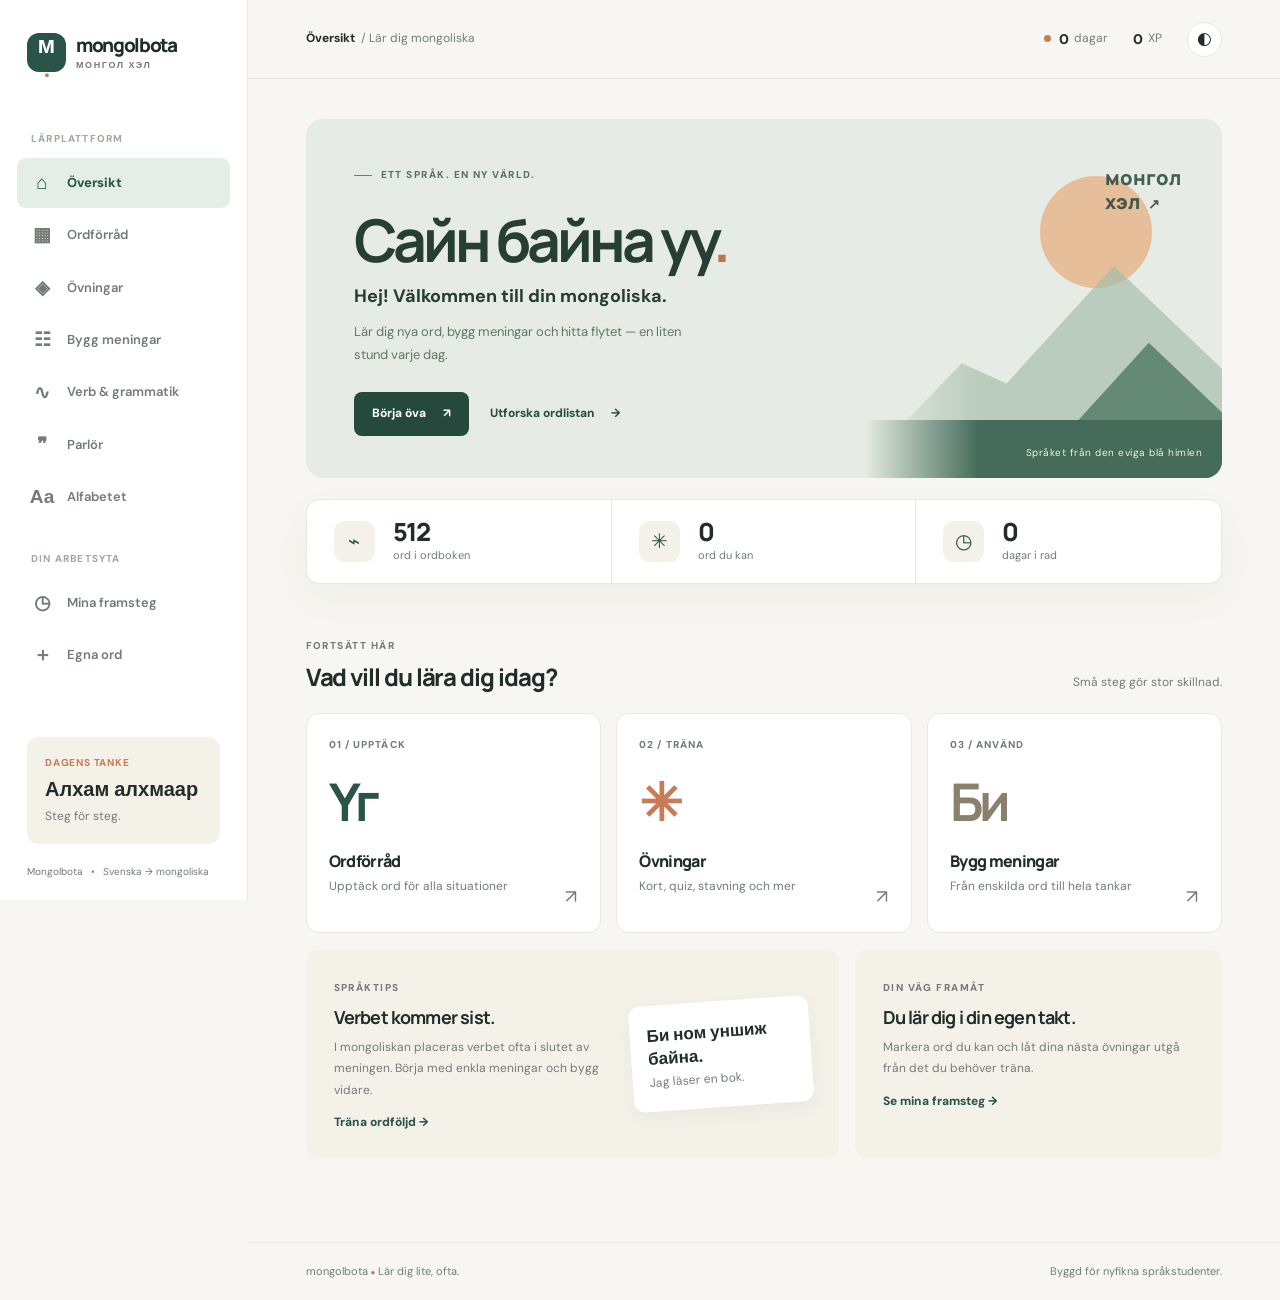
==== commit 7b997560: "Add files via upload" ====
--- a/index.html
+++ b/index.html
@@ -1,1061 +1,117 @@
-<!DOCTYPE html>
+<!doctype html>
 <html lang="sv">
 <head>
-<meta charset="UTF-8">
-<meta name="viewport" content="width=device-width, initial-scale=1, viewport-fit=cover">
-<title>Mongolbota</title>
-<link rel="preconnect" href="https://fonts.googleapis.com">
-<link rel="preconnect" href="https://fonts.gstatic.com" crossorigin>
-<link rel="stylesheet" href="https://fonts.googleapis.com/css2?family=IBM+Plex+Mono:wght@400;500&family=IBM+Plex+Sans:wght@400;500;600&family=Literata:opsz,wght@7..72,400;7..72,600;7..72,700&display=swap">
-<style>
-/* Layout: a working app. Narrow top bar + tab strip, content column max 1080px.
-   The open sky (хөх тэнгэр) gives the blue; felt-white ground; suffixes always shown in blue. */
-:root {
-  --bg: #F3F5F8;
-  --surface: #FFFFFF;
-  --sunk: #E9EDF2;
-  --ink: #142030;
-  --muted: #586577;
-  --line: #D9DFE7;
-  --accent: #1C4E9E;
-  --accent-soft: #E3EBF7;
-  --on-accent: #FFFFFF;
-  --good: #2C7A4B;
-  --good-soft: #E2F1E7;
-  --bad: #B23A48;
-  --bad-soft: #F8E4E6;
-  --display: "Literata", "PT Serif", Georgia, serif;
-  --body: "IBM Plex Sans", "Segoe UI", system-ui, sans-serif;
-  --mono: "IBM Plex Mono", ui-monospace, Menlo, monospace;
-  --r: 6px;
-}
-@media (prefers-color-scheme: dark) {
-  :root:not([data-theme="light"]) {
-    --bg: #0E141C; --surface: #151D28; --sunk: #1B2533; --ink: #E5EAF1; --muted: #95A1B2;
-    --line: #273345; --accent: #82A8EC; --accent-soft: #1E2D47; --on-accent: #0E141C;
-    --good: #6CC08E; --good-soft: #17301F; --bad: #E77E8A; --bad-soft: #3A1C22; color-scheme: dark;
-  }
-}
-:root[data-theme="dark"] {
-  --bg: #0E141C; --surface: #151D28; --sunk: #1B2533; --ink: #E5EAF1; --muted: #95A1B2;
-  --line: #273345; --accent: #82A8EC; --accent-soft: #1E2D47; --on-accent: #0E141C;
-  --good: #6CC08E; --good-soft: #17301F; --bad: #E77E8A; --bad-soft: #3A1C22; color-scheme: dark;
-}
-* { box-sizing: border-box; }
-[hidden] { display: none !important; }
-html { -webkit-text-size-adjust: 100%; }
-body { margin: 0; }
-img { max-width: 100%; }
-body { background: var(--bg); color: var(--ink); font-family: var(--body); font-size: 15px; line-height: 1.5; }
-button, input, select, textarea { font: inherit; color: inherit; }
-button { cursor: pointer; }
-:focus-visible { outline: 2px solid var(--accent); outline-offset: 2px; }
-h1, h2, h3 { font-family: var(--display); font-weight: 600; text-wrap: balance; margin: 0; letter-spacing: -0.01em; }
-p { margin: 0; }
-
-/* top bar */
-.top { position: sticky; top: env(safe-area-inset-top, 0px); z-index: 10; background: var(--bg); border-bottom: 1px solid var(--line); }
-.top-in { max-width: 1080px; margin: 0 auto; padding-inline: 16px; }
-.bar { display: flex; align-items: center; justify-content: space-between; gap: 12px; padding-block: 12px 6px; }
-.brand { display: flex; align-items: baseline; gap: 10px; }
-.brand b { font-family: var(--display); font-size: 21px; font-weight: 700; }
-.brand span { font-family: var(--display); color: var(--muted); font-size: 14px; }
-.stats { display: flex; gap: 14px; font-size: 13px; color: var(--muted); font-variant-numeric: tabular-nums; }
-.stats strong { color: var(--ink); font-weight: 600; }
-.tabs { display: flex; gap: 2px; overflow-x: auto; scrollbar-width: none; margin-inline: -4px; }
-.tabs::-webkit-scrollbar { display: none; }
-.tab { border: 0; background: none; padding: 10px 12px; font-size: 14px; color: var(--muted); border-bottom: 2px solid transparent; white-space: nowrap; }
-.tab:hover { color: var(--ink); }
-.tab[aria-selected="true"] { color: var(--ink); border-bottom-color: var(--accent); font-weight: 600; }
-
-main { max-width: 1080px; margin: 0 auto; padding-inline: 16px; padding-block: 28px 64px; }
-.view { display: grid; gap: 22px; }
-.eyebrow { font-size: 12px; text-transform: uppercase; letter-spacing: 0.08em; color: var(--muted); font-weight: 500; }
-.lede { color: var(--muted); max-width: 62ch; }
-.head { display: grid; gap: 6px; }
-.head h1 { font-size: clamp(26px, 4vw, 34px); }
-.head h2 { font-size: 24px; }
-
-.panel { background: var(--surface); border: 1px solid var(--line); border-radius: var(--r); padding: 20px; min-width: 0; }
-.row { display: flex; flex-wrap: wrap; gap: 8px; align-items: center; }
-.between { justify-content: space-between; }
-.chip { border: 1px solid var(--line); background: var(--surface); padding: 5px 11px; border-radius: 999px; font-size: 13px; color: var(--muted); }
-.chip:hover { color: var(--ink); border-color: var(--muted); }
-.chip[aria-pressed="true"] { background: var(--ink); color: var(--bg); border-color: var(--ink); }
-.btn { border: 1px solid var(--accent); background: var(--accent); color: var(--on-accent); padding: 8px 16px; border-radius: var(--r); font-weight: 500; font-size: 14px; }
-.btn:hover { filter: brightness(1.08); }
-.btn.ghost { background: transparent; color: var(--ink); border-color: var(--line); }
-.btn.ghost:hover { border-color: var(--muted); }
-.btn:disabled { opacity: .5; cursor: default; }
-input[type=text], input[type=search], select, textarea { background: var(--surface); border: 1px solid var(--line); border-radius: var(--r); padding: 8px 10px; min-width: 0; }
-input:focus, select:focus, textarea:focus { outline: none; border-color: var(--accent); }
-.mn { font-family: var(--display); }
-.tr { font-family: var(--mono); font-size: 13px; color: var(--muted); }
-.sfx { color: var(--accent); font-weight: 700; }
-.note { font-size: 13px; color: var(--muted); }
-.ok { color: var(--good); } .no { color: var(--bad); }
-.feedback { min-height: 22px; font-size: 14px; font-weight: 500; }
-
-/* vocab */
-.vocab-tools { display: grid; grid-template-columns: 1fr minmax(180px, 260px); gap: 12px; align-items: start; }
-.vocab-tools .row { overflow-x: auto; flex-wrap: nowrap; padding-bottom: 4px; scrollbar-width: thin; }
-.chip { flex-shrink: 0; }
-.count { font-size: 13px; color: var(--muted); font-variant-numeric: tabular-nums; }
-.words { display: grid; grid-template-columns: repeat(auto-fill, minmax(210px, 1fr)); gap: 1px; background: var(--line); border: 1px solid var(--line); border-radius: var(--r); overflow: hidden; }
-.word { background: var(--surface); padding: 14px 16px; display: grid; gap: 2px; align-content: start; min-width: 0; }
-.word .mn { font-size: 21px; line-height: 1.25; overflow-wrap: anywhere; }
-.word .sv { font-size: 14px; margin-top: 4px; }
-.word .meta { display: flex; justify-content: space-between; align-items: center; gap: 6px; font-size: 11px; color: var(--muted); text-transform: uppercase; letter-spacing: .06em; }
-.own { color: var(--accent); }
-.speak { border: 0; background: none; color: var(--muted); padding: 2px 4px; font-size: 15px; }
-.speak:hover { color: var(--accent); }
-
-/* verbs */
-.verb-layout { display: grid; grid-template-columns: 230px 1fr; gap: 20px; align-items: start; }
-.verb-list { display: grid; gap: 1px; max-height: 560px; overflow-y: auto; border: 1px solid var(--line); border-radius: var(--r); background: var(--line); }
-.verb-list button { border: 0; background: var(--surface); text-align: left; padding: 9px 12px; display: flex; justify-content: space-between; gap: 8px; }
-.verb-list button:hover { background: var(--sunk); }
-.verb-list button[aria-current="true"] { background: var(--accent-soft); }
-.verb-list .mn { font-size: 16px; }
-.verb-list small { color: var(--muted); font-size: 12px; }
-.verb-title { display: flex; flex-wrap: wrap; align-items: baseline; gap: 6px 14px; }
-.verb-title .mn { font-size: 40px; font-weight: 600; line-height: 1.1; }
-.harmony { display: inline-flex; gap: 6px; align-items: center; font-size: 13px; color: var(--muted); }
-.harmony b { font-family: var(--display); color: var(--accent); font-size: 16px; }
-
-.timeline { position: relative; display: grid; grid-template-columns: repeat(3, 1fr); gap: 12px; padding-top: 30px; }
-.timeline::before { content: ""; position: absolute; left: 0; right: 0; top: 12px; height: 2px; background: var(--line); }
-.tl-col { position: relative; display: grid; gap: 10px; align-content: start; }
-.tl-col::before { content: ""; position: absolute; top: -23px; left: 0; width: 10px; height: 10px; border-radius: 50%; background: var(--surface); border: 2px solid var(--muted); }
-.tl-col.now::before { background: var(--accent); border-color: var(--accent); }
-.tl-label { position: absolute; top: -30px; left: 16px; font-size: 12px; text-transform: uppercase; letter-spacing: .07em; color: var(--muted); }
-.form { border: 1px solid var(--line); border-radius: var(--r); padding: 10px 12px; background: var(--bg); display: grid; gap: 1px; }
-.form .mn { font-size: 22px; line-height: 1.25; overflow-wrap: anywhere; }
-.form .what { font-size: 12px; color: var(--muted); }
-.form .sv { font-size: 14px; }
-.neg-row { display: grid; grid-template-columns: repeat(auto-fit, minmax(200px, 1fr)); gap: 12px; }
-
-.rules { width: 100%; border-collapse: collapse; font-size: 14px; }
-.rules th, .rules td { text-align: left; padding: 8px 10px; border-bottom: 1px solid var(--line); white-space: nowrap; }
-.rules th { font-size: 12px; font-weight: 500; color: var(--muted); text-transform: uppercase; letter-spacing: .06em; }
-.rules td.mn { font-size: 17px; }
-.scroll-x { overflow-x: auto; }
-
-.quiz-frame { font-family: var(--display); font-size: clamp(22px, 3.4vw, 30px); line-height: 1.35; overflow-wrap: anywhere; }
-.blank { display: inline-block; min-width: 4.5em; border-bottom: 2px solid var(--accent); text-align: center; color: var(--accent); }
-.options { display: grid; grid-template-columns: repeat(auto-fit, minmax(150px, 1fr)); gap: 8px; }
-.opt { border: 1px solid var(--line); background: var(--surface); padding: 10px; border-radius: var(--r); font-family: var(--display); font-size: 18px; }
-.opt:hover { border-color: var(--accent); }
-.opt.right { background: var(--good-soft); border-color: var(--good); color: var(--good); }
-.opt.wrong { background: var(--bad-soft); border-color: var(--bad); color: var(--bad); }
-
-/* builder */
-.target { font-size: 20px; font-family: var(--display); }
-.answer { min-height: 64px; border: 1px dashed var(--line); border-radius: var(--r); padding: 10px; display: flex; flex-wrap: wrap; gap: 8px; align-items: center; background: var(--bg); }
-.answer.right { border-style: solid; border-color: var(--good); background: var(--good-soft); }
-.answer.wrong { border-style: solid; border-color: var(--bad); }
-.token { border: 1px solid var(--line); background: var(--surface); border-radius: var(--r); padding: 7px 13px; font-family: var(--display); font-size: 18px; }
-.token:hover { border-color: var(--accent); }
-.answer .token { background: var(--ink); color: var(--bg); border-color: var(--ink); }
-.placeholder { color: var(--muted); font-size: 14px; }
-.progress { height: 3px; background: var(--sunk); border-radius: 2px; overflow: hidden; }
-.progress i { display: block; height: 100%; background: var(--accent); width: 0; transition: width .3s; }
-
-/* practice */
-.seg { display: inline-flex; border: 1px solid var(--line); border-radius: var(--r); overflow: hidden; }
-.seg button { border: 0; background: var(--surface); padding: 7px 14px; font-size: 14px; color: var(--muted); }
-.seg button + button { border-left: 1px solid var(--line); }
-.seg button[aria-pressed="true"] { background: var(--ink); color: var(--bg); }
-.card { min-height: 220px; display: grid; place-items: center; text-align: center; gap: 8px; border: 1px solid var(--line); border-radius: var(--r); background: var(--surface); padding: 28px 16px; cursor: pointer; }
-.card .mn { font-size: clamp(30px, 6vw, 46px); line-height: 1.2; overflow-wrap: anywhere; }
-.card .back { font-size: 20px; }
-.kbd { display: grid; gap: 5px; }
-.kbd-row { display: flex; gap: 5px; justify-content: center; }
-.key { flex: 1 1 0; max-width: 46px; min-width: 0; padding: 9px 0; border: 1px solid var(--line); background: var(--surface); border-radius: 4px; font-family: var(--display); font-size: 17px; }
-.key:hover { border-color: var(--accent); }
-.key.wide { max-width: 120px; flex-grow: 3; font-family: var(--body); font-size: 13px; }
-.key.special { color: var(--accent); font-weight: 700; }
-.spell-input { width: 100%; font-family: var(--display); font-size: 26px; text-align: center; padding: 12px; }
-.match { display: grid; grid-template-columns: 1fr 1fr; gap: 10px; }
-.match-col { display: grid; gap: 8px; align-content: start; min-width: 0; }
-.pair { border: 1px solid var(--line); background: var(--surface); border-radius: var(--r); padding: 11px 12px; text-align: left; overflow-wrap: anywhere; }
-.pair.mn { font-size: 19px; }
-.pair.sel { border-color: var(--accent); background: var(--accent-soft); }
-.pair.done { border-color: var(--good); background: var(--good-soft); color: var(--good); pointer-events: none; opacity: .75; }
-.pair.miss { border-color: var(--bad); }
-
-/* alphabet */
-.alpha { display: grid; grid-template-columns: repeat(auto-fill, minmax(92px, 1fr)); gap: 1px; background: var(--line); border: 1px solid var(--line); border-radius: var(--r); overflow: hidden; }
-.letter { background: var(--surface); padding: 12px 10px; display: grid; gap: 2px; }
-.letter .mn { font-size: 26px; line-height: 1; }
-.letter.mark .mn { color: var(--accent); }
-.letter small { font-size: 12px; color: var(--muted); }
-.facts { display: grid; grid-template-columns: repeat(auto-fit, minmax(240px, 1fr)); gap: 14px; }
-.facts .panel { display: grid; gap: 6px; align-content: start; }
-.facts h3 { font-size: 18px; }
-.facts p { font-size: 14px; color: var(--muted); }
-
-/* add words */
-.grid2 { display: grid; grid-template-columns: 1fr 1fr; gap: 16px; align-items: start; }
-.field { display: grid; gap: 4px; }
-.field label { font-size: 13px; color: var(--muted); }
-.form-grid { display: grid; grid-template-columns: 1fr 1fr; gap: 10px; }
-.gen-list { display: grid; gap: 1px; background: var(--line); border: 1px solid var(--line); border-radius: var(--r); overflow: hidden; }
-.gen-item { background: var(--surface); display: flex; gap: 10px; align-items: center; padding: 8px 12px; }
-.gen-item .mn { font-size: 18px; }
-.gen-item span { flex: 1; min-width: 0; }
-.own-list { display: grid; gap: 1px; background: var(--line); border: 1px solid var(--line); border-radius: var(--r); overflow: hidden; max-height: 360px; overflow-y: auto; }
-.own-item { background: var(--surface); display: flex; justify-content: space-between; gap: 10px; align-items: center; padding: 8px 12px; }
-.own-item div { min-width: 0; }
-.x { border: 0; background: none; color: var(--muted); font-size: 13px; padding: 4px 6px; }
-.x:hover { color: var(--bad); }
-.status { font-size: 13px; color: var(--muted); }
-textarea { width: 100%; font-family: var(--mono); font-size: 13px; }
-
-.toast { position: fixed; left: 50%; bottom: calc(20px + env(safe-area-inset-bottom, 0px)); transform: translateX(-50%); background: var(--ink); color: var(--bg); padding: 9px 16px; border-radius: var(--r); font-size: 14px; z-index: 20; max-width: calc(100% - 32px); }
-
-
-/* parlör */
-.p-tools { display: grid; grid-template-columns: 1fr auto; gap: 12px; align-items: center; }
-.p-jump { display: flex; gap: 6px; overflow-x: auto; scrollbar-width: thin; padding-bottom: 4px; }
-.p-sec { display: grid; gap: 12px; scroll-margin-top: 120px; }
-.p-sec h2 { font-size: 22px; }
-.p-sec h3 { font-size: 17px; margin-top: 6px; }
-.p-table { border: 1px solid var(--line); border-radius: var(--r); background: var(--surface); overflow: hidden; }
-.p-row { display: grid; grid-template-columns: minmax(0, 1fr) minmax(0, 1.2fr) minmax(0, 1fr); gap: 4px 16px; padding: 10px 14px; border-top: 1px solid var(--line); align-items: baseline; }
-.p-row:first-child { border-top: 0; }
-.p-row.p-head { background: var(--sunk); font-size: 12px; color: var(--muted); text-transform: uppercase; letter-spacing: .06em; padding-block: 7px; }
-.p-row .mn { font-size: 18px; overflow-wrap: anywhere; }
-.p-row .ut { font-family: var(--mono); font-size: 13px; color: var(--muted); overflow-wrap: anywhere; }
-.p-row .sv { overflow-wrap: anywhere; }
-.p-tip { font-size: 14px; color: var(--muted); border-left: 2px solid var(--accent); padding-left: 12px; max-width: 70ch; }
-.p-list { margin: 0; padding-left: 20px; display: grid; gap: 4px; color: var(--ink); max-width: 70ch; }
-.p-test .p-row:not(.p-head) .hideable { filter: blur(6px); cursor: pointer; user-select: none; }
-.p-test .p-row.show .hideable { filter: none; }
-@media (max-width: 640px) {
-  .p-tools { grid-template-columns: 1fr; }
-  .p-row { grid-template-columns: 1fr; gap: 2px; }
-  .p-row.p-head { display: none; }
-  .p-row .sv { font-size: 13px; color: var(--muted); order: 3; }
-}
-
-@media (max-width: 760px) {
-  .verb-layout, .grid2, .vocab-tools { grid-template-columns: 1fr; }
-  .verb-list { max-height: none; grid-auto-flow: column; grid-auto-columns: max-content; overflow-x: auto; }
-  .timeline { grid-template-columns: 1fr; padding-top: 0; padding-left: 22px; }
-  .timeline::before { left: 4px; right: auto; top: 0; bottom: 0; width: 2px; height: auto; }
-  .tl-col { padding-top: 22px; }
-  .tl-col::before { top: 4px; left: -23px; }
-  .tl-label { top: 0; left: 0; }
-  .form-grid { grid-template-columns: 1fr; }
-  .panel { padding: 16px; }
-}
-@media (prefers-reduced-motion: reduce) { * { transition: none !important; } }
-</style>
+  <meta charset="utf-8">
+  <meta name="viewport" content="width=device-width, initial-scale=1, viewport-fit=cover">
+  <meta name="theme-color" content="#f7f6f2">
+  <meta name="description" content="Lär dig mongoliska på svenska. Ordförråd, användbara fraser, grammatik och interaktiva övningar.">
+  <title>Mongolbota — Lär dig mongoliska</title>
+  <link rel="preconnect" href="https://fonts.googleapis.com">
+  <link rel="preconnect" href="https://fonts.gstatic.com" crossorigin>
+  <link href="https://fonts.googleapis.com/css2?family=DM+Sans:wght@400;500;600;700&family=Manrope:wght@400;500;600;700;800&display=swap" rel="stylesheet">
+  <link rel="stylesheet" href="style.css">
+  <script src="data.js" defer></script>
+  <script src="app.js" defer></script>
 </head>
 <body>
-
-
-<header class="top">
-  <div class="top-in">
-    <div class="bar">
-      <div class="brand"><b>Mongolbota</b><span>монгол хэл</span></div>
-      <div class="stats">
-        <span title="Dagar i rad"><strong id="streak">1</strong> dag i rad</span>
-        <span title="Poäng"><strong id="xp">0</strong> XP</span>
+  <div class="shell">
+    <aside class="sidebar" aria-label="Huvudmeny">
+      <a class="logo" href="#hem" aria-label="Mongolbota, till startsidan">
+        <span class="logo-mark" aria-hidden="true">м<span>.</span></span>
+        <span><strong>mongolbota</strong><small>МОНГОЛ ХЭЛ</small></span>
+      </a>
+      <p class="nav-caption">LÄRPLATTFORM</p>
+      <nav class="nav" id="nav">
+        <button data-page="hem" class="nav-link active"><span class="nav-ic">⌂</span> Översikt</button>
+        <button data-page="ord" class="nav-link"><span class="nav-ic">▦</span> Ordförråd</button>
+        <button data-page="ova" class="nav-link"><span class="nav-ic">◈</span> Övningar</button>
+        <button data-page="meningar" class="nav-link"><span class="nav-ic">☷</span> Bygg meningar</button>
+        <button data-page="verb" class="nav-link"><span class="nav-ic">∿</span> Verb & grammatik</button>
+        <button data-page="parlor" class="nav-link"><span class="nav-ic">❞</span> Parlör</button>
+        <button data-page="alfabet" class="nav-link"><span class="nav-ic">Аа</span> Alfabetet</button>
+      </nav>
+      <p class="nav-caption nav-caption-second">DIN ARBETSYTA</p>
+      <nav class="nav">
+        <button data-page="framsteg" class="nav-link"><span class="nav-ic">◷</span> Mina framsteg</button>
+        <button data-page="minaord" class="nav-link"><span class="nav-ic">＋</span> Egna ord</button>
+      </nav>
+      <div class="sidebar-bottom">
+        <div class="side-note"><span class="side-note-label">Dagens tanke</span><span class="side-note-mn">Алхам алхмаар</span><span>Steg för steg.</span></div>
+        <span class="edition">Mongolbota <span>•</span> Svenska → mongoliska</span>
       </div>
+    </aside>
+    <div class="main-column">
+      <header class="topbar">
+        <div class="crumb"><span class="crumb-mobile">mongolbota</span><span id="current-location">Översikt</span><span class="crumb-soft">/ Lär dig mongoliska</span></div>
+        <div class="top-tools"><span class="top-stat" title="Din dagliga studieaktivitet"><span class="stat-dot"></span><strong id="top-streak">0</strong> dagar</span><span class="top-stat xp-label"><strong id="top-xp">0</strong> XP</span><button class="round-icon" id="theme-btn" title="Växla ljust och mörkt läge" aria-label="Växla färgtema">◐</button></div>
+      </header>
+      <main id="app-main">
+        <section class="page" id="page-hem">
+          <div class="hero">
+            <div class="hero-text"><span class="eyebrow hero-kicker"><span class="mini-line"></span> ETT SPRÅK. EN NY VÄRLD.</span><h1>Сайн байна уу<span class="hero-dot">.</span></h1><p class="hero-translation">Hej! Välkommen till din mongoliska.</p><p class="hero-desc">Lär dig nya ord, bygg meningar och hitta flytet — en liten stund varje dag.</p><div class="hero-actions"><button class="button dark" data-go="ova">Börja öva <span>↗</span></button><button class="button hero-secondary" data-go="ord">Utforska ordlistan <span>→</span></button></div></div>
+            <div class="hero-art" aria-hidden="true"><div class="sun"></div><div class="mount mountain-back"></div><div class="mount mountain-front"></div><div class="ground"></div><div class="hero-script">монгол<br>хэл<span>↗</span></div><div class="art-caption">Språket från den eviga blå himlen</div></div>
+          </div>
+          <div class="quick-stats" id="home-stats"></div>
+          <div class="section-row"><div><span class="eyebrow">FORTSÄTT HÄR</span><h2>Vad vill du lära dig idag?</h2></div><span class="section-hint">Små steg gör stor skillnad.</span></div>
+          <div class="learning-grid">
+            <button class="learning-card" data-go="ord"><span class="tile-number">01 / UPPTÄCK</span><span class="tile-symbol glyph">Үг</span><span class="tile-copy"><strong>Ordförråd</strong><span>Upptäck ord för alla situationer</span></span><span class="tile-arrow">↗</span></button>
+            <button class="learning-card" data-go="ova"><span class="tile-number">02 / TRÄNA</span><span class="tile-symbol">✳</span><span class="tile-copy"><strong>Övningar</strong><span>Kort, quiz, stavning och mer</span></span><span class="tile-arrow">↗</span></button>
+            <button class="learning-card" data-go="meningar"><span class="tile-number">03 / ANVÄND</span><span class="tile-symbol glyph">Би</span><span class="tile-copy"><strong>Bygg meningar</strong><span>Från enskilda ord till hela tankar</span></span><span class="tile-arrow">↗</span></button>
+          </div>
+          <div class="home-bottom"><div class="home-tip"><div><span class="eyebrow">SPRÅKTIPS</span><h3>Verbet kommer sist.</h3><p>I mongoliskan placeras verbet ofta i slutet av meningen. Börja med enkla meningar och bygg vidare.</p><button class="link-button" data-go="meningar">Träna ordföljd <span>→</span></button></div><div class="tip-example"><span>Би ном уншиж байна.</span><small>Jag läser en bok.</small></div></div><div class="home-guide"><span class="eyebrow">DIN VÄG FRAMÅT</span><h3>Du lär dig i din egen takt.</h3><p>Markera ord du kan och låt dina nästa övningar utgå från det du behöver träna.</p><button class="link-button" data-go="framsteg">Se mina framsteg <span>→</span></button></div></div>
+        </section>
+        <section class="page" id="page-ord" hidden>
+          <div class="page-heading"><span class="eyebrow">ORD & BETYDELSE</span><h1>Utforska ordförrådet<span class="period">.</span></h1><p>Från de första hälsningsfraserna till användbara vardagsord. Sök och välj ett ämne.</p></div>
+          <div class="word-toolbar"><div class="search-wrap"><span>⌕</span><input type="search" id="word-search" aria-label="Sök ord" placeholder="Sök på svenska, mongoliska eller latin…"></div><select id="word-sort" aria-label="Sortering"><option value="category">Sortera: Kategori</option><option value="az">Mongoliska A–Ö</option><option value="sv">Svenska A–Ö</option></select><button class="button outline" data-go="minaord">+ Lägg till</button></div>
+          <div class="filter-strip" id="word-categories"></div><div class="list-meta"><span id="word-count"></span><button class="text-control" id="word-only-saved" aria-pressed="false">☆ Endast sparade</button></div>
+          <div class="word-grid" id="word-grid"></div><div class="pagination" id="word-pagination"></div>
+        </section>
+        <section class="page" id="page-ova" hidden>
+          <div class="page-heading"><span class="eyebrow">INTERAKTIV TRÄNING</span><h1>Öva på ditt sätt<span class="period">.</span></h1><p>Alla ord kan förekomma i övningarna. Välj en aktivitet och låt orden komma tillbaka tills de sitter.</p></div>
+          <div class="mode-grid" id="mode-grid">
+            <button class="mode-tile active" data-mode="kort"><span class="mode-graphic">▤</span><b>Ordkort</b><small>Vänd och repetera</small></button>
+            <button class="mode-tile" data-mode="quiz"><span class="mode-graphic">◈</span><b>Flervalsquiz</b><small>Välj rätt översättning</small></button>
+            <button class="mode-tile" data-mode="stava"><span class="mode-graphic">Аа</span><b>Stava</b><small>Skriv med kyrilliska</small></button>
+            <button class="mode-tile" data-mode="para"><span class="mode-graphic">⇄</span><b>Para ihop</b><small>Hitta rätt par</small></button>
+          </div>
+          <div class="practice-controls"><label for="practice-category">Träna ämne</label><select id="practice-category"></select><label class="switch-label"><input type="checkbox" id="practice-saved"> Bara sparade ord</label><span class="muted" id="practice-pool-size"></span></div>
+          <div class="exercise-card" id="practice-stage" aria-live="polite"></div>
+        </section>
+        <section class="page" id="page-meningar" hidden>
+          <div class="page-heading"><span class="eyebrow">SPRÅK I PRAKTIKEN</span><h1>Bygg meningar<span class="period">.</span></h1><p>Lär dig ordföljd med riktiga vardagsmeningar, eller använd <em>hela ditt ordförråd</em> i strukturerade meningar.</p></div>
+          <div class="sentence-tabs" id="sentence-tabs"><button data-sentmode="vardag" class="selected">Vardagliga meningar</button><button data-sentmode="ordbank">Hela ordförrådet</button></div>
+          <div class="practice-controls" id="sentence-filters"><label for="sentence-category">Välj innehåll</label><select id="sentence-category"></select><span class="muted" id="sentence-coverage"></span></div>
+          <div class="exercise-card sentence-stage"><div class="exercise-top"><span class="eyebrow" id="sent-type">ÖVNING 01</span><span class="muted" id="sent-step"></span></div><div class="thin-progress"><span id="sent-progress"></span></div><p class="prompt-label" id="sent-prompt-label">Bygg meningen på mongoliska</p><h2 class="sentence-question" id="sent-question"></h2><div class="answer-area" id="sent-answer"></div><p class="prompt-label">Välj orden i rätt ordning</p><div class="token-bank" id="sent-bank"></div><div id="sent-feedback" class="feedback"></div><p id="sent-note" class="muted"></p><div class="exercise-footer"><button class="button outline" id="sent-reset">Börja om</button><button class="button subtle" id="sent-skip">Hoppa över</button><button class="button dark push-right" id="sent-check">Kontrollera →</button></div></div>
+        </section>
+        <section class="page" id="page-verb" hidden>
+          <div class="page-heading"><span class="eyebrow">FÖRSTÅ SPRÅKET</span><h1>Verb & grammatik<span class="period">.</span></h1><p>Utforska hur mongoliska verb ändras med tiden, och testa om du kan välja rätt form.</p></div>
+          <div class="grammar-grid"><div class="grammar-pick"><div class="eyebrow">VÄLJ ETT VERB</div><div id="verb-list" class="grammar-list"></div></div><div class="grammar-content"><div class="verb-intro" id="verb-title"></div><div class="verb-form-grid" id="verb-forms"></div><div id="verb-note" class="call-note"></div></div></div>
+          <div class="exercise-card grammar-quiz"><div class="exercise-top"><div><span class="eyebrow">SNABBÖVNING</span><h2>Vilken verbform passar?</h2></div><button class="button outline" id="verb-next">Ny fråga ↗</button></div><div class="grammar-question" id="verb-question"></div><div class="option-grid" id="verb-options"></div><div id="verb-feedback" class="feedback" aria-live="polite"></div></div>
+          <details class="grammar-info"><summary>Vokalharmoni – en snabbguide</summary><p>Ändelser anpassas efter vokalerna i ordets stam. I verböversikten ser du exempel på hur varje ord förändras. Vissa verb har oregelbundna eller anpassade stammar.</p><p>Exempel: <span class="mn">явсан</span> (åkte), <span class="mn">идсэн</span> (åt), <span class="mn">өгсөн</span> (gav).</p></details>
+        </section>
+        <section class="page" id="page-parlor" hidden>
+          <div class="page-heading"><span class="eyebrow">FÖR RESAN OCH VARDAGEN</span><h1>Din mongoliska parlör<span class="period">.</span></h1><p>Fraser för vardag, shopping, resor och möten. Använd ögonikonen för att öva utan facit.</p></div>
+          <div class="word-toolbar"><div class="search-wrap"><span>⌕</span><input id="phrase-search" type="search" placeholder="Sök efter en fras…" aria-label="Sök fraser"></div><label class="switch-label reveal-check"><input id="phrase-hide" type="checkbox"> Dölj mongoliskan</label></div><div class="phrase-jump" id="phrase-jump"></div><div id="phrase-list" class="phrase-sections"></div>
+        </section>
+        <section class="page" id="page-alfabet" hidden>
+          <div class="page-heading"><span class="eyebrow">BÖRJA FRÅN GRUNDEN</span><h1>Lär dig alfabetet<span class="period">.</span></h1><p>Mongolisk kyrilliska har 35 bokstäver, inklusive Ө och Ү. Klicka på en bokstav för att se hur den används.</p></div>
+          <div class="alphabet-intro"><div><span class="eyebrow">KÄNN IGEN TECKNEN</span><h2>А Б В Г Д <span>Ө Ү</span></h2><p>Vissa bokstäver ser bekanta ut men kan låta annorlunda än på svenska. Uttalsguiden är ungefärlig.</p></div><div class="alphabet-count"><strong>35</strong><span>bokstäver</span></div></div><div class="alphabet-grid" id="alphabet-grid"></div><div class="alphabet-detail" id="alphabet-detail"></div>
+        </section>
+        <section class="page" id="page-framsteg" hidden>
+          <div class="page-heading"><span class="eyebrow">DIN UTVECKLING</span><h1>Mina framsteg<span class="period">.</span></h1><p>Du samlar erfarenhet genom att öva och kan markera vilka ord du redan behärskar. Sparas i den här webbläsaren.</p></div>
+          <div class="progress-cards" id="progress-cards"></div><div class="dashboard-split"><div class="box"><span class="eyebrow">ORD I DIN BANK</span><h2>Det du kan växer.</h2><div class="large-meter"><span id="progress-fill"></span></div><p class="muted" id="progress-caption"></p><button class="button dark" data-go="ova">Fortsätt träna →</button></div><div class="box"><span class="eyebrow">SPARAD INFORMATION</span><h2>Dina övningar stannar här.</h2><p>XP, dagar i rad och ord du markerat som kända sparas lokalt. Dina egna ord kan exporteras till en JSON-fil som säkerhetskopia.</p><button class="button outline" id="progress-export">Exportera egna ord ↓</button><button class="text-control reset-link" id="progress-reset">Nollställ XP och inlärda ord</button></div></div>
+        </section>
+        <section class="page" id="page-minaord" hidden>
+          <div class="page-heading"><span class="eyebrow">ANPASSA LÄRPLATTFORMEN</span><h1>Egna ord<span class="period">.</span></h1><p>Fyll på med ord och fraser som du själv vill lära dig. De kommer automatiskt med i samtliga ordövningar och i meningsövningarna med hela ordförrådet.</p></div>
+          <div class="edit-grid"><div class="box"><span class="eyebrow">ETT ORD I TAGET</span><h2>Lägg till ett ord</h2><form id="word-form" class="add-form"><label>Mongoliska (kyrilliska)<input id="new-mn" required maxlength="90" placeholder="Жишээ нь: Хайр" autocomplete="off"></label><label>Svensk översättning<input id="new-sv" required maxlength="150" placeholder="T.ex. kärlek" autocomplete="off"></label><label>Kategori<input id="new-cat" list="category-suggestions" placeholder="Välj eller skriv eget ämne" maxlength="48" autocomplete="off"></label><datalist id="category-suggestions"></datalist><label>Anteckning (valfritt)<input id="new-note" maxlength="250" placeholder="T.ex. användning eller uttal"></label><button type="submit" class="button dark">Spara ord →</button></form></div><div class="box"><span class="eyebrow">FLERA ORD PÅ EN GÅNG</span><h2>Importera JSON</h2><p>Du kan importera en lista med samma format som <code>words.json</code>. Dubbletter hoppas över. Inget konto behövs.</p><textarea id="json-input" rows="8" spellcheck="false" aria-label="Klistra in JSON" placeholder='[{"mn":"Морь","sv":"Häst","cat":"Djur"}]'></textarea><div class="button-row"><button id="json-import" class="button outline">Importera ord</button><button id="words-export" class="button subtle">Exportera egna ↓</button></div><p class="muted">Vid publicering kan du även redigera <code>words.json</code> för att ändra grundlistan.</p></div></div>
+          <div class="box own-box"><div class="section-row compact"><div><span class="eyebrow">SPARADE I WEBBLÄSAREN</span><h2>Mina tillagda ord</h2></div><span class="muted" id="own-count">0 ord</span></div><div id="own-list"></div></div>
+        </section>
+      </main>
+      <footer class="footer"><span>mongolbota <span class="footer-dot">●</span> Lär dig lite, ofta.</span><span>Byggd för nyfikna språkstudenter.</span></footer>
     </div>
-    <nav class="tabs" role="tablist" id="tabs">
-      <button class="tab" role="tab" data-tab="ord" aria-selected="true">Ordbok</button>
-      <button class="tab" role="tab" data-tab="parlor">Parlör</button>
-      <button class="tab" role="tab" data-tab="verb">Verb &amp; tider</button>
-      <button class="tab" role="tab" data-tab="meningar">Meningar</button>
-      <button class="tab" role="tab" data-tab="ova">Öva</button>
-      <button class="tab" role="tab" data-tab="alfabet">Alfabet</button>
-      <button class="tab" role="tab" data-tab="nya">Lägg till ord</button>
-    </nav>
   </div>
-</header>
-
-<main>
-  <!-- ORDBOK -->
-  <section class="view" id="view-ord">
-    <div class="head">
-      <span class="eyebrow">Ordbok</span>
-      <h1>Mongoliska ord, sorterade efter ämne</h1>
-      <p class="lede">Varje ord visas med kyrillisk stavning och en latinsk translitterering. Translittereringen följer stavningen, så korta vokaler i slutet av ord uttalas ofta svagare än de skrivs.</p>
-    </div>
-    <div class="vocab-tools">
-      <div class="row" id="cats"></div>
-      <input type="search" id="search" placeholder="Sök på svenska, kyrilliska eller latin">
-    </div>
-    <div class="count" id="count"></div>
-    <div class="words" id="words"></div>
-  </section>
-
-
-  <!-- PARLÖR -->
-  <section class="view" id="view-parlor" hidden>
-    <div class="head">
-      <span class="eyebrow">Parlör för resan</span>
-      <h1>Viktiga mongoliska fraser för turister</h1>
-      <p class="lede">Fraser för hälsningar, mat, shopping, transport, boende och nödsituationer. Uttalet är skrivet för svenskar.</p>
-    </div>
-    <div class="p-tools">
-      <input type="search" id="p-search" placeholder="Sök fras på svenska eller mongoliska">
-      <label class="note"><input type="checkbox" id="p-test"> Testa mig: dölj mongoliskan</label>
-    </div>
-    <div class="p-jump" id="p-jump"></div>
-    <div id="p-body" style="display:grid;gap:32px"></div>
-  </section>
-
-  <!-- VERB -->
-  <section class="view" id="view-verb" hidden>
-    <div class="head">
-      <span class="eyebrow">Grammatik</span>
-      <h1>Så ändras verbet efter tid</h1>
-      <p class="lede">Mongoliska verb byter inte form efter person. <span class="mn">Би иднэ</span>, <span class="mn">чи иднэ</span> och <span class="mn">тэр иднэ</span> är samma form. Det som ändras är ändelsen, och den visar när något händer. Ändelserna är blå.</p>
-    </div>
-    <div class="verb-layout">
-      <div class="verb-list" id="verb-list"></div>
-      <div class="panel" style="display:grid;gap:22px">
-        <div class="verb-title" id="verb-title"></div>
-        <div class="timeline" id="timeline"></div>
-        <div class="neg-row" id="neg-row"></div>
-        <p class="note" id="verb-note"></p>
-      </div>
-    </div>
-
-    <div class="panel" style="display:grid;gap:12px">
-      <h2 style="font-size:20px">Vokalharmoni: varför ändelsen byter vokal</h2>
-      <p class="lede">Ändelsen anpassar sig efter vokalerna i verbets stam. Har stammen <b>а, у</b> eller <b>я</b> blir det a-ändelser. Med <b>о</b> blir det o-ändelser, med <b>ө</b> ö-ändelser, och med <b>э, ү</b> eller bara <b>и</b> blir det e-ändelser.</p>
-      <div class="scroll-x">
-        <table class="rules">
-          <thead><tr><th>Stamvokal</th><th>Vana</th><th>Dåtid</th><th>Nyss</th><th>Framtid</th><th>Exempel</th></tr></thead>
-          <tbody>
-            <tr><td class="mn">а, у, я</td><td class="mn sfx">-даг</td><td class="mn sfx">-сан</td><td class="mn sfx">-лаа</td><td class="mn sfx">-на</td><td class="mn">яв<span class="sfx">сан</span></td></tr>
-            <tr><td class="mn">о</td><td class="mn sfx">-дог</td><td class="mn sfx">-сон</td><td class="mn sfx">-лоо</td><td class="mn sfx">-но</td><td class="mn">сонс<span class="sfx">сон</span></td></tr>
-            <tr><td class="mn">ө</td><td class="mn sfx">-дөг</td><td class="mn sfx">-сөн</td><td class="mn sfx">-лөө</td><td class="mn sfx">-нө</td><td class="mn">өг<span class="sfx">сөн</span></td></tr>
-            <tr><td class="mn">э, ү, и</td><td class="mn sfx">-дэг</td><td class="mn sfx">-сэн</td><td class="mn sfx">-лээ</td><td class="mn sfx">-нэ</td><td class="mn">ид<span class="sfx">сэн</span></td></tr>
-          </tbody>
-        </table>
-      </div>
-    </div>
-
-    <div class="panel" style="display:grid;gap:16px">
-      <div class="row between">
-        <div class="head"><span class="eyebrow">Övning</span><h2 style="font-size:20px">Välj rätt tid</h2></div>
-        <span class="note">Titta på tidsordet: <span class="mn">өчигдөр</span> igår, <span class="mn">одоо</span> nu, <span class="mn">маргааш</span> imorgon, <span class="mn">өдөр бүр</span> varje dag</span>
-      </div>
-      <div class="quiz-frame" id="tq-frame"></div>
-      <p class="note" id="tq-sv"></p>
-      <div class="options" id="tq-options"></div>
-      <div class="row between"><div class="feedback" id="tq-feedback"></div><button class="btn ghost" id="tq-next">Nästa</button></div>
-    </div>
-  </section>
-
-  <!-- MENINGAR -->
-  <section class="view" id="view-meningar" hidden>
-    <div class="head">
-      <span class="eyebrow">Ordföljd</span>
-      <h1>Bygg meningen. Verbet kommer sist.</h1>
-      <p class="lede">Mongoliska följer ordningen subjekt, tid, objekt, verb. Bland orden finns fel tidsformer som lockbete, så du övar både ordföljd och tid.</p>
-    </div>
-    <div class="row" id="tense-filter"></div>
-    <div class="panel" style="display:grid;gap:16px">
-      <div class="row between"><span class="note" id="b-step"></span><span class="note" id="b-tense"></span></div>
-      <div class="progress"><i id="b-prog"></i></div>
-      <div class="target" id="b-target"></div>
-      <div class="answer" id="b-answer"></div>
-      <div class="row" id="b-pool"></div>
-      <div class="feedback" id="b-feedback"></div>
-      <p class="note" id="b-note"></p>
-      <div class="row">
-        <button class="btn" id="b-check">Kontrollera</button>
-        <button class="btn ghost" id="b-clear">Börja om</button>
-        <button class="btn ghost" id="b-skip">Hoppa över</button>
-      </div>
-    </div>
-  </section>
-
-  <!-- ÖVA -->
-  <section class="view" id="view-ova" hidden>
-    <div class="head">
-      <span class="eyebrow">Repetition</span>
-      <h1>Öva på orden</h1>
-    </div>
-    <div class="row between">
-      <div class="seg" id="mode">
-        <button data-mode="kort" aria-pressed="true">Kort</button>
-        <button data-mode="stava" aria-pressed="false">Stava</button>
-        <button data-mode="para" aria-pressed="false">Para ihop</button>
-      </div>
-      <select id="practice-cat" aria-label="Kategori"></select>
-    </div>
-
-    <div id="mode-kort" class="panel" style="display:grid;gap:14px">
-      <div class="row between">
-        <span class="note" id="fc-count"></span>
-        <label class="note"><input type="checkbox" id="fc-dir"> Visa svenska först</label>
-      </div>
-      <div class="card" id="fc-card" tabindex="0" role="button" aria-label="Vänd kortet"></div>
-      <div class="row" style="justify-content:center">
-        <button class="btn ghost" id="fc-again">Igen</button>
-        <button class="btn" id="fc-know">Kunde</button>
-      </div>
-    </div>
-
-    <div id="mode-stava" class="panel" style="display:grid;gap:14px" hidden>
-      <div class="row between">
-        <div><span class="note">Skriv på mongoliska:</span> <b id="sp-sv" style="font-size:18px"></b></div>
-        <div class="row"><button class="btn ghost" id="sp-hint">Ledtråd</button><button class="speak" id="sp-speak" hidden title="Lyssna">🔊</button></div>
-      </div>
-      <p class="tr" id="sp-hint-text"></p>
-      <input type="text" id="sp-input" class="spell-input" autocomplete="off" autocapitalize="off" spellcheck="false" placeholder="…">
-      <div class="kbd" id="kbd"></div>
-      <div class="row between"><div class="feedback" id="sp-feedback"></div><div class="row"><button class="btn ghost" id="sp-skip">Nästa</button><button class="btn" id="sp-check">Kontrollera</button></div></div>
-    </div>
-
-    <div id="mode-para" class="panel" style="display:grid;gap:14px" hidden>
-      <div class="row between"><span class="note">Välj ett mongoliskt ord och sedan den svenska betydelsen.</span><button class="btn ghost" id="m-new">Nya ord</button></div>
-      <div class="match"><div class="match-col" id="m-mn"></div><div class="match-col" id="m-sv"></div></div>
-    </div>
-  </section>
-
-  <!-- ALFABET -->
-  <section class="view" id="view-alfabet" hidden>
-    <div class="head">
-      <span class="eyebrow">Skrift</span>
-      <h1>Det mongoliska kyrilliska alfabetet</h1>
-      <p class="lede">35 bokstäver. Två av dem finns inte i ryskan: <b class="mn">Ө</b> och <b class="mn">Ү</b>. Bokstäverna markerade med blått är de som skiljer mongoliskan från ryskan eller som uttalas på ett eget sätt.</p>
-    </div>
-    <div class="alpha" id="alpha"></div>
-    <div class="facts">
-      <div class="panel"><span class="eyebrow">Två skriftsystem</span><h3 class="mn">Монгол бичиг</h3><p>Den traditionella mongoliska skriften skrivs uppifrån och ned. Kyrilliska har använts sedan 1940-talet, och den klassiska skriften används nu åter allt mer i officiella sammanhang.</p></div>
-      <div class="panel"><span class="eyebrow">Långa vokaler</span><h3 class="mn">ус / уус</h3><p>Dubbla vokaler är långa och ändrar betydelsen. <span class="mn">Ус</span> betyder vatten. Håll vokalen kort, ungefär som "oss".</p></div>
-      <div class="panel"><span class="eyebrow">Hälsningsfras</span><h3 class="mn">Сайн байна уу?</h3><p>Ordagrant "mår du bra?". Svaret är oftast <span class="mn">сайн</span>, bra, följt av samma fråga tillbaka: <span class="mn">Та сайн байна уу?</span></p></div>
-    </div>
-  </section>
-
-  <!-- LÄGG TILL -->
-  <section class="view" id="view-nya" hidden>
-    <div class="head">
-      <span class="eyebrow">Utöka ordförrådet</span>
-      <h1>Lägg till ord utan att ändra koden</h1>
-      <p class="lede" id="db-status">Ansluter till ordlistan…</p>
-    </div>
-    <div class="grid2">
-      <div class="panel" style="display:grid;gap:14px">
-        <h2 style="font-size:19px">Låt Claude föreslå ord</h2>
-        <p class="note">Skriv ett ämne. Claude föreslår ord som inte redan finns i ordboken. Du väljer vilka som sparas.</p>
-        <div class="row">
-          <input type="text" id="gen-theme" placeholder="t.ex. kläder, på restaurangen, känslor" style="flex:1 1 200px">
-          <select id="gen-n" aria-label="Antal ord"><option>10</option><option selected>15</option><option>25</option></select>
-          <button class="btn" id="gen-go">Föreslå ord</button>
-        </div>
-        <p class="status" id="gen-status"></p>
-        <div class="gen-list" id="gen-list" hidden></div>
-        <button class="btn" id="gen-save" hidden>Spara valda</button>
-      </div>
-
-      <div class="panel" style="display:grid;gap:14px">
-        <h2 style="font-size:19px">Lägg till ett eget ord</h2>
-        <form id="add-form" class="form-grid">
-          <div class="field"><label for="add-mn">Mongoliska (kyrilliska)</label><input type="text" id="add-mn" required></div>
-          <div class="field"><label for="add-sv">Svenska</label><input type="text" id="add-sv" required></div>
-          <div class="field"><label for="add-cat">Kategori</label><input type="text" id="add-cat" list="cat-list" placeholder="t.ex. Djur"></div>
-          <div class="field"><label for="add-note">Anteckning (valfri)</label><input type="text" id="add-note"></div>
-          <datalist id="cat-list"></datalist>
-          <div><button class="btn" type="submit">Spara ord</button></div>
-        </form>
-        <details>
-          <summary class="note" style="cursor:pointer">Klistra in JSON från en annan källa</summary>
-          <div style="display:grid;gap:8px;margin-top:10px">
-            <textarea id="json-in" rows="4" placeholder='[{"mn":"Морь","sv":"Häst","cat":"Djur"}]'></textarea>
-            <div><button class="btn ghost" id="json-go">Importera</button></div>
-          </div>
-        </details>
-      </div>
-    </div>
-    <div class="panel" style="display:grid;gap:12px">
-      <div class="row between"><h2 style="font-size:19px">Tillagda ord</h2><span class="count" id="own-count"></span></div>
-      <div class="own-list" id="own-list"></div>
-    </div>
-  </section>
-</main>
-
-<div class="toast" id="toast" hidden></div>
-
-<script>
-/* ============ DATA ============ */
-const BANK = {
-  "Fraser": [
-    ["Сайн байна уу?","Hej (artigt), ordagrant: mår du bra?"],["Сайн уу?","Hej (vardagligt)"],["Сайн","Bra"],
-    ["Баярлалаа","Tack"],["Зүгээр","Ingen fara / det är okej"],["Баяртай","Hej då"],["Уучлаарай","Förlåt / ursäkta"],
-    ["Тийм","Ja"],["Үгүй","Nej"],["За","Okej"],["Өглөөний мэнд","God morgon"],["Сайхан амраарай","Vila gott / god natt"],
-    ["Таныг хэн гэдэг вэ?","Vad heter du? (artigt)"],["Намайг ... гэдэг","Jag heter ..."],["Танилцсандаа баяртай байна","Trevligt att träffas"],
-    ["Ямар үнэтэй вэ?","Vad kostar det?"],["Ойлгохгүй байна","Jag förstår inte"],["Дахиад хэлээч","Säg det igen, tack"],
-    ["Тавтай морилно уу","Välkommen"],["Би Шведээс ирсэн","Jag kommer från Sverige"]
-  ],
-  "Pronomen": [
-    ["Би","Jag"],["Чи","Du"],["Та","Du/Ni (artigt)"],["Тэр","Han / hon / den"],["Бид","Vi"],["Та нар","Ni (flera)"],["Тэд","De"],
-    ["Миний","Min / mitt"],["Чиний","Din / ditt"],["Таны","Din (artigt)"],["Манай","Vår"]
-  ],
-  "Familj": [
-    ["Аав","Pappa"],["Ээж","Mamma"],["Ах","Storebror"],["Эгч","Storasyster"],["Дүү","Yngre syskon"],["Өвөө","Farfar / morfar"],
-    ["Эмээ","Farmor / mormor"],["Хүү","Son / pojke"],["Охин","Dotter / flicka"],["Нөхөр","Make"],["Эхнэр","Fru"],
-    ["Хүүхэд","Barn"],["Гэр бүл","Familj"],["Найз","Vän"],["Хүн","Människa"]
-  ],
-  "Mat & dryck": [
-    ["Цай","Te"],["Сүүтэй цай","Mjölkte (salt)"],["Ус","Vatten"],["Сүү","Mjölk"],["Мах","Kött"],["Хоол","Mat / måltid"],
-    ["Талх","Bröd"],["Будаа","Ris / gryn"],["Өндөг","Ägg"],["Бууз","Buuz, ångade köttknyten"],["Хуушуур","Khuushuur, friterade köttpiroger"],
-    ["Цуйван","Tsuivan, stekta nudlar"],["Айраг","Airag, jäst stomjölk"],["Шөл","Soppa"],["Жимс","Frukt / bär"],["Ногоо","Grönsaker"],
-    ["Алим","Äpple"],["Төмс","Potatis"],["Бяслаг","Ost"],["Давс","Salt"],["Чихэр","Godis"],["Кофе","Kaffe"]
-  ],
-  "Djur": [
-    ["Морь","Häst"],["Үхэр","Ko"],["Хонь","Får"],["Ямаа","Get"],["Тэмээ","Kamel"],["Нохой","Hund"],["Муур","Katt"],
-    ["Шувуу","Fågel"],["Загас","Fisk"],["Чоно","Varg"],["Бүргэд","Örn"],["Үнэг","Räv"],["Баавгай","Björn"],["Тахиа","Höna"]
-  ],
-  "Natur & väder": [
-    ["Тэнгэр","Himmel"],["Нар","Sol"],["Сар","Måne / månad"],["Од","Stjärna"],["Уул","Berg"],["Гол","Flod"],["Нуур","Sjö"],
-    ["Тал","Stäpp / slätt"],["Говь","Gobi, halvöken"],["Мод","Träd"],["Цэцэг","Blomma"],["Бороо","Regn"],["Цас","Snö"],
-    ["Салхи","Vind"],["Хүйтэн","Kall"],["Халуун","Het / varm"],["Дулаан","Varm, behaglig"]
-  ],
-  "Kroppen": [
-    ["Толгой","Huvud"],["Нүд","Öga"],["Чих","Öra"],["Хамар","Näsa"],["Ам","Mun"],["Шүд","Tand"],["Гар","Hand / arm"],
-    ["Хөл","Fot / ben"],["Үс","Hår"],["Зүрх","Hjärta"],["Нүүр","Ansikte"]
-  ],
-  "Hemma": [
-    ["Гэр","Ger / hem"],["Байшин","Hus"],["Өрөө","Rum"],["Хаалга","Dörr"],["Цонх","Fönster"],["Ширээ","Bord"],["Сандал","Stol"],
-    ["Ор","Säng"],["Ном","Bok"],["Утас","Telefon"],["Түлхүүр","Nyckel"],["Машин","Bil"],["Аяга","Kopp / skål"]
-  ],
-  "Tid": [
-    ["Өнөөдөр","Idag"],["Маргааш","Imorgon"],["Өчигдөр","Igår"],["Одоо","Nu"],["Өглөө","Morgon"],["Өдөр","Dag"],["Орой","Kväll"],
-    ["Шөнө","Natt"],["Өдөр бүр","Varje dag"],["Долоо хоног","Vecka"],["Жил","År"],["Цаг","Tid / klocka / timme"],
-    ["Даваа","Måndag"],["Мягмар","Tisdag"],["Лхагва","Onsdag"],["Пүрэв","Torsdag"],["Баасан","Fredag"],["Бямба","Lördag"],["Ням","Söndag"]
-  ],
-  "Siffror": [
-    ["Нэг","1"],["Хоёр","2"],["Гурав","3"],["Дөрөв","4"],["Тав","5"],["Зургаа","6"],["Долоо","7"],["Найм","8"],["Ес","9"],
-    ["Арав","10"],["Хорь","20"],["Гуч","30"],["Зуу","100"],["Мянга","1 000"]
-  ],
-  "Färger": [
-    ["Улаан","Röd"],["Хөх","Blå (himmelsblå)"],["Цэнхэр","Ljusblå"],["Ногоон","Grön"],["Шар","Gul"],["Цагаан","Vit"],
-    ["Хар","Svart"],["Саарал","Grå"],["Ягаан","Rosa"],["Бор","Brun"]
-  ],
-  "Adjektiv": [
-    ["Том","Stor"],["Жижиг","Liten"],["Сайн","Bra"],["Муу","Dålig"],["Сайхан","Fin / vacker"],["Шинэ","Ny"],["Хуучин","Gammal (sak)"],
-    ["Хөгшин","Gammal (person)"],["Залуу","Ung"],["Хурдан","Snabb"],["Удаан","Långsam"],["Амттай","God (smak)"],["Хялбар","Lätt"],
-    ["Хэцүү","Svår"],["Ядарсан","Trött"],["Өлссөн","Hungrig"],["Баяртай","Glad"]
-  ],
-  "Platser & resor": [
-    ["Монгол","Mongoliet / mongolisk"],["Швед","Sverige / svensk"],["Улаанбаатар","Ulaanbaatar"],["Хот","Stad"],["Хөдөө","Landsbygd"],
-    ["Сургууль","Skola"],["Дэлгүүр","Affär"],["Эмнэлэг","Sjukhus"],["Зам","Väg"],["Онгоц","Flygplan"],["Галт тэрэг","Tåg"],
-    ["Автобус","Buss"],["Зочид буудал","Hotell"],["Гудамж","Gata"]
-  ],
-  "Skola & arbete": [
-    ["Ажил","Arbete"],["Багш","Lärare"],["Оюутан","Student"],["Сурагч","Elev"],["Эмч","Läkare"],["Хэл","Språk / tunga"],
-    ["Үг","Ord"],["Өгүүлбэр","Mening"],["Мөнгө","Pengar"],["Гэрийн даалгавар","Läxa"],["Хөгжим","Musik"],["Кино","Film"]
-  ],
-  "Frågeord": [
-    ["Юу","Vad"],["Хэн","Vem"],["Хаана","Var"],["Хэзээ","När"],["Яагаад","Varför"],["Яаж","Hur"],["Хэд","Hur många"],
-    ["Аль","Vilken (av flera)"],["Ямар","Vilken sorts / hurdan"]
-  ]
-};
-
-/* Verbs: "stam|ändelse". sv = [infinitiv, presens, preteritum] */
-const VERBS = [
-  {inf:"ид|эх",   sv:["äta","äter","åt"],            f:["ид|дэг","ид|эж байна","ид|сэн","ид|лээ","ид|нэ"], n:["ид|эхгүй","ид|ээгүй"], o:["бууз","buuz"]},
-  {inf:"уу|х",    sv:["dricka","dricker","drack"],   f:["уу|даг","уу|ж байна","уу|сан","уу|лаа","уу|на"], n:["уу|хгүй","уу|гаагүй"], o:["цай","te"]},
-  {inf:"яв|ах",   sv:["åka","åker","åkte"],          f:["яв|даг","яв|ж байна","яв|сан","яв|лаа","яв|на"], n:["яв|ахгүй","яв|аагүй"], o:["сургууль руу","till skolan"]},
-  {inf:"ир|эх",   sv:["komma","kommer","kom"],       f:["ир|дэг","ир|ж байна","ир|сэн","ир|лээ","ир|нэ"], n:["ир|эхгүй","ир|ээгүй"]},
-  {inf:"унш|их",  sv:["läsa","läser","läste"],       f:["унш|даг","унш|иж байна","унш|сан","унш|лаа","унш|ина"], n:["унш|ихгүй","унш|аагүй"], o:["ном","en bok"]},
-  {inf:"бич|их",  sv:["skriva","skriver","skrev"],   f:["бич|дэг","бич|иж байна","бич|сэн","бич|лээ","бич|нэ"], n:["бич|ихгүй","бич|ээгүй"], o:["захиа","ett brev"]},
-  {inf:"сур|ах",  sv:["lära sig","lär sig","lärde sig"], f:["сур|даг","сур|ч байна","сур|сан","сур|лаа","сур|на"], n:["сур|ахгүй","сур|аагүй"], o:["монгол хэл","mongoliska"]},
-  {inf:"яр|их",   sv:["prata","pratar","pratade"],   f:["ярь|даг","ярь|ж байна","ярь|сан","ярь|лаа","яр|ина"], n:["яр|ихгүй","яр|иагүй"], note:"Stammen är ярь-. Mjukt tecken ь faller bort före -их och -ина."},
-  {inf:"үз|эх",   sv:["titta","tittar","tittade"],   f:["үз|дэг","үз|эж байна","үз|сэн","үз|лээ","үз|нэ"], n:["үз|эхгүй","үз|ээгүй"], o:["кино","på film"]},
-  {inf:"хар|ах",  sv:["se","ser","såg"],             f:["хар|даг","хар|ж байна","хар|сан","хар|лаа","хар|на"], n:["хар|ахгүй","хар|аагүй"]},
-  {inf:"хий|х",   sv:["göra","gör","gjorde"],        f:["хий|дэг","хий|ж байна","хий|сэн","хий|лээ","хий|нэ"], n:["хий|хгүй","хий|гээгүй"], o:["гэрийн даалгавар","läxan"], note:"Med хоол blir det laga mat: хоол хийх."},
-  {inf:"унт|ах",  sv:["sova","sover","sov"],         f:["унт|даг","унт|аж байна","унт|сан","унт|лаа","унт|ана"], n:["унт|ахгүй","унт|аагүй"]},
-  {inf:"ажилл|ах",sv:["arbeta","arbetar","arbetade"],f:["ажилл|адаг","ажилл|аж байна","ажилл|асан","ажилл|алаа","ажилл|ана"], n:["ажилл|ахгүй","ажилл|аагүй"], note:"Efter dubbelt л behövs en extra vokal före ändelsen."},
-  {inf:"сонс|ох", sv:["lyssna","lyssnar","lyssnade"],f:["сонс|дог","сонс|ож байна","сонс|сон","сонс|лоо","сонс|оно"], n:["сонс|охгүй","сонс|оогүй"], o:["хөгжим","på musik"]},
-  {inf:"өг|өх",   sv:["ge","ger","gav"],             f:["өг|дөг","өг|ч байна","өг|сөн","өг|лөө","өг|нө"], n:["өг|өхгүй","өг|өөгүй"]},
-  {inf:"ав|ах",   sv:["ta / köpa","tar","tog"],      f:["ав|даг","ав|ч байна","ав|сан","ав|лаа","ав|на"], n:["ав|ахгүй","ав|аагүй"], o:["талх","bröd"], note:"Används även för att köpa: дэлгүүрээс талх авах."},
-  {inf:"гүй|х",   sv:["springa","springer","sprang"],f:["гүй|дэг","гүй|ж байна","гүй|сэн","гүй|лээ","гүй|нэ"], n:["гүй|хгүй","гүй|гээгүй"]},
-  {inf:"суу|х",   sv:["sitta","sitter","satt"],      f:["суу|даг","суу|ж байна","суу|сан","суу|лаа","суу|на"], n:["суу|хгүй","суу|гаагүй"]},
-  {inf:"хэл|эх",  sv:["säga","säger","sa"],          f:["хэл|дэг","хэл|ж байна","хэл|сэн","хэл|лээ","хэл|нэ"], n:["хэл|эхгүй","хэл|ээгүй"]},
-  {inf:"оч|их",   sv:["besöka","besöker","besökte"], f:["оч|дог","оч|иж байна","оч|сон","оч|лоо","оч|но"], n:["оч|ихгүй","оч|оогүй"]},
-  {inf:"хүлээ|х", sv:["vänta","väntar","väntade"],   f:["хүлээ|дэг","хүлээ|ж байна","хүлээ|сэн","хүлээ|лээ","хүлээ|нэ"], n:["хүлээ|хгүй","хүлээ|гээгүй"], o:["автобус","på bussen"]},
-  {inf:"угаа|х",  sv:["tvätta","tvättar","tvättade"],f:["угаа|даг","угаа|ж байна","угаа|сан","угаа|лаа","угаа|на"], n:["угаа|хгүй","угаа|гаагүй"], o:["аяга таваг","disken"]},
-  {inf:"амьдр|ах",sv:["bo","bor","bodde"],           f:["амьдар|даг","амьдар|ч байна","амьдар|сан","амьдар|лаа","амьдар|на"], n:["амьдр|ахгүй","амьдр|аагүй"], note:"Stammen skrivs амьдар- före de flesta ändelser."},
-  {inf:"ойлго|х", sv:["förstå","förstår","förstod"], f:["ойлго|дог","ойлго|ж байна","ойлго|сон","ойлго|лоо","ойлго|но"], n:["ойлго|хгүй","ойлг|оогүй"]},
-  {inf:"хүс|эх",  sv:["vilja","vill","ville"],       f:["хүс|дэг","хүс|эж байна","хүс|сэн","хүс|лээ","хүс|нэ"], n:["хүс|эхгүй","хүс|ээгүй"]}
-];
-const FORM_INFO = [
-  {key:"vana",  name:"Vana / nutid", what:"-даг",     sv:v=>`${v.sv[1]} (brukar)`},
-  {key:"pag",   name:"Pågår nu",     what:"-ж байна", sv:v=>`${v.sv[1]} just nu`},
-  {key:"dat",   name:"Dåtid",        what:"-сан",     sv:v=>v.sv[2]},
-  {key:"nyss",  name:"Nyss",         what:"-лаа",     sv:v=>`${v.sv[2]} (nyss)`},
-  {key:"fram",  name:"Framtid",      what:"-на",      sv:v=>`ska ${v.sv[0]}`}
-];
-
-const SENTENCES = [
-  {sv:"Jag dricker te (brukar)", mn:"Би цай уудаг", d:["ууна","уусан"], t:"vana", note:"-даг betyder att man brukar göra något."},
-  {sv:"Pappa äter kött (brukar)", mn:"Аав мах иддэг", d:["иднэ","ээж"], t:"vana"},
-  {sv:"Jag dricker te just nu", mn:"Би цай ууж байна", d:["уудаг","уусан"], t:"pag", note:"-ж байна betyder att något pågår just nu."},
-  {sv:"Mamma åt buuz igår", mn:"Ээж өчигдөр бууз идсэн", alt:["Өчигдөр ээж бууз идсэн"], d:["иднэ","маргааш"], t:"dat"},
-  {sv:"Jag åker till Mongoliet imorgon", mn:"Би маргааш Монгол руу явна", alt:["Маргааш би Монгол руу явна"], d:["явсан","өчигдөр"], t:"fram", note:"руу betyder till, mot."},
-  {sv:"Vi läser en bok (just nu)", mn:"Бид ном уншиж байна", d:["уншсан","чи"], t:"pag"},
-  {sv:"Min storebror arbetar i Ulaanbaatar", mn:"Миний ах Улаанбаатарт ажилладаг", d:["эгч","ажиллана"], t:"vana", note:"-т/-д på ett ortnamn betyder i eller på."},
-  {sv:"Jag lär mig mongoliska", mn:"Би монгол хэл сурч байна", d:["сурсан","швед"], t:"pag"},
-  {sv:"Hunden springer", mn:"Нохой гүйж байна", d:["муур","гүйнэ"], t:"pag"},
-  {sv:"Hon kom igår", mn:"Тэр өчигдөр ирсэн", alt:["Өчигдөр тэр ирсэн"], d:["ирнэ","маргааш"], t:"dat"},
-  {sv:"Barnen sover", mn:"Хүүхдүүд унтаж байна", d:["хүүхэд","унтсан"], t:"pag", note:"-ууд/-үүд gör plural: хүүхэд blir хүүхдүүд."},
-  {sv:"Vi tittar på film ikväll", mn:"Бид өнөө орой кино үзнэ", alt:["Өнөө орой бид кино үзнэ"], d:["үзсэн","өчигдөр"], t:"fram", note:"Framtid -на/-нэ används även för planer."},
-  {sv:"Jag drack inte kaffe", mn:"Би кофе уугаагүй", d:["уухгүй","цай"], t:"neg", note:"-аагүй betyder gjorde inte eller har inte."},
-  {sv:"Pappa åker inte imorgon", mn:"Аав маргааш явахгүй", alt:["Маргааш аав явахгүй"], d:["яваагүй","өчигдөр"], t:"neg", note:"-хгүй betyder gör inte eller kommer inte att."},
-  {sv:"Var bor du?", mn:"Чи хаана амьдардаг вэ", d:["юу","би"], t:"fraga", q:1, note:"Frågeordet står före verbet. вэ avslutar frågan."},
-  {sv:"Jag bor i Stockholm", mn:"Би Стокгольмд амьдардаг", d:["Швед","амьдарсан"], t:"vana"},
-  {sv:"Vad gör du (just nu)?", mn:"Чи юу хийж байна вэ", d:["хэн","хийсэн"], t:"fraga", q:1},
-  {sv:"Min storasyster pratar svenska", mn:"Миний эгч швед хэлээр ярьдаг", d:["ах","ярина"], t:"vana", note:"хэлээр betyder på språket (instrumentalis)."},
-  {sv:"Mormor lagar mat (just nu)", mn:"Эмээ хоол хийж байна", d:["өвөө","хийсэн"], t:"pag", note:"хоол хийх betyder laga mat."},
-  {sv:"Jag köpte bröd i affären", mn:"Би дэлгүүрээс талх авсан", d:["авна","сүү"], t:"dat", note:"-ээс betyder från. Man köper från affären."},
-  {sv:"Vi ska dricka mjölkte", mn:"Бид сүүтэй цай ууна", d:["уусан","ус"], t:"fram", note:"-тэй betyder med: сүүтэй, med mjölk."},
-  {sv:"Han lyssnar på musik", mn:"Тэр хөгжим сонсож байна", d:["сонссон","ном"], t:"pag"},
-  {sv:"Jag väntar på bussen", mn:"Би автобус хүлээж байна", d:["хүлээсэн","онгоц"], t:"pag"},
-  {sv:"Dottern tvättade händerna", mn:"Охин гараа угаасан", d:["хүү","угаана"], t:"dat", note:"гараа betyder sina egna händer (reflexivt -аа)."},
-  {sv:"Jag gav min vän en bok", mn:"Би найздаа ном өгсөн", d:["өгнө","багш"], t:"dat", note:"найздаа betyder till sin vän."},
-  {sv:"Kommer du imorgon?", mn:"Чи маргааш ирэх үү", d:["ирсэн","вэ"], t:"fraga", q:1, note:"Ja/nej-frågor slutar med уу/үү. вэ används när det finns ett frågeord."},
-  {sv:"Kamelen går långsamt", mn:"Тэмээ удаан явдаг", d:["хурдан","морь"], t:"vana", note:"Ord som beskriver verbet står direkt före det."},
-  {sv:"Vi åt nyss", mn:"Бид хоол идлээ", d:["иддэг","иднэ"], t:"dat", note:"-лаа/-лээ betyder nyss eller alldeles nyligen."},
-  {sv:"Jag förstår inte", mn:"Би ойлгохгүй байна", d:["ойлгосон","чи"], t:"neg", note:"-хгүй байна betyder inte just nu. Mycket användbar fras."},
-  {sv:"Läraren skrev på tavlan", mn:"Багш самбар дээр бичсэн", d:["бичнэ","оюутан"], t:"dat", note:"дээр betyder på och står efter ordet."},
-  {sv:"Vad heter du? (artigt)", mn:"Таныг хэн гэдэг вэ", d:["юу","чи"], t:"fraga", q:1}
-];
-const TENSES = {alla:"Alla", vana:"Vana", pag:"Pågår nu", dat:"Dåtid", fram:"Framtid", neg:"Nekande", fraga:"Frågor"};
-
-const ALPHA = [
-  ["А","a"],["Б","b"],["В","v, ofta som w"],["Г","g"],["Д","d"],["Е","je / jö"],["Ё","jo"],["Ж","dj, som eng. j",1],["З","dz",1],
-  ["И","i"],["Й","kort i"],["К","k (lånord)"],["Л","tonlöst l",1],["М","m"],["Н","n"],["О","å, öppet o"],["Ө","ö",1],["П","p (lånord)"],
-  ["Р","rullande r"],["С","s"],["Т","t"],["У","å, som svenskt å",1],["Ү","som o i ”bo”",1],["Ф","f (lånord)"],["Х","ch, som tyskt ach",1],
-  ["Ц","ts"],["Ч","tj"],["Ш","sj"],["Щ","sjtj (lånord)"],["Ъ","hårt tecken"],["Ы","ii efter hård konsonant"],["Ь","mjukt tecken, kort i"],
-  ["Э","e, som ä"],["Ю","ju"],["Я","ja"]
-];
-const KBD = ["еЕщ".split(""), "фцужэнгшүзкъ".split(""), "йыбөахролдп".split(""), "ячёсмитьвю".split("")];
-
-/* ============ HELPERS ============ */
-const $ = s => document.querySelector(s);
-const esc = s => String(s ?? "").replace(/[&<>"']/g, c => ({"&":"&amp;","<":"&lt;",">":"&gt;",'"':"&quot;","'":"&#39;"}[c]));
-const shuffle = a => { a = [...a]; for (let i = a.length - 1; i > 0; i--) { const j = Math.floor(Math.random() * (i + 1)); [a[i], a[j]] = [a[j], a[i]]; } return a; };
-const TR = {а:"a",б:"b",в:"v",г:"g",д:"d",е:"ye",ё:"yo",ж:"j",з:"z",и:"i",й:"i",к:"k",л:"l",м:"m",н:"n",о:"o",ө:"ö",п:"p",р:"r",с:"s",т:"t",у:"u",ү:"ü",ф:"f",х:"h",ц:"ts",ч:"ch",ш:"sh",щ:"sh",ъ:"",ы:"ii",ь:"i",э:"e",ю:"yu",я:"ya"};
-function translit(s) {
-  return [...String(s)].map(ch => { const lo = ch.toLowerCase(); if (!(lo in TR)) return ch; const t = TR[lo]; return ch !== lo && t ? t[0].toUpperCase() + t.slice(1) : t; }).join("");
-}
-const plain = s => s.replace(/\|/g, "");
-const sfxHtml = s => { const [a, b = ""] = s.split("|"); return esc(a) + (b ? `<span class="sfx">${esc(b)}</span>` : ""); };
-const norm = s => String(s).toLowerCase().replace(/[?!.,…]/g, "").replace(/\s+/g, " ").trim();
-function toast(msg) { const t = $("#toast"); t.textContent = msg; t.hidden = false; clearTimeout(toast._t); toast._t = setTimeout(() => t.hidden = true, 2400); }
-const store = { get(k, d) { try { const v = localStorage.getItem("mb_" + k); return v == null ? d : JSON.parse(v); } catch { return d; } },
-                set(k, v) { try { localStorage.setItem("mb_" + k, JSON.stringify(v)); } catch {} } };
-
-/* ============ WORDS ============ */
-const builtIn = [];
-for (const [cat, list] of Object.entries(BANK)) for (const [mn, sv] of list) builtIn.push({mn, sv, cat, src:"bas"});
-for (const v of VERBS) builtIn.push({mn: plain(v.inf), sv: "att " + v.sv[0], cat: "Verb", src:"bas"});
-let dbWords = [], localWords = store.get("local", []);
-const saveLocal = () => store.set("local", localWords);
-const allWords = () => {
-  const seen = new Set(), out = [];
-  for (const w of [...builtIn, ...dbWords, ...localWords]) { const k = norm(w.mn) + "|" + norm(w.sv); if (!seen.has(k)) { seen.add(k); out.push(w); } }
-  return out;
-};
-const categories = () => [...new Set(allWords().map(w => w.cat || "Övrigt"))];
-
-/* ============ XP & STREAK ============ */
-let xp = store.get("xp", 0);
-(function streak() {
-  const today = new Date().toDateString(), y = new Date(Date.now() - 864e5).toDateString();
-  let s = store.get("streak", {n: 0, last: ""});
-  if (s.last !== today) { s = {n: s.last === y ? s.n + 1 : 1, last: today}; store.set("streak", s); }
-  $("#streak").textContent = s.n;
-  $("#streak").parentElement.lastChild.textContent = s.n === 1 ? " dag i rad" : " dagar i rad";
-})();
-function addXp(n) { xp += n; store.set("xp", xp); $("#xp").textContent = xp; }
-$("#xp").textContent = xp;
-
-/* ============ SPEECH (only if a Mongolian voice exists) ============ */
-let mnVoice = null;
-function findVoice() { try { mnVoice = speechSynthesis.getVoices().find(v => /^mn/i.test(v.lang)) || null; } catch {} document.body.classList.toggle("has-voice", !!mnVoice); renderWords(); $("#sp-speak").hidden = !mnVoice; }
-if ("speechSynthesis" in window) { speechSynthesis.onvoiceschanged = findVoice; setTimeout(findVoice, 300); }
-function speak(t) { if (!mnVoice) return; const u = new SpeechSynthesisUtterance(t); u.voice = mnVoice; u.lang = mnVoice.lang; speechSynthesis.cancel(); speechSynthesis.speak(u); }
-
-/* ============ TABS ============ */
-const views = ["ord","parlor","verb","meningar","ova","alfabet","nya"];
-function showTab(id) {
-  if (!views.includes(id)) id = "ord";
-  document.querySelectorAll(".tab").forEach(b => b.setAttribute("aria-selected", b.dataset.tab === id));
-  views.forEach(v => $("#view-" + v).hidden = v !== id);
-  store.set("tab", id);
-  if (id === "ova") startMode();
-}
-$("#tabs").addEventListener("click", e => { const b = e.target.closest(".tab"); if (b) showTab(b.dataset.tab); });
-
-/* ============ ORDBOK ============ */
-let activeCat = "Alla";
-function renderCats() {
-  const cats = ["Alla", ...categories()];
-  $("#cats").innerHTML = cats.map(c => `<button class="chip" data-cat="${esc(c)}" aria-pressed="${c === activeCat}">${esc(c)}</button>`).join("");
-  $("#cat-list").innerHTML = categories().map(c => `<option value="${esc(c)}">`).join("");
-  const sel = $("#practice-cat"), cur = sel.value || "Alla";
-  sel.innerHTML = cats.map(c => `<option value="${esc(c)}">${c === "Alla" ? "Alla kategorier" : esc(c)}</option>`).join("");
-  sel.value = cats.includes(cur) ? cur : "Alla";
-}
-$("#cats").addEventListener("click", e => { const b = e.target.closest("[data-cat]"); if (!b) return; activeCat = b.dataset.cat; renderCats(); renderWords(); });
-$("#search").addEventListener("input", renderWords);
-function renderWords() {
-  const q = norm($("#search").value);
-  const list = allWords().filter(w => (activeCat === "Alla" || (w.cat || "Övrigt") === activeCat) &&
-    (!q || norm(w.mn).includes(q) || norm(w.sv).includes(q) || norm(translit(w.mn)).includes(q)));
-  $("#count").textContent = `${list.length} ord`;
-  $("#words").innerHTML = list.length ? list.map(w => `
-    <div class="word">
-      <div class="meta"><span>${esc(w.cat || "Övrigt")}${w.src !== "bas" ? ' · <span class="own">tillagt</span>' : ""}</span>${mnVoice ? `<button class="speak" data-say="${esc(w.mn)}" title="Lyssna">🔊</button>` : ""}</div>
-      <div class="mn">${esc(w.mn)}</div>
-      <div class="tr">${esc(w.tr || translit(w.mn))}</div>
-      <div class="sv">${esc(w.sv)}</div>
-      ${w.note ? `<div class="note">${esc(w.note)}</div>` : ""}
-    </div>`).join("") : `<div class="word" style="grid-column:1/-1"><p class="note">Inga ord matchar. Prova en annan stavning, eller lägg till ordet under Lägg till ord.</p></div>`;
-}
-document.addEventListener("click", e => { const b = e.target.closest("[data-say]"); if (b) { speak(b.dataset.say); addXp(1); } });
-
-/* ============ VERB ============ */
-let verbIdx = 0;
-function harmonyOf(v) { const s = plain(v.f[0]); return /ө/.test(s) ? "ө" : /о/.test(s) ? "о" : /[ауя]/.test(s) ? "а" : "э"; }
-function renderVerbList() {
-  $("#verb-list").innerHTML = VERBS.map((v, i) => `<button data-v="${i}" aria-current="${i === verbIdx}"><span class="mn">${esc(plain(v.inf))}</span><small>${esc(v.sv[0])}</small></button>`).join("");
-}
-function formBox(form, label, what, sv) {
-  return `<div class="form"><span class="what">${label} · <span class="mn">${esc(what)}</span></span><span class="mn">${sfxHtml(form)}</span><span class="tr">${esc(translit(plain(form)))}</span><span class="sv">${esc(sv)}</span></div>`;
-}
-function renderVerb() {
-  const v = VERBS[verbIdx], h = harmonyOf(v);
-  $("#verb-title").innerHTML = `<span class="mn">${sfxHtml(v.inf)}</span><span class="tr">${esc(translit(plain(v.inf)))}</span><span style="font-size:17px">att ${esc(v.sv[0])}</span><span class="harmony">ändelser med <b>${h}</b></span>`;
-  const F = FORM_INFO;
-  $("#timeline").innerHTML = `
-    <div class="tl-col"><span class="tl-label">Dåtid</span>${formBox(v.f[2], F[2].name, F[2].what, F[2].sv(v))}${formBox(v.f[3], F[3].name, F[3].what, F[3].sv(v))}</div>
-    <div class="tl-col now"><span class="tl-label">Nu</span>${formBox(v.f[1], F[1].name, F[1].what, F[1].sv(v))}${formBox(v.f[0], F[0].name, F[0].what, F[0].sv(v))}</div>
-    <div class="tl-col"><span class="tl-label">Framtid</span>${formBox(v.f[4], F[4].name, F[4].what, F[4].sv(v))}</div>`;
-  $("#neg-row").innerHTML = formBox(v.n[0], "Nekande nu/framtid", "-хгүй", `${v.sv[1]} inte`) + formBox(v.n[1], "Nekande dåtid", "-аагүй", `${v.sv[2]} inte`);
-  $("#verb-note").textContent = v.note || "Infinitiven slutar på -х. Ta bort den, så har du stammen som ändelserna sätts på.";
-  renderVerbList();
-}
-$("#verb-list").addEventListener("click", e => { const b = e.target.closest("[data-v]"); if (b) { verbIdx = +b.dataset.v; renderVerb(); } });
-
-/* Tense quiz */
-const QUIZ_T = [
-  {time:["өчигдөр","igår"], fi:2}, {time:["одоо","nu"], fi:1}, {time:["маргааш","imorgon"], fi:4}, {time:["өдөр бүр","varje dag"], fi:0}
-];
-const SUBJ = [["Би","Jag"],["Бид","Vi"],["Тэр","Hon"],["Аав","Pappa"],["Ээж","Mamma"],["Чи","Du"]];
-let tq = null;
-function newTenseQuiz() {
-  const v = VERBS[Math.floor(Math.random() * VERBS.length)], t = QUIZ_T[Math.floor(Math.random() * QUIZ_T.length)], s = SUBJ[Math.floor(Math.random() * SUBJ.length)];
-  const correct = plain(v.f[t.fi]);
-  tq = {v, t, correct, done:false};
-  const obj = v.o ? v.o[0] + " " : "";
-  $("#tq-frame").innerHTML = `${esc(s[0])} ${esc(t.time[0])} ${esc(obj)}<span class="blank" id="tq-blank">?</span>`;
-  $("#tq-sv").textContent = `${s[1]} ${FORM_INFO[t.fi].sv(v).replace(/ \(brukar\)| just nu/, "")}${v.o ? " " + v.o[1] : ""} ${t.time[1]}.`;
-  const opts = shuffle([0, 1, 2, 4].map(i => plain(v.f[i])));
-  $("#tq-options").innerHTML = opts.map(o => `<button class="opt" data-o="${esc(o)}">${esc(o)}</button>`).join("");
-  $("#tq-feedback").textContent = "";
-}
-$("#tq-options").addEventListener("click", e => {
-  const b = e.target.closest(".opt"); if (!b || tq.done) return;
-  if (b.dataset.o === tq.correct) {
-    tq.done = true; b.classList.add("right"); $("#tq-blank").textContent = tq.correct; addXp(5);
-    $("#tq-feedback").innerHTML = `<span class="ok">Rätt. ${esc(tq.t.time[0])} kräver ${esc(FORM_INFO[tq.t.fi].name.toLowerCase())}.</span>`;
-  } else {
-    b.classList.add("wrong");
-    const fi = [0,1,2,4].find(i => plain(tq.v.f[i]) === b.dataset.o);
-    $("#tq-feedback").innerHTML = `<span class="no">${esc(b.dataset.o)} är ${esc(FORM_INFO[fi].name.toLowerCase())}. Försök igen.</span>`;
-  }
-});
-$("#tq-next").addEventListener("click", newTenseQuiz);
-
-/* ============ MENINGAR ============ */
-let tenseFilter = "alla", bList = [], bIdx = 0, bPicked = [], bPool = [], bTries = 0, bDone = false;
-function renderTenseFilter() { $("#tense-filter").innerHTML = Object.entries(TENSES).map(([k, n]) => `<button class="chip" data-t="${k}" aria-pressed="${k === tenseFilter}">${n}</button>`).join(""); }
-$("#tense-filter").addEventListener("click", e => { const b = e.target.closest("[data-t]"); if (!b) return; tenseFilter = b.dataset.t; renderTenseFilter(); startBuilder(); });
-const lowFirst = s => { const [a, ...r] = s.split(" "); const keepCap = /^(Монгол|Улаанбаатар|Стокгольм|Швед)/.test(a); return [keepCap ? a : a.toLowerCase(), ...r]; };
-function startBuilder() { bList = shuffle(SENTENCES.filter(s => tenseFilter === "alla" || s.t === tenseFilter)); bIdx = 0; loadSentence(); }
-function loadSentence() {
-  const s = bList[bIdx]; bPicked = []; bTries = 0; bDone = false;
-  bPool = shuffle([...lowFirst(s.mn), ...s.d].map((w, i) => ({w, id: i})));
-  $("#b-step").textContent = `Mening ${bIdx + 1} av ${bList.length}`;
-  $("#b-tense").textContent = TENSES[s.t];
-  $("#b-prog").style.width = `${(bIdx / bList.length) * 100}%`;
-  $("#b-target").textContent = s.sv;
-  $("#b-feedback").textContent = ""; $("#b-note").textContent = "";
-  $("#b-check").textContent = "Kontrollera";
-  renderBuilder();
-}
-function renderBuilder() {
-  const ans = $("#b-answer"); ans.className = "answer" + (bDone ? " right" : "");
-  ans.innerHTML = bPicked.length ? bPicked.map(t => `<button class="token" data-id="${t.id}" data-from="ans">${esc(t.w)}</button>`).join("") : `<span class="placeholder">Tryck på orden nedan i rätt ordning</span>`;
-  $("#b-pool").innerHTML = bPool.filter(t => !bPicked.includes(t)).map(t => `<button class="token" data-id="${t.id}" data-from="pool">${esc(t.w)}</button>`).join("");
-}
-document.addEventListener("click", e => {
-  const b = e.target.closest(".token"); if (!b || bDone) return;
-  const t = bPool.find(x => x.id === +b.dataset.id);
-  if (b.dataset.from === "pool") bPicked.push(t); else bPicked = bPicked.filter(x => x !== t);
-  $("#b-feedback").textContent = ""; renderBuilder();
-});
-$("#b-clear").addEventListener("click", () => { if (bDone) return; bPicked = []; renderBuilder(); });
-$("#b-skip").addEventListener("click", nextSentence);
-function nextSentence() { bIdx++; if (bIdx >= bList.length) { toast("Alla meningar klara. Ny omgång!"); startBuilder(); } else loadSentence(); }
-$("#b-check").addEventListener("click", () => {
-  if (bDone) return nextSentence();
-  const s = bList[bIdx], got = norm(bPicked.map(t => t.w).join(" "));
-  const ok = [s.mn, ...(s.alt || [])].some(x => norm(x) === got);
-  const full = s.mn.charAt(0).toUpperCase() + s.mn.slice(1) + (s.q ? "?" : ".");
-  if (ok) {
-    bDone = true; addXp(bTries ? 8 : 15);
-    $("#b-feedback").innerHTML = `<span class="ok">Rätt: <span class="mn">${esc(full)}</span></span>`;
-    $("#b-note").textContent = s.note || ""; $("#b-check").textContent = "Nästa mening";
-    renderBuilder();
-  } else {
-    bTries++;
-    const target = lowFirst(s.mn).map(norm), picked = bPicked.map(t => norm(t.w));
-    const wrongTense = picked.some(p => s.d.map(norm).includes(p) && !target.includes(p));
-    $("#b-answer").className = "answer wrong";
-    $("#b-feedback").innerHTML = bTries >= 3
-      ? `<span class="no">Rätt svar: <span class="mn">${esc(full)}</span></span>`
-      : `<span class="no">${wrongTense ? "Något ord har fel tid eller hör inte hit." : picked.length < target.length ? "Det fattas ord." : "Fel ordning. Verbet står sist."}</span>`;
-    if (bTries >= 3) { $("#b-note").textContent = s.note || ""; }
-  }
-});
-
-/* ============ ÖVA ============ */
-let mode = store.get("mode", "kort");
-const pool = () => { const c = $("#practice-cat").value; return allWords().filter(w => c === "Alla" || (w.cat || "Övrigt") === c); };
-$("#mode").addEventListener("click", e => { const b = e.target.closest("[data-mode]"); if (!b) return; mode = b.dataset.mode; store.set("mode", mode); startMode(); });
-$("#practice-cat").addEventListener("change", startMode);
-function startMode() {
-  document.querySelectorAll("#mode button").forEach(b => b.setAttribute("aria-pressed", b.dataset.mode === mode));
-  ["kort","stava","para"].forEach(m => $("#mode-" + m).hidden = m !== mode);
-  if (mode === "kort") startCards(); else if (mode === "stava") startSpell(); else startMatch();
-}
-
-/* flashcards */
-let known = new Set(store.get("known", [])), fcDeck = [], fcFlipped = false;
-function startCards() { const p = pool(); fcDeck = shuffle(p.filter(w => !known.has(w.mn))); if (!fcDeck.length) fcDeck = shuffle(p); fcFlipped = false; renderCard(); }
-function renderCard() {
-  const p = pool(), k = p.filter(w => known.has(w.mn)).length;
-  $("#fc-count").textContent = `${k} av ${p.length} ord kan du`;
-  const w = fcDeck[0]; if (!w) { $("#fc-card").innerHTML = `<p class="note">Inga ord i den här kategorin.</p>`; return; }
-  const svFirst = $("#fc-dir").checked;
-  const front = svFirst ? `<div class="back">${esc(w.sv)}</div>` : `<div class="mn">${esc(w.mn)}</div>`;
-  const back = svFirst ? `<div class="mn">${esc(w.mn)}</div><div class="tr">${esc(translit(w.mn))}</div>` : `<div class="tr">${esc(translit(w.mn))}</div><div class="back">${esc(w.sv)}</div>`;
-  $("#fc-card").innerHTML = `<div style="display:grid;gap:8px">${front}${fcFlipped ? back : `<p class="note">Tryck för att vända</p>`}</div>`;
-}
-function flip() { fcFlipped = !fcFlipped; renderCard(); }
-$("#fc-card").addEventListener("click", flip);
-$("#fc-card").addEventListener("keydown", e => { if (e.key === " " || e.key === "Enter") { e.preventDefault(); flip(); } });
-$("#fc-dir").addEventListener("change", renderCard);
-$("#fc-know").addEventListener("click", () => { const w = fcDeck.shift(); if (w) { known.add(w.mn); store.set("known", [...known]); addXp(3); } if (!fcDeck.length) { toast("Bra jobbat, omgången är klar."); startCards(); return; } fcFlipped = false; renderCard(); });
-$("#fc-again").addEventListener("click", () => { const w = fcDeck.shift(); if (w) { known.delete(w.mn); store.set("known", [...known]); fcDeck.splice(Math.min(3, fcDeck.length), 0, w); } fcFlipped = false; renderCard(); });
-
-/* spelling */
-let spWord = null;
-$("#kbd").innerHTML = KBD.map((r, i) => `<div class="kbd-row">${r.map(k => `<button class="key${"өүӨҮ".includes(k) ? " special" : ""}" data-k="${k}">${k}</button>`).join("")}${i === 3 ? "" : ""}</div>`).join("") +
-  `<div class="kbd-row"><button class="key wide" data-k="⌫">Radera</button><button class="key wide" data-k=" ">Mellanslag</button></div>`;
-$("#kbd").addEventListener("click", e => {
-  const b = e.target.closest("[data-k]"); if (!b) return; const inp = $("#sp-input");
-  inp.value = b.dataset.k === "⌫" ? inp.value.slice(0, -1) : inp.value + b.dataset.k;
-});
-function startSpell() {
-  const p = pool().filter(w => !w.mn.includes("...") && w.mn.length < 22);
-  spWord = p[Math.floor(Math.random() * p.length)];
-  $("#sp-sv").textContent = spWord ? spWord.sv : "–";
-  $("#sp-input").value = ""; $("#sp-feedback").textContent = ""; $("#sp-hint-text").textContent = "";
-}
-$("#sp-hint").addEventListener("click", () => { if (spWord) $("#sp-hint-text").textContent = `Latin: ${translit(spWord.mn)}`; });
-$("#sp-speak").addEventListener("click", () => spWord && speak(spWord.mn));
-$("#sp-skip").addEventListener("click", startSpell);
-function checkSpell() {
-  if (!spWord) return;
-  if (norm($("#sp-input").value) === norm(spWord.mn)) {
-    $("#sp-feedback").innerHTML = `<span class="ok">Rätt stavat!</span>`; addXp($("#sp-hint-text").textContent ? 5 : 10); setTimeout(startSpell, 1100);
-  } else $("#sp-feedback").innerHTML = `<span class="no">Inte riktigt. Rätt: <span class="mn">${esc(spWord.mn)}</span></span>`;
-}
-$("#sp-check").addEventListener("click", checkSpell);
-$("#sp-input").addEventListener("keydown", e => { if (e.key === "Enter") checkSpell(); });
-
-/* match */
-let mSel = {mn: null, sv: null}, mLeft = 0;
-function startMatch() {
-  const seen = new Set(), sample = [];
-  for (const w of shuffle(pool())) { if (seen.has(w.sv) || seen.has(w.mn)) continue; seen.add(w.sv); seen.add(w.mn); sample.push(w); if (sample.length === 6) break; }
-  mLeft = sample.length; mSel = {mn: null, sv: null};
-  $("#m-mn").innerHTML = shuffle(sample.map((w, i) => ({w, i}))).map(({w, i}) => `<button class="pair mn" data-side="mn" data-i="${i}">${esc(w.mn)}</button>`).join("");
-  $("#m-sv").innerHTML = shuffle(sample.map((w, i) => ({w, i}))).map(({w, i}) => `<button class="pair" data-side="sv" data-i="${i}">${esc(w.sv)}</button>`).join("");
-}
-$("#m-new").addEventListener("click", startMatch);
-document.querySelector(".match").addEventListener("click", e => {
-  const b = e.target.closest(".pair"); if (!b) return;
-  const side = b.dataset.side;
-  document.querySelectorAll(`.pair[data-side="${side}"]`).forEach(x => x.classList.remove("sel", "miss"));
-  b.classList.add("sel"); mSel[side] = b;
-  if (mSel.mn && mSel.sv) {
-    const a = mSel.mn, c = mSel.sv; mSel = {mn: null, sv: null};
-    if (a.dataset.i === c.dataset.i) { a.className = c.className = "pair done"; a.classList.add("mn"); addXp(4); if (--mLeft === 0) { toast("Alla par hittade!"); setTimeout(startMatch, 900); } }
-    else { a.classList.add("miss"); c.classList.add("miss"); setTimeout(() => { a.classList.remove("sel", "miss"); c.classList.remove("sel", "miss"); }, 600); }
-  }
-});
-
-/* ============ ALFABET ============ */
-$("#alpha").innerHTML = ALPHA.map(([c, s, m]) => `<div class="letter${m ? " mark" : ""}"><span class="mn">${c} ${c.toLowerCase()}</span><small>${esc(s)}</small></div>`).join("");
-
-/* ============ LÄGG TILL (db + Claude) ============ */
-let db = null, canWrite = true;
-function renderOwn() {
-  const list = [...dbWords, ...localWords];
-  $("#own-count").textContent = `${list.length} ord`;
-  $("#own-list").innerHTML = list.length ? list.map(w => `<div class="own-item"><div><span class="mn" style="font-size:18px">${esc(w.mn)}</span> <span class="tr">${esc(translit(w.mn))}</span><div class="note">${esc(w.sv)} · ${esc(w.cat || "Övrigt")}${w.src === "lokal" ? " · sparat i den här webbläsaren" : w.src === "fil" ? " · från words.json" : ""}</div></div>${(w.id && canWrite && w.src === "db") || w.src === "lokal" ? `<button class="x" data-del="${esc(w.id || w.mn)}" data-src="${w.src}">Ta bort</button>` : ""}</div>`).join("")
-    : `<div class="own-item"><p class="note">Inga tillagda ord än. Ord du sparar här syns direkt i ordboken och i alla övningar.</p></div>`;
-}
-function refreshAll() { renderCats(); renderWords(); renderOwn(); }
-function cleanWord(w) {
-  const mn = String(w.mn || "").trim().slice(0, 80), sv = String(w.sv || "").trim().slice(0, 120);
-  if (!mn || !sv || !/[Ѐ-ӿ]/.test(mn)) return null;
-  return {mn, sv, cat: String(w.cat || w.category || "Övrigt").trim().slice(0, 40) || "Övrigt", note: String(w.note || "").trim().slice(0, 200)};
-}
-async function saveWords(words) {
-  const clean = words.map(cleanWord).filter(Boolean);
-  const existing = new Set(allWords().map(w => norm(w.mn)));
-  const fresh = clean.filter(w => !existing.has(norm(w.mn)));
-  if (!fresh.length) { toast(clean.length ? "Orden finns redan i ordboken." : "Inga giltiga ord. Mongoliska ord måste skrivas med kyrilliska."); return 0; }
-  if (db && canWrite) {
-    let n = 0;
-    for (const w of fresh) { try { await db.collection("words").add({...w, addedAt: new Date().toISOString()}); n++; } catch (e) { if (e && (e.code === "not_granted" || e.code === "permission_denied" || e.code === "forbidden")) { canWrite = false; break; } } }
-    if (n) { toast(`${n} ord sparade.`); return n; }
-  }
-  localWords.push(...fresh.map(w => ({...w, src: "lokal"}))); saveLocal();
-  refreshAll(); toast(`${fresh.length} ord sparade i den här webbläsaren.`); return fresh.length;
-}
-$("#add-form").addEventListener("submit", async e => {
-  e.preventDefault();
-  const n = await saveWords([{mn: $("#add-mn").value, sv: $("#add-sv").value, cat: $("#add-cat").value, note: $("#add-note").value}]);
-  if (n) { $("#add-mn").value = ""; $("#add-sv").value = ""; $("#add-note").value = ""; $("#add-mn").focus(); }
-});
-$("#json-go").addEventListener("click", async () => {
-  let data; try { data = JSON.parse($("#json-in").value); } catch { toast("Texten är inte giltig JSON. Den ska börja med [ och sluta med ]."); return; }
-  if (!Array.isArray(data)) data = [data];
-  if (await saveWords(data)) $("#json-in").value = "";
-});
-$("#own-list").addEventListener("click", async e => {
-  const b = e.target.closest("[data-del]"); if (!b) return;
-  if (b.dataset.src === "lokal") { localWords = localWords.filter(w => w.mn !== b.dataset.del); saveLocal(); refreshAll(); return; }
-  try { await db.collection("words").doc(b.dataset.del).delete(); toast("Ordet togs bort."); } catch { toast("Kunde inte ta bort ordet. Du kanske bara har läsbehörighet."); }
-});
-
-(async () => {
-  const status = $("#db-status");
-  try { db = await claude.use("db"); } catch { db = null; }
-  try { const user = await claude.use("user"); if (user) { const c = await user.can("data.write"); if (c === false) canWrite = false; } } catch {}
-  if (!db) {
-    status.textContent = "Ord du lägger till här sparas i din webbläsare. Ord som ska synas för alla lägger du i filen words.json i GitHub-repot.";
-    try {
-      const r = await fetch("words.json", {cache: "no-cache"});
-      if (r.ok) { const data = await r.json(); dbWords = (Array.isArray(data) ? data : []).map(cleanWord).filter(Boolean).map(w => ({...w, src: "fil"})); }
-    } catch {}
-    refreshAll(); return;
-  }
-  status.textContent = canWrite
-    ? "Ord du sparar här hamnar i en egen ordlista som hör till sidan. De finns kvar nästa gång, syns i ordboken och används i alla övningar."
-    : "Du kan se de tillagda orden men inte spara nya. Be ägaren om redigeringsbehörighet.";
-  db.collection("words").orderBy("addedAt", "desc").onSnapshot(snap => {
-    dbWords = snap.docs.map(d => ({...d.data(), id: d.id, src: "db"})).filter(w => w.mn && w.sv);
-    refreshAll();
-  }, () => { status.textContent = "Ordlistan kunde inte laddas just nu. Prova att ladda om sidan."; });
-})();
-
-/* Claude suggestions */
-let sample = null, genItems = [];
-(async () => { try { sample = await claude.use("sample"); } catch { sample = null; } if (!sample) { $("#gen-go").disabled = true; $("#gen-status").textContent = "Förslag från Claude fungerar bara i Claude-versionen av sidan. Här kan du använda formuläret, JSON-importen eller words.json."; } })();
-$("#gen-go").addEventListener("click", async () => {
-  if (!sample) return;
-  const theme = $("#gen-theme").value.trim() || "vardagsord"; const n = +$("#gen-n").value;
-  const have = allWords().map(w => w.mn).slice(0, 400).join(", ");
-  $("#gen-go").disabled = true; $("#gen-status").textContent = "Claude tänker…"; $("#gen-list").hidden = true; $("#gen-save").hidden = true;
-  try {
-    const out = await sample.json(
-`Du hjälper en svensktalande som lär sig mongoliska (khalkha, kyrillisk skrift).
-Föreslå ${n} vanliga och användbara mongoliska ord eller korta fraser på temat: "${theme}".
-Använd korrekt standardstavning med Ө/Ү där det behövs. Verb anges i infinitiv på -х.
-Hoppa över ord som redan finns: ${have}
-Svara ENDAST med en JSON-array med objekt: {"mn": "kyrilliskt ord", "sv": "svensk översättning", "cat": "kort kategori på svenska", "note": "valfri kort förklaring på svenska eller tom sträng"}.`,
-      {modelTier: "default"});
-    const arr = (Array.isArray(out) ? out : (out && out.words) || []).map(cleanWord).filter(Boolean);
-    const existing = new Set(allWords().map(w => norm(w.mn)));
-    genItems = arr.filter(w => !existing.has(norm(w.mn)));
-    if (!genItems.length) { $("#gen-status").textContent = "Inga nya ord kom tillbaka. Prova ett annat ämne."; return; }
-    $("#gen-list").innerHTML = genItems.map((w, i) => `<label class="gen-item"><input type="checkbox" id="gen-${i}" checked><span><span class="mn">${esc(w.mn)}</span> <span class="tr">${esc(translit(w.mn))}</span><br><span class="note">${esc(w.sv)} · ${esc(w.cat)}${w.note ? " · " + esc(w.note) : ""}</span></span></label>`).join("");
-    $("#gen-list").hidden = false; $("#gen-save").hidden = false;
-    $("#gen-status").textContent = `${genItems.length} förslag. Avmarkera de du inte vill ha. Kontrollera gärna orden med någon som talar mongoliska.`;
-  } catch (e) {
-    $("#gen-status").textContent = e && e.code === "not_granted" ? "Du nekade Claude åtkomst. Ladda om sidan för att fråga igen." : e && e.code === "rate_limited" ? "För många förfrågningar just nu. Vänta en minut och försök igen." : "Det gick inte att hämta förslag. Försök igen.";
-  } finally { $("#gen-go").disabled = !sample; }
-});
-$("#gen-save").addEventListener("click", async () => {
-  const chosen = genItems.filter((_, i) => $("#gen-" + i)?.checked);
-  if (!chosen.length) return toast("Inga ord är valda.");
-  $("#gen-save").disabled = true;
-  const n = await saveWords(chosen);
-  $("#gen-save").disabled = false;
-  if (n) { $("#gen-list").hidden = true; $("#gen-save").hidden = true; $("#gen-status").textContent = `${n} ord sparade i ordboken.`; addXp(n); }
-});
-
-
-/* ============ PARLÖR ============ */
-const PHRASES = [{"id": "uttal", "title": "Uttal", "intro": "Uttalet i parlören är skrivet för svenskar. Dubbla vokaler (аа, үү, оо) uttalas långt. Uttalen är förenklade, så lyssna gärna på hur lokalbefolkningen säger orden.", "key": [["х", "kh", "hårt h, som tyskt ”Bach”"], ["ш", "sh", "engelskt ”she”"], ["ч", "ch", "engelskt ”church”"], ["ж", "dj", "engelskt ”jam”"], ["з", "dz", "”ds” i ”gods”"], ["ц", "ts", "”ts” i ”katts”"], ["у", "å", "svenskt å"], ["ү", "ü", "svenskt o i ”bo”"], ["ө", "ö", "svenskt ö"], ["э", "e", "svenskt e"], ["л", "l", "l med luft, som walesiskt ”ll”"]]}, {"id": "halsa", "title": "Hälsningar och artighet", "intro": "Сайн байна уу? är den viktigaste frasen. Den fungerar som ”hej” i alla situationer.", "rows": [["Hej (artigt, fungerar alltid)", "Сайн байна уу?", "sajn bajn åå?"], ["Svar på hälsningen", "Сайн, сайн байна уу?", "sajn, sajn bajn åå?"], ["Hej (till vän eller yngre)", "Сайн уу?", "sajn åå?"], ["Hej (till en grupp)", "Сайн байцгаана уу?", "sajn bajtsgaan åå?"], ["God morgon", "Өглөөний мэнд", "öglööni mend"], ["God kväll", "Оройн мэнд", "orojn mend"], ["Vad finns det för nytt? (vanlig följdfråga)", "Сонин сайхан юу байна?", "sonin sajkhan jå bajn?"], ["Allt är lugnt (standardsvar)", "Тайван байна", "tajvan bajn"], ["Hej då", "Баяртай", "bajartaj"], ["Vi ses senare", "Дараа уулзъя", "daraa åålzja"], ["Tack", "Баярлалаа", "bajarlalaa"], ["Tack så mycket", "Маш их баярлалаа", "mash ikh bajarlalaa"], ["Ingen orsak / Det är okej", "Зүгээр", "dzügeer"], ["Ursäkta / Förlåt", "Уучлаарай", "åå-tchlaaraj"], ["Ja", "Тийм", "tiim"], ["Nej", "Үгүй", "ügüj"], ["Okej", "За", "dza"], ["Snälla (jag ber dig)", "Гуйя", "gujja"], ["Trevligt att träffas", "Танилцсандаа таатай байна", "taniltssandaa taataj bajn"], ["Välkommen", "Тавтай морилно уу", "tavtaj morilno åå"], ["Lycka till", "Амжилт хүсье", "amdjilt khüsje"], ["Skål!", "Төлөө!", "tölöö!"]], "after": "Mongoliskan har inget exakt ord för ”snälla”. Artigheten ligger i tonen och i verbändelser som …өгөөч (ge mig, tack)."}, {"id": "smaprat", "title": "Presentera sig och småprat", "intro": "Mongoler frågar gärna var du kommer ifrån, så de här fraserna används ofta.", "rows": [["Vad heter du?", "Таны нэр хэн бэ?", "tani ner khen be?"], ["Jag heter …", "Миний нэрийг … гэдэг", "mini nerijg … gedeg"], ["Var kommer du ifrån?", "Та хаанаас ирсэн бэ?", "ta khaanaas irsen be?"], ["Jag kommer från Sverige", "Би Шведээс ирсэн", "bi shvedees irsen"], ["Jag är svensk", "Би швед хүн", "bi shved khün"], ["Jag är turist", "Би жуулчин", "bi djååltchin"], ["Jag är här på semester", "Би амралтаараа ирсэн", "bi amraltaaraa irsen"], ["Mongoliet är vackert", "Монгол орон үзэсгэлэнтэй", "mongol oron üzesgelentej"]]}, {"id": "forsta", "title": "När ni inte förstår varandra", "intro": "Utanför Ulaanbaatar pratar få engelska, så det här avsnittet är extra viktigt på landsbygden.", "rows": [["Jag förstår inte", "Би ойлгохгүй байна", "bi ojlgokhgüj bajn"], ["Jag förstår", "Ойлголоо", "ojlgoloo"], ["Pratar du engelska?", "Та англиар ярьдаг уу?", "ta angliar jaridag åå?"], ["Jag pratar inte mongoliska", "Би монголоор ярьдаггүй", "bi mongoloor jaridaggüj"], ["Jag pratar lite mongoliska", "Би жаахан монголоор ярьдаг", "bi djaakhan mongoloor jaridag"], ["Säg det igen, tack", "Дахиад хэлээч", "dakhiad kheleetch"], ["Prata långsammare, tack", "Удаан ярина уу", "ådaan jarina åå"], ["Vad heter det här på mongoliska?", "Үүнийг монголоор юу гэдэг вэ?", "üünijg mongoloor jå gedeg ve?"], ["Vad betyder det?", "Энэ юу гэсэн үг вэ?", "ene jå gesen üg ve?"], ["Kan du skriva det?", "Бичээд өгөөч", "bicheed ögöötch"]]}, {"id": "siffror", "title": "Siffror", "intro": "Priser i tögrög (₮, MNT) går ofta på tusentals, så skriv gärna summan på mobilen för att undvika missförstånd.", "rows": [["0", "тэг", "teg"], ["1", "нэг", "neg"], ["2", "хоёр", "khojor"], ["3", "гурав", "gårav"], ["4", "дөрөв", "dörv"], ["5", "тав", "tav"], ["6", "зургаа", "dzårgaa"], ["7", "долоо", "doloo"], ["8", "найм", "najm"], ["9", "ес", "jes"], ["10", "арав", "arav"], ["15", "арван тав", "arvan tav"], ["20", "хорь", "khori"], ["50", "тавь", "tavi"], ["100", "зуу", "dzåå"], ["500", "таван зуу", "tavan dzåå"], ["1 000", "мянга", "mjanga"], ["10 000", "арван мянга", "arvan mjanga"]]}, {"id": "shopping", "title": "Shopping och pengar", "intro": "Kort fungerar i städerna, men på landsbygden behövs kontanter. Prutning är vanligt på marknader men inte i vanliga butiker.", "rows": [["Hur mycket kostar det här?", "Энэ ямар үнэтэй вэ?", "ene jamar ünetej ve?"], ["Hur mycket?", "Хэд вэ?", "khed ve?"], ["Det är för dyrt", "Хэтэрхий үнэтэй байна", "kheterkhij ünetej bajn"], ["Kan du sänka priset?", "Хямдруулж болох уу?", "khjamdrååldj bolokh åå?"], ["Jag tar den här", "Би үүнийг авъя", "bi üünijg avja"], ["Jag tittar bara", "Би зүгээр үзэж байна", "bi dzügeer üzedj bajn"], ["Har ni …?", "… байна уу?", "… bajn åå?"], ["Kan jag betala med kort?", "Картаар төлж болох уу?", "kartaar töldj bolokh åå?"], ["Kontanter", "Бэлэн мөнгө", "belen möng"], ["Var finns en bankomat?", "ATM хаана байна вэ?", "ATM khaana bajn ve?"], ["Kvitto, tack", "Баримт өгөөч", "barimt ögöötch"], ["Marknad", "Зах", "dzakh"]]}, {"id": "mat", "title": "Mat, dryck och restaurang", "intro": "Mongolisk mat bygger mycket på kött och mejeriprodukter, så vegetarianer bör lära sig frasen om kött utan till. Drick kokt eller köpt vatten, inte kranvatten.", "rows": [["Jag är hungrig", "Би өлсөж байна", "bi ölsödj bajn"], ["Menyn, tack", "Цэс өгөөч", "tses ögöötch"], ["Vad rekommenderar du?", "Та юу санал болгох вэ?", "ta jå sanal bolgokh ve?"], ["Jag vill ha …", "Би … авъя", "bi … avja"], ["Jag äter inte kött", "Би мах иддэггүй", "bi makh iddeggüj"], ["Jag är allergisk mot …", "Би …-д харшилтай", "bi …-d kharshiltaj"], ["Utan socker", "Чихэргүй", "tchikhergüj"], ["Det är mycket gott", "Маш амттай байна", "mash amttaj bajn"], ["Notan, tack", "Тооцоо бодоод өгөөч", "tootsoo bodood ögöötch"]], "sub": [{"title": "Viktiga ord", "rows": [["Vatten", "ус", "ås"], ["Kokt vatten", "буцалсан ус", "båtsalsan ås"], ["Te", "цай", "tsaj"], ["Mjölkte (salt, vanligast)", "сүүтэй цай", "süütej tsaj"], ["Kaffe", "кофе", "kofe"], ["Öl", "пиво", "piva"], ["Vodka", "архи", "arkhi"], ["Kött", "мах", "makh"], ["Fårkött", "хонины мах", "khonini makh"], ["Nötkött", "үхрийн мах", "ükhrijn makh"], ["Kyckling", "тахианы мах", "takhiani makh"], ["Fisk", "загас", "dzagas"], ["Ris", "будаа", "bådaa"], ["Grönsaker", "ногоо", "nogoo"], ["Bröd", "талх", "talkh"], ["Ägg", "өндөг", "öndög"], ["Salt", "давс", "davs"]]}, {"title": "Rätter att prova", "cols": ["Rätt", "Mongoliska", "Vad det är"], "rows": [["Buuz", "бууз", "ångkokta köttknyten"], ["Khuushuur", "хуушуур", "friterade köttpiroger"], ["Tsujvan", "цуйван", "stekta nudlar med kött"], ["Khorkhog", "хорхог", "kött som kokas med heta stenar"], ["Airag", "айраг", "jäst stomjölk, lätt alkoholhaltig"]]}]}, {"id": "transport", "title": "Transport och vägbeskrivning", "intro": "Sätt platsens namn före frågeordet: зочид буудал хаана байна вэ? betyder ”var ligger hotellet?”. Ha gärna adressen till boendet skriven på mongoliska.", "rows": [["Var ligger …?", "… хаана байна вэ?", "… khaana bajn ve?"], ["Kör mig till …, tack", "… руу явъя", "… råå javja"], ["Hur långt är det?", "Хэр хол вэ?", "kher khol ve?"], ["Hur lång tid tar det?", "Хэр удаан явах вэ?", "kher ådaan javakh ve?"], ["En biljett till …", "… руу нэг тасалбар", "… råå neg tasalbar"], ["Stanna här", "Энд зогсоорой", "end dzogsooroj"], ["Vänster", "Зүүн", "dzüün"], ["Höger", "Баруун", "baråån"], ["Rakt fram", "Чигээрээ", "tchigeeree"], ["Hotell", "Зочид буудал", "dzotchid båådal"], ["Flygplats", "Нисэх онгоцны буудал", "nisekh ongotsni båådal"], ["Tågstation", "Галт тэрэгний буудал", "galt teregnij båådal"], ["Busshållplats", "Автобусны буудал", "avtobusni båådal"], ["Taxi", "Такси", "taksi"]], "after": "Зүүн betyder också öster och баруун väster. Efter ord med e-, ö- eller ü-ljud blir руу i stället рүү (rüü)."}, {"id": "boende", "title": "Boende och ger-läger", "intro": "I ger-läger är varmvatten, el och wifi inte självklart, så fråga när du checkar in.", "rows": [["Har ni ett ledigt rum?", "Сул өрөө байна уу?", "sål öröö bajn åå?"], ["Jag har en bokning", "Би захиалсан", "bi dzakhialsan"], ["För en natt", "Нэг шөнө", "neg shönö"], ["För två nätter", "Хоёр шөнө", "khojor shönö"], ["Hur mycket kostar en natt?", "Нэг шөнө ямар үнэтэй вэ?", "neg shönö jamar ünetej ve?"], ["Finns det wifi?", "Wi-Fi байна уу?", "wajfaj bajn åå?"], ["Vad är wifi-lösenordet?", "Wi-Fi-н нууц үг юу вэ?", "wajfajn nååts üg jå ve?"], ["Finns det varmvatten?", "Халуун ус байна уу?", "khalåån ås bajn åå?"], ["Det är kallt", "Хүйтэн байна", "khüjten bajn"], ["Ger (jurta)", "Гэр", "ger"], ["Dusch", "Шүршүүр", "shürshüür"], ["Nyckel", "Түлхүүр", "tülkhüür"], ["Ved", "Түлээ", "tülee"], ["Filt", "Хөнжил", "khöndjil"]]}, {"id": "nod", "title": "Nödsituationer och hälsa", "intro": "Nödnumren i Mongoliet är 102 (polis), 103 (ambulans) och 101 (brand). Dubbelkolla dem före resan. Sverige har ingen ambassad i Ulaanbaatar, så kolla på swedenabroad.se vilken ambassad som ansvarar för Mongoliet.", "rows": [["Hjälp!", "Туслаарай!", "tåslaaraj!"], ["Ring polisen!", "Цагдаа дуудаарай!", "tsagdaa dåådaaraj!"], ["Ring en ambulans!", "Түргэн тусламж дуудаарай!", "türgen tåslamdj dåådaaraj!"], ["Akta dig!", "Болгоомжтой!", "bolgoomdjtoj!"], ["Jag behöver en läkare", "Надад эмч хэрэгтэй", "nadad emtch kheregtej"], ["Jag är sjuk", "Би өвчтэй байна", "bi övtchtej bajn"], ["Det gör ont här", "Энд өвдөж байна", "end övdödj bajn"], ["Jag har gått vilse", "Би төөрчихлөө", "bi töörtchikhlöö"], ["Mitt pass har blivit stulet", "Миний паспорт хулгайд алдагдсан", "mini pasport khålgajd aldagdsan"], ["Var är toaletten?", "Жорлон хаана байна вэ?", "djorlon khaana bajn ve?"], ["Sjukhus", "Эмнэлэг", "emneleg"], ["Apotek", "Эмийн сан", "emijn san"], ["Polis", "Цагдаа", "tsagdaa"]]}, {"id": "tid", "title": "Tid och dagar", "rows": [["Vad är klockan?", "Хэдэн цаг болж байна?", "kheden tsag boldj bajn?"], ["När?", "Хэзээ?", "khedzee?"], ["Nu", "Одоо", "odoo"], ["Senare", "Дараа", "daraa"], ["Idag", "Өнөөдөр", "önöödör"], ["Imorgon", "Маргааш", "margaash"], ["Igår", "Өчигдөр", "ötchigdör"], ["Morgon", "Өглөө", "öglöö"], ["Kväll", "Орой", "oroj"], ["Natt", "Шөнө", "shönö"], ["Timme", "Цаг", "tsag"], ["Måndag", "Даваа", "davaa"], ["Tisdag", "Мягмар", "mjagmar"], ["Onsdag", "Лхагва", "lkhagva"], ["Torsdag", "Пүрэв", "pürev"], ["Fredag", "Баасан", "baasan"], ["Lördag", "Бямба", "bjamba"], ["Söndag", "Ням", "njam"]]}, {"id": "kultur", "title": "Kultur och etikett i en ger", "intro": "Ropa ”Håll hunden!” när du närmar dig en ger på landsbygden, och vänta tills någon kommer ut.", "rows": [["Håll hunden!", "Нохой хорио!", "nokhoj khorio!"], ["Får jag ta en bild?", "Зураг авч болох уу?", "dzårag avtch bolokh åå?"], ["Det var mycket gott (tack för maten)", "Маш амттай байлаа", "mash amttaj bajlaa"]], "list": ["Ta emot och ge saker med höger hand, eller med båda händerna.", "Kliv över tröskeln, aldrig på den.", "Gå medsols inne i ger och luta dig inte mot de två mittstolparna.", "Peka inte med fötterna mot härden eller husaltaret längst in.", "Rör inte någons huvud eller hatt.", "Om du råkar nudda någons fot med din, skaka hand direkt.", "Smaka alltid lite av det du bjuds på. Du behöver inte äta eller dricka upp."]}];
-function pTable(rows, cols) {
-  cols = cols || ["Svenska", "Mongoliska", "Uttal"];
-  return `<div class="p-table"><div class="p-row p-head"><span>${cols[0]}</span><span>${cols[1]}</span><span>${cols[2]}</span></div>` +
-    rows.map(r => `<div class="p-row"><span class="sv">${esc(r[0])}</span><span class="mn hideable">${esc(r[1])}</span><span class="ut hideable">${esc(r[2])}</span></div>`).join("") + `</div>`;
-}
-function renderParlor() {
-  const q = norm($("#p-search").value);
-  const match = r => !q || r.some(c => norm(c).includes(q));
-  let html = "", hits = 0;
-  for (const s of PHRASES) {
-    if (s.key) {
-      if (q) continue;
-      html += `<div class="p-sec" id="p-${s.id}"><h2>${esc(s.title)}</h2><p class="p-tip">${esc(s.intro)}</p><div class="p-table"><div class="p-row p-head"><span>Bokstav</span><span>I parlören</span><span>Låter ungefär som</span></div>` +
-        s.key.map(k => `<div class="p-row"><span class="mn">${esc(k[0])}</span><span class="ut">${esc(k[1])}</span><span class="sv">${esc(k[2])}</span></div>`).join("") + `</div></div>`;
-      continue;
-    }
-    const rows = (s.rows || []).filter(match), subs = (s.sub || []).map(x => ({...x, rows: x.rows.filter(match)})).filter(x => x.rows.length);
-    if (q && !rows.length && !subs.length) continue;
-    hits += rows.length + subs.reduce((a, x) => a + x.rows.length, 0);
-    html += `<div class="p-sec" id="p-${s.id}"><h2>${esc(s.title)}</h2>${s.intro && !q ? `<p class="p-tip">${esc(s.intro)}</p>` : ""}` +
-      (rows.length ? pTable(rows) : "") +
-      subs.map(x => `<h3>${esc(x.title)}</h3>${pTable(x.rows, x.cols)}`).join("") +
-      (s.after && !q ? `<p class="p-tip">${esc(s.after)}</p>` : "") +
-      (s.list && !q ? `<ul class="p-list">${s.list.map(l => `<li>${esc(l)}</li>`).join("")}</ul>` : "") + `</div>`;
-  }
-  $("#p-body").innerHTML = html || `<p class="note">Ingen fras matchar. Prova ett annat ord.</p>`;
-  $("#p-jump").hidden = !!q;
-}
-$("#p-jump").innerHTML = PHRASES.map(s => `<button class="chip" data-jump="${s.id}">${esc(s.title)}</button>`).join("");
-$("#p-jump").addEventListener("click", e => { const b = e.target.closest("[data-jump]"); if (b) document.getElementById("p-" + b.dataset.jump)?.scrollIntoView({behavior: matchMedia("(prefers-reduced-motion: reduce)").matches ? "auto" : "smooth"}); });
-$("#p-search").addEventListener("input", renderParlor);
-$("#p-test").addEventListener("change", e => { $("#p-body").classList.toggle("p-test", e.target.checked); document.querySelectorAll(".p-row.show").forEach(r => r.classList.remove("show")); });
-$("#p-body").addEventListener("click", e => { if (!$("#p-test").checked) return; const r = e.target.closest(".p-row:not(.p-head)"); if (r && !r.classList.contains("show")) { r.classList.add("show"); addXp(1); } });
-renderParlor();
-
-/* ============ INIT ============ */
-renderCats(); renderWords(); renderVerb(); newTenseQuiz(); renderTenseFilter(); startBuilder(); renderOwn();
-showTab((location.hash || "").slice(1) || store.get("tab", "ord"));
-</script>
-
+  <nav class="mobile-nav" aria-label="Mobilnavigation"><button data-page="hem" class="active"><span>⌂</span>Hem</button><button data-page="ord"><span>▦</span>Ord</button><button data-page="ova"><span>◈</span>Öva</button><button data-page="meningar"><span>☷</span>Meningar</button><button data-page="mer"><span>☰</span>Mer</button></nav>
+  <div id="mobile-menu" class="mobile-menu" hidden><div class="mobile-menu-head"><strong>Utforska mer</strong><button id="mobile-close" aria-label="Stäng menyn">✕</button></div><button data-page="verb">Verb & grammatik →</button><button data-page="parlor">Parlör →</button><button data-page="alfabet">Alfabetet →</button><button data-page="framsteg">Mina framsteg →</button><button data-page="minaord">Egna ord →</button></div>
+  <div id="toast" role="status" class="toast" hidden></div>
 </body>
 </html>
--- a/style.css
+++ b/style.css
@@ -0,0 +1,20 @@
+:root{--bg:#f7f6f2;--surface:#fff;--ink:#212d2a;--muted:#747b76;--line:#e7e8e1;--green:#295447;--green-2:#386b5d;--sage:#e4eee6;--orange:#c87c55;--peach:#f1e5d8;--paper:#f4f1e9;--shadow:0 14px 38px rgba(37,59,48,.045);--radius:15px;color-scheme:light}
+:root[data-theme="dark"]{--bg:#181d1b;--surface:#222927;--ink:#edf0e9;--muted:#a0aba4;--line:#38403b;--green:#d0e9d7;--green-2:#b6dbc3;--sage:#354c3e;--orange:#eda77d;--peach:#42382f;--paper:#292f2b;--shadow:0 14px 38px rgba(0,0,0,.1);color-scheme:dark}
+*,*::before,*::after{box-sizing:border-box}html{scroll-behavior:smooth;scroll-padding-top:90px}body{margin:0;background:var(--bg);color:var(--ink);font:14px/1.6 'DM Sans',sans-serif;-webkit-font-smoothing:antialiased}button,input,textarea,select{font:inherit}button{cursor:pointer}button:disabled{cursor:default;opacity:.5}a{color:inherit;text-decoration:none}[hidden]{display:none!important}:focus-visible{outline:2px solid var(--orange);outline-offset:3px}h1,h2,h3,p{margin:0}h1,h2,h3{font-family:Manrope,'DM Sans',sans-serif;letter-spacing:-.045em;line-height:1.27}h1{font-size:clamp(32px,3.8vw,49px);font-weight:700}h2{font-size:24px;font-weight:750}h3{font-size:18px}small{font-size:12px}button{color:inherit}.mn,.glyph{font-family:'DM Sans',sans-serif;letter-spacing:-.025em}.muted{color:var(--muted);font-size:13px}.eyebrow{font-size:10px;font-weight:800;letter-spacing:.145em;color:var(--muted)}.period{color:var(--orange)}.shell{display:grid;grid-template-columns:248px minmax(0,1fr);min-height:100vh}.sidebar{position:sticky;top:0;height:100vh;background:var(--surface);border-right:1px solid var(--line);display:flex;flex-direction:column;padding:33px 17px 18px;overflow:auto;z-index:20}.logo{display:flex;gap:10px;align-items:center;padding:0 10px;margin-bottom:59px}.logo-mark{width:39px;height:39px;border-radius:12px;background:var(--green);color:var(--surface);display:grid;place-items:center;font-size:24px;font-weight:700;line-height:1}.logo-mark span{color:var(--orange)}.logo strong{display:block;letter-spacing:-.07em;font-family:Manrope,sans-serif;font-size:19px;font-weight:800;line-height:1.3}.logo small{display:block;letter-spacing:.18em;font-size:9px;font-weight:700;color:var(--muted)}.nav-caption{padding:0 14px;margin:0 0 11px;font-size:10px;font-weight:800;letter-spacing:.12em;color:#a1a8a0}.nav-caption-second{margin-top:28px}.nav{display:grid;gap:2px}.nav-link{display:flex;align-items:center;gap:13px;background:transparent;text-align:left;border:0;width:100%;padding:10px 13px;border-radius:9px;font-weight:600;font-size:13px;color:var(--muted);transition:background .16s,color .16s}.nav-link:hover{color:var(--ink);background:var(--bg)}.nav-link.active{background:var(--sage);color:var(--green);font-weight:800}.nav-ic{font-size:19px;width:24px;display:inline-flex;align-items:center;justify-content:center;color:inherit;font-family:'DM Sans',sans-serif;font-weight:600}.sidebar-bottom{margin-top:auto;padding:24px 10px 2px}.side-note{background:var(--paper);border-radius:12px;padding:18px;display:grid;gap:3px;color:var(--muted);font-size:12px}.side-note-label{font-size:10px;letter-spacing:.08em;font-weight:800;color:var(--orange);text-transform:uppercase}.side-note-mn{color:var(--ink);font-size:20px;font-weight:700;line-height:1.5}.edition{display:block;font-size:10px;color:var(--muted);margin-top:20px}.edition span{margin:0 5px}.main-column{min-width:0;display:flex;flex-direction:column}.topbar{height:79px;display:flex;align-items:center;justify-content:space-between;padding:0 clamp(24px,4.5vw,74px);border-bottom:1px solid var(--line);background:var(--bg);position:sticky;top:0;z-index:10}.crumb{font-size:12px;font-weight:750}.crumb-mobile{display:none}.crumb-soft{font-weight:400;color:var(--muted);margin-left:6px}.top-tools{display:flex;align-items:center;gap:25px}.top-stat{display:flex;align-items:center;gap:5px;font-size:12px;color:var(--muted)}.top-stat strong{font-size:14px;color:var(--ink);font-weight:800}.stat-dot{width:7px;height:7px;background:var(--orange);border-radius:50%;margin-right:3px}.round-icon{border:1px solid var(--line);border-radius:50%;width:35px;height:35px;background:var(--surface);font-size:17px}main{width:min(100%,1280px);margin:0 auto;padding:40px clamp(24px,4.5vw,74px) 84px;flex:1}.page{animation:page-in .22s ease-out}@keyframes page-in{from{opacity:.65;transform:translateY(5px)}to{opacity:1;transform:translateY(0)}}.footer{padding:20px clamp(24px,4.5vw,74px);display:flex;justify-content:space-between;gap:14px;border-top:1px solid var(--line);font-size:11px;color:var(--muted)}.footer-dot{color:var(--orange);font-size:8px}.page-heading{margin:8px 0 31px}.page-heading h1{margin:8px 0 11px}.page-heading p{font-size:14px;max-width:630px;color:var(--muted);line-height:1.8}.hero{display:grid;grid-template-columns:1.22fr .78fr;min-height:347px;border-radius:17px;background:#e6ece5;overflow:hidden;color:#273e34}.hero-text{padding:48px 20px 42px 48px;display:flex;flex-direction:column;align-items:flex-start;justify-content:center;z-index:1}.hero-kicker{color:#5a7065;display:flex;align-items:center;gap:9px}.mini-line{width:18px;height:1px;background:#a66a48}.hero h1{font-size:clamp(37px,4.6vw,60px);letter-spacing:-.067em;font-family:Manrope,sans-serif;margin:20px 0 2px;white-space:nowrap}.hero-dot{color:#bb764e}.hero-translation{font-weight:750;font-size:18px;margin:2px 0 9px}.hero-desc{max-width:340px;color:#627569;line-height:1.8;font-size:13px}.hero-actions{display:flex;gap:12px;align-items:center;margin-top:26px;flex-wrap:wrap}.button{border:1px solid transparent;padding:11px 17px;border-radius:8px;display:inline-flex;align-items:center;justify-content:center;gap:17px;font-size:12px;font-weight:750;min-height:42px;transition:transform .15s,border-color .15s,background .15s}.button:hover:not(:disabled){transform:translateY(-1px)}.button.dark{background:#254a3d;color:#fff}.button.outline{border-color:var(--line);background:var(--surface);color:var(--ink)}.button.subtle{background:transparent;color:var(--muted)}.hero-secondary{background:transparent;color:#284e3e;padding-inline:8px}.hero-art{position:relative;overflow:hidden;isolation:isolate}.hero-art::after{content:'';position:absolute;inset:0 0 0 -1px;background:linear-gradient(90deg,#e6ece5 0%,transparent 32%);pointer-events:none}.sun{position:absolute;width:112px;height:112px;border-radius:50%;background:#e7be9a;right:70px;top:57px}.mount{position:absolute;bottom:-24px;width:125%;left:0;height:80%;clip-path:polygon(0 80%,15% 56%,25% 63%,49% 22%,78% 65%,92% 51%,100% 70%,100% 100%,0 100%)}.mountain-back{background:#a5bdac;opacity:.68;transform:translate(30px,-12px)}.mountain-front{background:#648a77;transform:translate(65px,65px)}.ground{position:absolute;height:58px;bottom:0;left:0;right:0;background:#456c5a}.hero-script{position:absolute;top:47px;right:41px;z-index:1;font-family:Manrope,sans-serif;font-weight:800;font-size:20px;line-height:1.2;color:#274638;opacity:.85}.hero-script span{font-size:14px;margin-left:8px}.art-caption{position:absolute;bottom:17px;right:20px;z-index:1;font-size:10px;letter-spacing:.05em;color:#eef1e6}.quick-stats{display:grid;grid-template-columns:repeat(3,1fr);background:var(--surface);border:1px solid var(--line);border-radius:13px;margin:21px 0 49px;box-shadow:var(--shadow)}.quick-stat{padding:18px 27px;display:flex;align-items:center;gap:18px}.quick-stat:not(:last-child){border-right:1px solid var(--line)}.quick-stat strong{font-family:Manrope,sans-serif;font-size:25px;font-weight:800;letter-spacing:-.05em;line-height:1.1}.quick-stat span{display:block;color:var(--muted);font-size:11px}.quick-stat .q-icon{width:41px;height:41px;border-radius:11px;background:var(--paper);color:var(--green);font-size:20px;display:grid;place-items:center;flex:0 0 auto}.section-row{display:flex;align-items:end;justify-content:space-between;gap:20px;margin:0 0 21px}.section-row h2{margin-top:7px}.section-hint{font-size:12px;color:var(--muted)}.learning-grid{display:grid;grid-template-columns:repeat(3,minmax(0,1fr));gap:15px}.learning-card{min-width:0;text-align:left;background:var(--surface);border:1px solid var(--line);border-radius:13px;padding:23px 22px 19px;min-height:220px;display:flex;flex-direction:column;position:relative;transition:border-color .2s,transform .2s,box-shadow .2s}.learning-card:hover{transform:translateY(-3px);border-color:#9db9a7;box-shadow:var(--shadow)}.tile-number{font-size:10px;font-weight:800;letter-spacing:.11em;color:var(--muted)}.tile-symbol{font-family:Manrope,sans-serif;color:var(--green);font-size:52px;font-weight:700;line-height:1.3;letter-spacing:-.075em;margin:15px 0 13px}.learning-card:nth-child(2) .tile-symbol{color:var(--orange)}.learning-card:nth-child(3) .tile-symbol{color:#8b806e}.tile-copy strong{font-family:Manrope,sans-serif;display:block;font-size:16px;letter-spacing:-.04em;font-weight:800}.tile-copy span{color:var(--muted);font-size:12px;margin-top:2px;display:block}.tile-arrow{position:absolute;right:23px;bottom:20px;font-size:19px;color:var(--muted)}.home-bottom{display:grid;grid-template-columns:1.45fr 1fr;gap:16px;margin-top:17px}.home-tip,.home-guide{background:var(--paper);padding:25px 28px;min-height:195px;border-radius:12px}.home-tip{display:flex;gap:20px;justify-content:space-between;align-items:center}.home-tip h3,.home-guide h3{margin:8px 0}.home-tip p,.home-guide p{color:var(--muted);font-size:12px;line-height:1.8;max-width:360px}.link-button{border:0;background:transparent;color:var(--green);font-weight:800;font-size:12px;padding:12px 0 0}.tip-example{flex:0 0 180px;background:var(--surface);border-radius:11px;padding:19px 17px;transform:rotate(-4deg);box-shadow:0 7px 20px #233b2d0d;display:grid;gap:3px}.tip-example span{font-size:17px;font-weight:750;line-height:1.35}.tip-example small{color:var(--muted)}
+/* Vocabulary */
+.word-toolbar{display:flex;gap:11px;flex-wrap:wrap;margin-bottom:18px}.search-wrap{flex:1 1 310px;display:flex;align-items:center;position:relative}.search-wrap>span{position:absolute;left:15px;font-size:23px;color:var(--muted);line-height:1}.search-wrap input{padding-left:46px;width:100%;height:45px;background:var(--surface);border:1px solid var(--line);border-radius:9px;outline:none}.word-toolbar select,.practice-controls select,.add-form input,textarea{height:45px;background:var(--surface);border:1px solid var(--line);border-radius:9px;padding:0 13px;outline:none;color:var(--ink)}.word-toolbar select:focus,.practice-controls select:focus,.search-wrap input:focus,.add-form input:focus,textarea:focus{border-color:var(--green-2)}.filter-strip,.phrase-jump{display:flex;gap:7px;overflow-x:auto;padding:2px 0 15px;margin-bottom:1px;scrollbar-width:thin}.pill{border:1px solid var(--line);background:var(--surface);color:var(--muted);padding:7px 12px;border-radius:30px;font-size:12px;white-space:nowrap;font-weight:650}.pill.active,.pill[aria-pressed="true"]{background:var(--green);border-color:var(--green);color:var(--surface)}.list-meta{display:flex;align-items:center;justify-content:space-between;margin:6px 0 14px;font-size:12px;color:var(--muted)}.text-control{border:0;background:transparent;font-size:12px;color:var(--muted);font-weight:700}.text-control[aria-pressed="true"]{color:var(--orange)}.word-grid{display:grid;grid-template-columns:repeat(3,minmax(0,1fr));gap:13px}.word-card{background:var(--surface);padding:17px 19px;border:1px solid var(--line);border-radius:11px;min-height:143px;position:relative;display:flex;flex-direction:column}.word-card>small{font-size:10px;color:var(--muted);letter-spacing:.07em;text-transform:uppercase;font-weight:750;padding-right:48px;line-height:1.4}.word-card .word-mn{font-size:23px;line-height:1.38;font-weight:700;margin-top:11px;overflow-wrap:anywhere}.word-card .word-tr{color:var(--muted);font-size:11px;margin:0 0 5px;word-break:break-word}.word-card .word-sv{font-size:13px;font-weight:650;margin-top:auto;overflow-wrap:anywhere}.word-actions{position:absolute;right:10px;top:10px;display:flex;gap:3px}.icon-button{display:grid;place-items:center;width:30px;height:30px;border:0;background:transparent;color:var(--muted);border-radius:7px;font-size:18px}.icon-button:hover{background:var(--paper);color:var(--ink)}.icon-button.bookmarked{color:var(--orange)}.word-note{font-size:11px;color:var(--muted);margin-top:7px}.pagination{display:flex;justify-content:center;gap:10px;align-items:center;margin:21px 0}.pagination span{color:var(--muted);font-size:12px}.empty-state{grid-column:1/-1;padding:28px;background:var(--surface);border:1px dashed var(--line);border-radius:10px;color:var(--muted)}
+/* Practice */
+.mode-grid{display:grid;grid-template-columns:repeat(4,minmax(0,1fr));gap:12px;margin-bottom:23px}.mode-tile{text-align:left;border:1px solid var(--line);background:var(--surface);border-radius:11px;padding:19px;display:grid;gap:3px;transition:background .15s,border-color .15s}.mode-tile.active{background:var(--sage);border-color:#9ab7a2}.mode-graphic{font-size:27px;line-height:1.25;color:var(--green);height:45px;display:block;font-family:Manrope,sans-serif}.mode-tile b{font-size:13px;font-weight:800}.mode-tile small{color:var(--muted)}.practice-controls{display:flex;align-items:center;gap:12px;flex-wrap:wrap;margin:0 0 18px;font-size:12px}.practice-controls>label:not(.switch-label){font-weight:750}.practice-controls select{min-width:195px;height:39px;font-size:12px}.switch-label{display:inline-flex;align-items:center;gap:7px;color:var(--muted);font-size:12px;white-space:nowrap}.switch-label input{accent-color:var(--green)}.practice-controls>.muted{margin-left:auto}.exercise-card{background:var(--surface);border:1px solid var(--line);border-radius:15px;padding:32px;min-height:390px;box-shadow:var(--shadow)}.exercise-top{display:flex;justify-content:space-between;gap:14px;align-items:center}.exercise-top h2{font-size:20px;margin-top:4px}.thin-progress{background:var(--paper);height:5px;border-radius:99px;margin:18px 0 27px;overflow:hidden}.thin-progress span{display:block;height:100%;background:var(--green-2);transition:width .15s;width:0}.exercise-centered{display:grid;place-items:center;gap:12px;min-height:250px;text-align:center}.flashcard{width:min(100%,560px);min-height:260px;background:var(--paper);border:1px solid var(--line);border-radius:12px;display:flex;flex-direction:column;align-items:center;justify-content:center;gap:13px;padding:28px;cursor:pointer;text-align:center}.flashcard:focus-visible{outline-color:var(--orange)}.flashcard .large-mn{font-size:clamp(28px,4vw,43px);line-height:1.35;font-weight:750;word-break:break-word}.flashcard .large-sv{font-size:clamp(22px,3vw,31px);font-weight:700;line-height:1.35}.flashcard p{color:var(--muted);font-size:12px}.flashcard .translation{font-size:16px;font-weight:700}.flashcard .translit{font-size:13px;color:var(--muted)}.exercise-footer{display:flex;align-items:center;gap:11px;flex-wrap:wrap;margin-top:22px}.push-right{margin-left:auto}.feedback{font-size:13px;font-weight:700;min-height:22px;margin-top:17px}.feedback.ok{color:#31805a}.feedback.error{color:#b7584e}.choice-prompt{margin:27px 0;font-size:29px;font-weight:750;overflow-wrap:anywhere}.prompt-label{color:var(--muted);font-size:11px;font-weight:700;margin:19px 0 9px}.option-grid{display:grid;grid-template-columns:repeat(2,minmax(0,1fr));gap:10px}.option{padding:17px 18px;border:1px solid var(--line);background:var(--bg);border-radius:9px;text-align:left;font-size:15px;min-height:62px;line-height:1.5;word-wrap:break-word}.option:hover:not(:disabled){border-color:var(--green-2)}.option.right{border-color:#63a17b;background:#ecf6ee;color:#245d3a}.option.wrong{border-color:#dd9992;background:#fff2f0;color:#9e4b44}.spell-question{font-size:23px;font-weight:750;margin:18px 0}.spell-field{height:62px;width:100%;border:1px solid var(--line);border-radius:9px;background:var(--paper);padding:0 18px;font-size:24px;font-weight:700;letter-spacing:.01em;outline:0}.keyboard{margin-top:22px;max-width:660px}.kbd-row{display:flex;justify-content:center;gap:4px;margin-bottom:4px}.key{min-width:0;flex:1 1 0;border:1px solid var(--line);background:var(--surface);border-radius:5px;padding:8px 0;font-size:14px}.key.wide{flex:3}.match-grid{display:grid;grid-template-columns:1fr 1fr;gap:13px;margin-top:21px}.match-col{display:grid;gap:7px;align-content:start}.match-button{border:1px solid var(--line);background:var(--bg);border-radius:8px;padding:13px;min-height:53px;font-size:13px;text-align:left;overflow-wrap:anywhere}.match-button.mn{font-size:16px}.match-button.selected{border-color:var(--green-2);background:var(--sage)}.match-button.matched{border-color:#76ae8e;background:#eaf5eb;color:#387451;opacity:.75}.match-button.wrong{border-color:#d78d85}.sentence-tabs{display:flex;gap:6px;border-bottom:1px solid var(--line);margin-bottom:20px}.sentence-tabs button{border:0;background:transparent;padding:12px 17px;border-bottom:3px solid transparent;color:var(--muted);font-weight:700;font-size:13px}.sentence-tabs button.selected{border-bottom-color:var(--green);color:var(--ink)}.sentence-stage{min-height:425px}.sentence-question{font-size:clamp(18px,2.7vw,27px);margin:6px 0 23px;letter-spacing:-.025em;line-height:1.5}.answer-area{border:1px dashed #bbc5bc;min-height:78px;padding:13px;display:flex;align-items:center;flex-wrap:wrap;gap:7px;border-radius:9px;background:var(--paper)}.answer-area.correct{border-color:#4c9b69;background:#ebf5ee}.answer-area.error{border-color:#c47975}.token-bank{display:flex;gap:7px;flex-wrap:wrap;min-height:53px;align-items:start}.word-token{border:1px solid var(--line);background:var(--surface);border-radius:7px;padding:8px 13px;font-size:16px;font-weight:700}.word-token:hover{border-color:var(--green-2)}.answer-area .word-token{background:var(--green);color:var(--surface);border-color:var(--green)}
+/* Grammar */
+.grammar-grid{display:grid;grid-template-columns:225px minmax(0,1fr);gap:18px}.grammar-pick{background:var(--surface);border:1px solid var(--line);border-radius:12px;padding:15px;align-self:start}.grammar-pick .eyebrow{padding:7px}.grammar-list{display:grid;gap:2px;max-height:515px;overflow-y:auto;margin-top:9px}.grammar-list button{display:flex;justify-content:space-between;gap:10px;background:transparent;border:0;text-align:left;border-radius:7px;padding:9px;color:var(--muted)}.grammar-list button.active{background:var(--sage);color:var(--green)}.grammar-list strong{font-size:16px;color:var(--ink)}.grammar-list small{color:var(--muted)}.grammar-content{min-width:0}.verb-intro{display:flex;align-items:baseline;gap:12px;flex-wrap:wrap;margin-bottom:15px}.verb-intro strong{font-size:33px;font-weight:800}.verb-intro span{color:var(--muted)}.verb-form-grid{display:grid;grid-template-columns:repeat(2,minmax(0,1fr));gap:10px}.verb-form{background:var(--surface);border:1px solid var(--line);padding:17px;border-radius:10px;min-width:0}.verb-form small{font-size:10px;letter-spacing:.08em;font-weight:800;color:var(--muted);text-transform:uppercase}.verb-form .form-mn{display:block;font-size:22px;font-weight:750;overflow-wrap:anywhere;margin:8px 0 2px}.suffix{color:var(--orange)}.verb-form .form-sv{font-size:12px;color:var(--muted)}.call-note{padding:16px 18px;margin-top:12px;border-left:3px solid var(--orange);background:var(--paper);font-size:12px;color:var(--muted);border-radius:2px 8px 8px 2px}.grammar-quiz{margin-top:22px;min-height:0}.grammar-question{font-size:clamp(21px,2.5vw,28px);font-weight:750;margin:26px 0 20px}.grammar-info{border:1px solid var(--line);border-radius:12px;background:var(--surface);padding:18px 22px;margin-top:18px}.grammar-info summary{font-weight:800;cursor:pointer}.grammar-info p{margin-top:12px;color:var(--muted);font-size:13px}
+/* Phrasebook */
+.phrase-jump{flex-wrap:wrap;overflow:visible;margin:6px 0 28px}.phrase-sections{display:grid;gap:24px}.phrase-section{background:var(--surface);border:1px solid var(--line);border-radius:12px;padding:25px;scroll-margin-top:95px}.phrase-section h2{font-size:23px;margin:4px 0 8px}.phrase-section>p{font-size:12px;color:var(--muted);max-width:820px;margin:0 0 18px}.phrase-section h3{font-size:16px;margin:25px 0 10px}.phrase-table{width:100%;border-collapse:collapse}.phrase-table th{text-align:left;color:var(--muted);font-weight:800;font-size:10px;letter-spacing:.1em;padding:9px 10px;border-bottom:1px solid var(--line)}.phrase-table td{padding:12px 10px;border-bottom:1px solid var(--line);width:33.33%;vertical-align:top;font-size:13px;overflow-wrap:anywhere}.phrase-table tr:last-child td{border-bottom:0}.phrase-table .mn{font-size:16px;font-weight:700}.phrase-table .pron{color:var(--muted);font-size:11px}.phrase-table .blur{filter:blur(5px);cursor:pointer;user-select:none}.phrase-table .blur.revealed{filter:none}.phrase-list{color:var(--muted);font-size:13px;line-height:1.8;margin-top:14px;padding-left:23px}
+/* Alphabet */
+.alphabet-intro{display:flex;justify-content:space-between;gap:15px;align-items:center;border-radius:12px;padding:27px 32px;background:var(--sage);margin-bottom:20px}.alphabet-intro h2{font-size:clamp(25px,3.8vw,40px);margin:9px 0}.alphabet-intro h2 span{color:var(--orange)}.alphabet-intro p{max-width:490px;color:var(--muted);font-size:12px}.alphabet-count{border-left:1px solid #9ab39d;padding:0 20px;display:grid;text-align:center;color:var(--green)}.alphabet-count strong{font-size:46px;line-height:1}.alphabet-count span{font-size:11px}.alphabet-grid{display:grid;grid-template-columns:repeat(7,minmax(0,1fr));gap:10px}.alpha-button{display:flex;flex-direction:column;align-items:center;gap:5px;border:1px solid var(--line);background:var(--surface);border-radius:10px;padding:17px 4px 11px;min-width:0}.alpha-button:hover,.alpha-button.active{border-color:var(--green-2);background:var(--sage)}.alpha-button strong{font-size:30px;line-height:1.3}.alpha-button small{color:var(--muted);font-size:10px}.alphabet-detail{background:var(--surface);border:1px solid var(--line);border-radius:12px;margin-top:20px;padding:24px}.alphabet-detail strong{font-size:40px}.alphabet-detail p{color:var(--muted);font-size:13px}
+/* Progress/edit */
+.progress-cards{display:grid;grid-template-columns:repeat(4,1fr);gap:13px;margin-bottom:19px}.progress-card{border:1px solid var(--line);border-radius:12px;background:var(--surface);padding:23px}.progress-card strong{display:block;font-size:34px;font-weight:800;font-family:Manrope,sans-serif;letter-spacing:-.06em}.progress-card span{font-size:12px;color:var(--muted)}.dashboard-split,.edit-grid{display:grid;grid-template-columns:1fr 1fr;gap:17px}.box{background:var(--surface);padding:27px;border:1px solid var(--line);border-radius:13px}.box h2{margin:8px 0 11px;font-size:21px}.box p{font-size:13px;color:var(--muted);margin-bottom:20px;line-height:1.8}.box .button{margin-top:9px}.large-meter{width:100%;height:9px;background:var(--paper);margin:22px 0 12px;border-radius:20px;overflow:hidden}.large-meter span{display:block;height:100%;background:var(--green-2)}.reset-link{display:block;margin-top:22px;padding:0;color:var(--orange)}.add-form{display:grid;gap:13px}.add-form label{display:grid;gap:5px;font-size:12px;font-weight:800}.add-form input{width:100%;font-weight:400}.add-form .button{justify-self:start}.box textarea{width:100%;height:auto;min-height:160px;padding:14px;line-height:1.6;resize:vertical;font:12px/1.6 monospace}.button-row{display:flex;flex-wrap:wrap;gap:6px}.own-box{margin-top:18px}.section-row.compact{margin:0 0 17px}.own-item{display:flex;justify-content:space-between;align-items:center;gap:12px;padding:13px 0;border-top:1px solid var(--line)}.own-item strong{font-size:17px}.own-item p{margin:0;font-size:11px}.own-item button{border:0;color:#b05e57;background:transparent;font-size:12px;font-weight:750}.toast{position:fixed;bottom:28px;left:50%;transform:translateX(-50%);background:#1f382b;color:#fff;padding:12px 18px;box-shadow:0 12px 36px #15231633;border-radius:9px;z-index:80;max-width:calc(100% - 24px);text-align:center;font-size:12px}.mobile-nav,.mobile-menu{display:none}
+@media(max-width:1190px){.hero-text{padding-left:31px}.hero h1{font-size:clamp(34px,4vw,50px)}.tip-example{display:none}.quick-stat{padding:17px 14px}.quick-stat strong{font-size:22px}.word-grid{grid-template-columns:repeat(2,minmax(0,1fr))}.alphabet-grid{grid-template-columns:repeat(5,minmax(0,1fr))}.mode-grid{grid-template-columns:repeat(2,1fr)}}
+@media(max-width:930px){.shell{grid-template-columns:1fr}.sidebar{display:none}.topbar{height:66px;padding:0 23px}.crumb-mobile{display:inline;font-family:Manrope,sans-serif;font-weight:800;margin-right:18px;letter-spacing:-.055em}.crumb-soft{display:none}main{padding:29px 24px 106px}.footer{padding:20px 24px}.mobile-nav{position:fixed;bottom:0;left:0;right:0;height:calc(67px + env(safe-area-inset-bottom));padding:0 11px env(safe-area-inset-bottom);background:var(--surface);border-top:1px solid var(--line);z-index:30;display:grid;grid-template-columns:repeat(5,1fr)}.mobile-nav button{display:grid;place-content:center;gap:2px;border:0;background:transparent;font-size:10px;color:var(--muted);padding:7px 3px;line-height:1.2}.mobile-nav button span{font-size:20px}.mobile-nav button.active{color:var(--green);font-weight:800}.mobile-menu:not([hidden]){position:fixed;display:grid;gap:5px;bottom:calc(69px + env(safe-area-inset-bottom));right:11px;left:11px;max-width:460px;margin-left:auto;background:var(--surface);border:1px solid var(--line);border-radius:13px;padding:18px;box-shadow:0 12px 40px #0002;z-index:29}.mobile-menu button{border:0;text-align:left;background:var(--bg);border-radius:7px;padding:11px 15px;font-weight:700}.mobile-menu-head{display:flex;align-items:center;justify-content:space-between;margin-bottom:8px}.mobile-menu-head button{background:transparent;font-size:18px;padding:0 4px}.toast{bottom:90px}}
+@media(max-width:650px){.hero{grid-template-columns:1fr;min-height:0}.hero-text{padding:34px 26px 38px}.hero h1{font-size:clamp(35px,10vw,55px);margin-top:16px}.hero-desc{max-width:unset}.hero-art{display:none}.quick-stats{margin-bottom:33px}.quick-stat{padding:13px 9px;gap:7px;display:grid;justify-content:center;text-align:center}.quick-stat .q-icon{display:none}.quick-stat strong{font-size:23px}.quick-stat span{font-size:10px}.section-row{align-items:start}.section-row h2{font-size:20px}.section-hint{display:none}.learning-grid{grid-template-columns:1fr}.learning-card{min-height:118px;padding:18px 20px;display:grid;grid-template-columns:1fr auto;align-content:space-between}.tile-number{grid-column:1}.tile-symbol{grid-column:2;grid-row:1/3;font-size:33px;margin:0 28px 0 0}.tile-copy{grid-column:1}.tile-arrow{bottom:18px}.home-bottom{grid-template-columns:1fr}.home-tip,.home-guide{min-height:0;padding:23px}.top-tools{gap:12px}.top-stat{font-size:10px}.top-stat strong{font-size:12px}.xp-label{display:none}h1{font-size:32px}.word-grid{grid-template-columns:1fr 1fr;gap:8px}.word-card{padding:14px 13px;min-height:137px}.word-card .word-mn{font-size:20px}.word-card .word-sv{font-size:12px}.word-card>small{font-size:9px}.word-actions{right:5px;top:5px}.word-toolbar select{flex:1 1 130px;font-size:12px}.mode-grid{gap:8px}.mode-tile{padding:13px}.exercise-card{padding:21px 17px}.option-grid{grid-template-columns:1fr}.option{min-height:52px;padding:12px 15px}.grammar-grid{grid-template-columns:1fr}.grammar-pick{padding:12px}.grammar-list{display:flex;overflow-x:auto;max-height:none;gap:4px}.grammar-list button{white-space:nowrap;display:grid;padding:8px 12px}.verb-form-grid{grid-template-columns:1fr 1fr}.verb-form{padding:13px}.verb-form .form-mn{font-size:19px}.alphabet-grid{grid-template-columns:repeat(5,1fr);gap:7px}.alpha-button{padding:12px 4px}.alpha-button strong{font-size:24px}.alphabet-intro{padding:20px}.alphabet-count{display:none}.progress-cards{grid-template-columns:repeat(2,1fr)}.progress-card{padding:17px}.dashboard-split,.edit-grid{grid-template-columns:1fr}.phrase-section{padding:17px 10px}.phrase-table td{padding:10px 5px;font-size:11px}.phrase-table .mn{font-size:13px}.phrase-table .pron{font-size:10px}.phrase-table th{padding:7px 4px}.footer{display:none}.sentence-tabs button{padding:11px 9px;font-size:12px}.practice-controls>.muted{margin-left:0;width:100%}.word-token{font-size:14px;padding:7px 10px}}
+@media(max-width:370px){.word-grid{grid-template-columns:1fr}.word-card{min-height:125px}.top-stat{display:none}.alphabet-grid{grid-template-columns:repeat(4,1fr)}}
+@media(prefers-reduced-motion:reduce){*,*::before,*::after{animation:none!important;transition:none!important;scroll-behavior:auto!important}}
